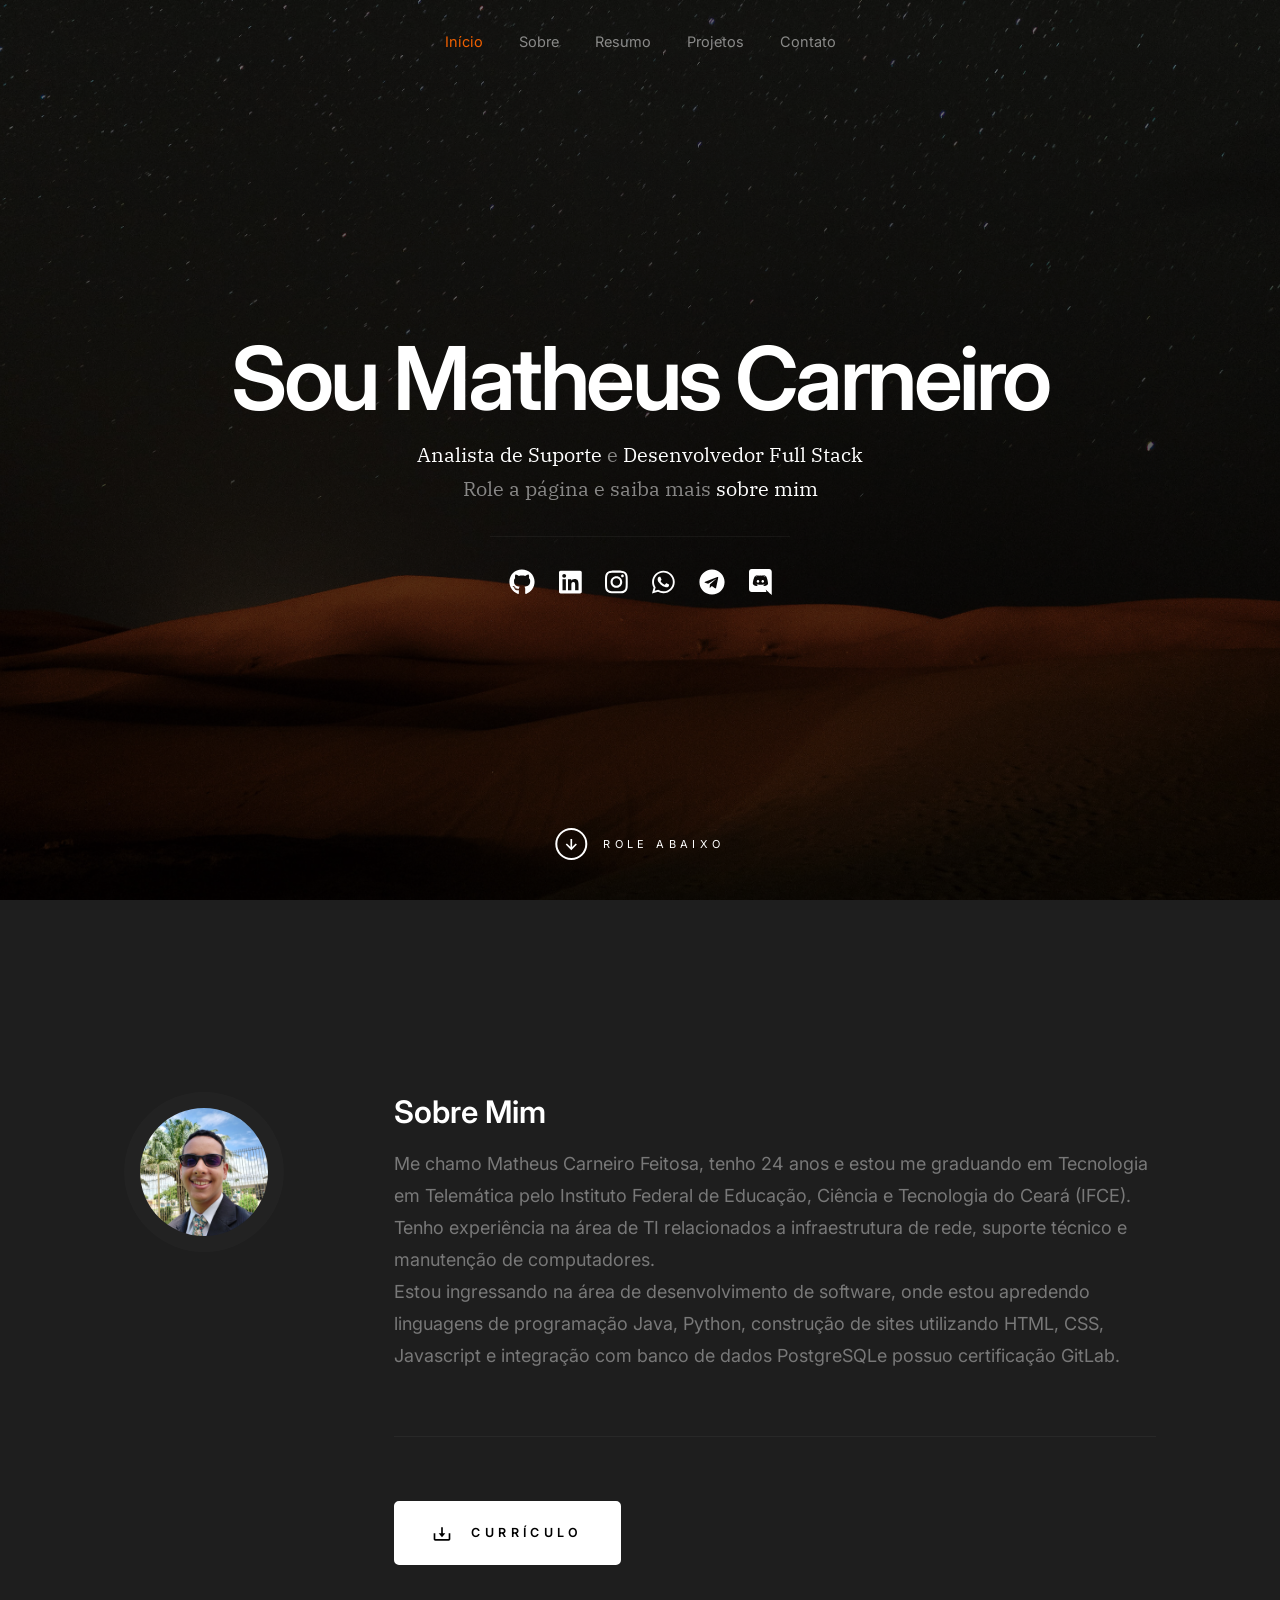
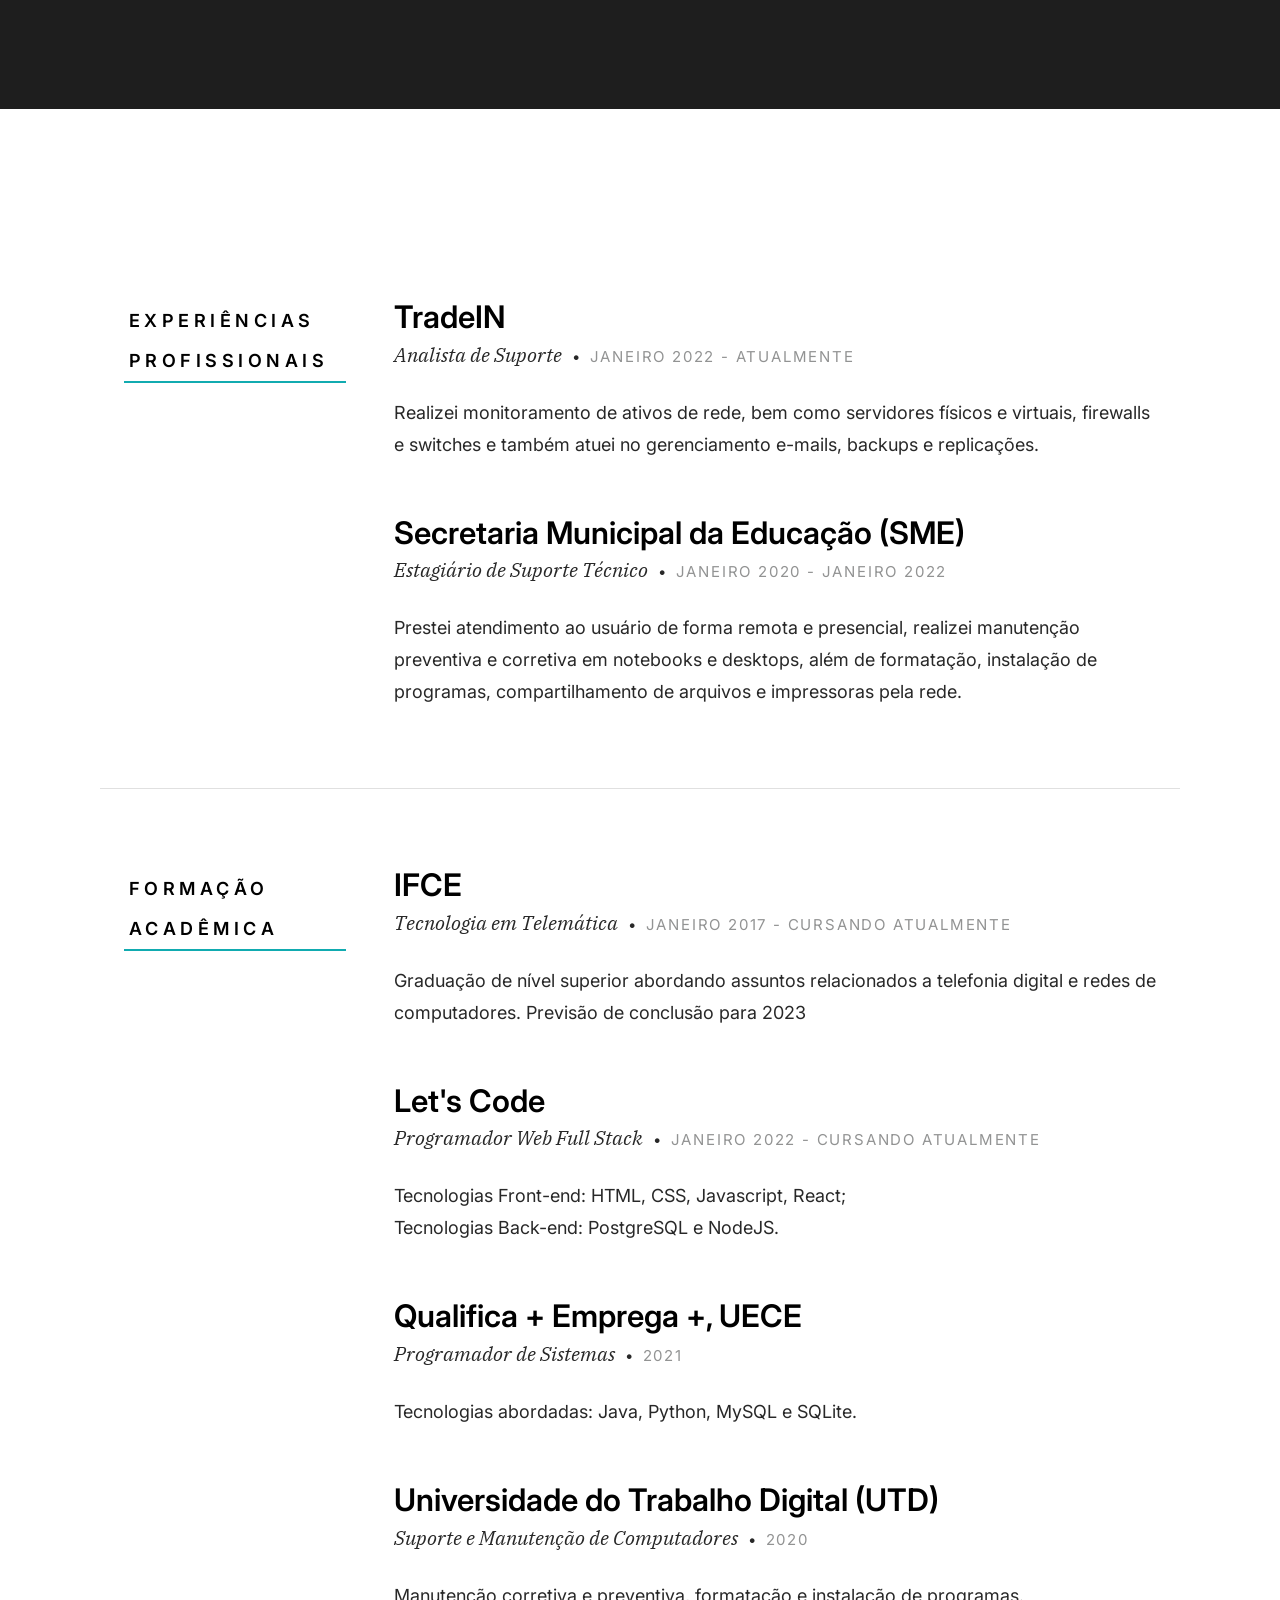
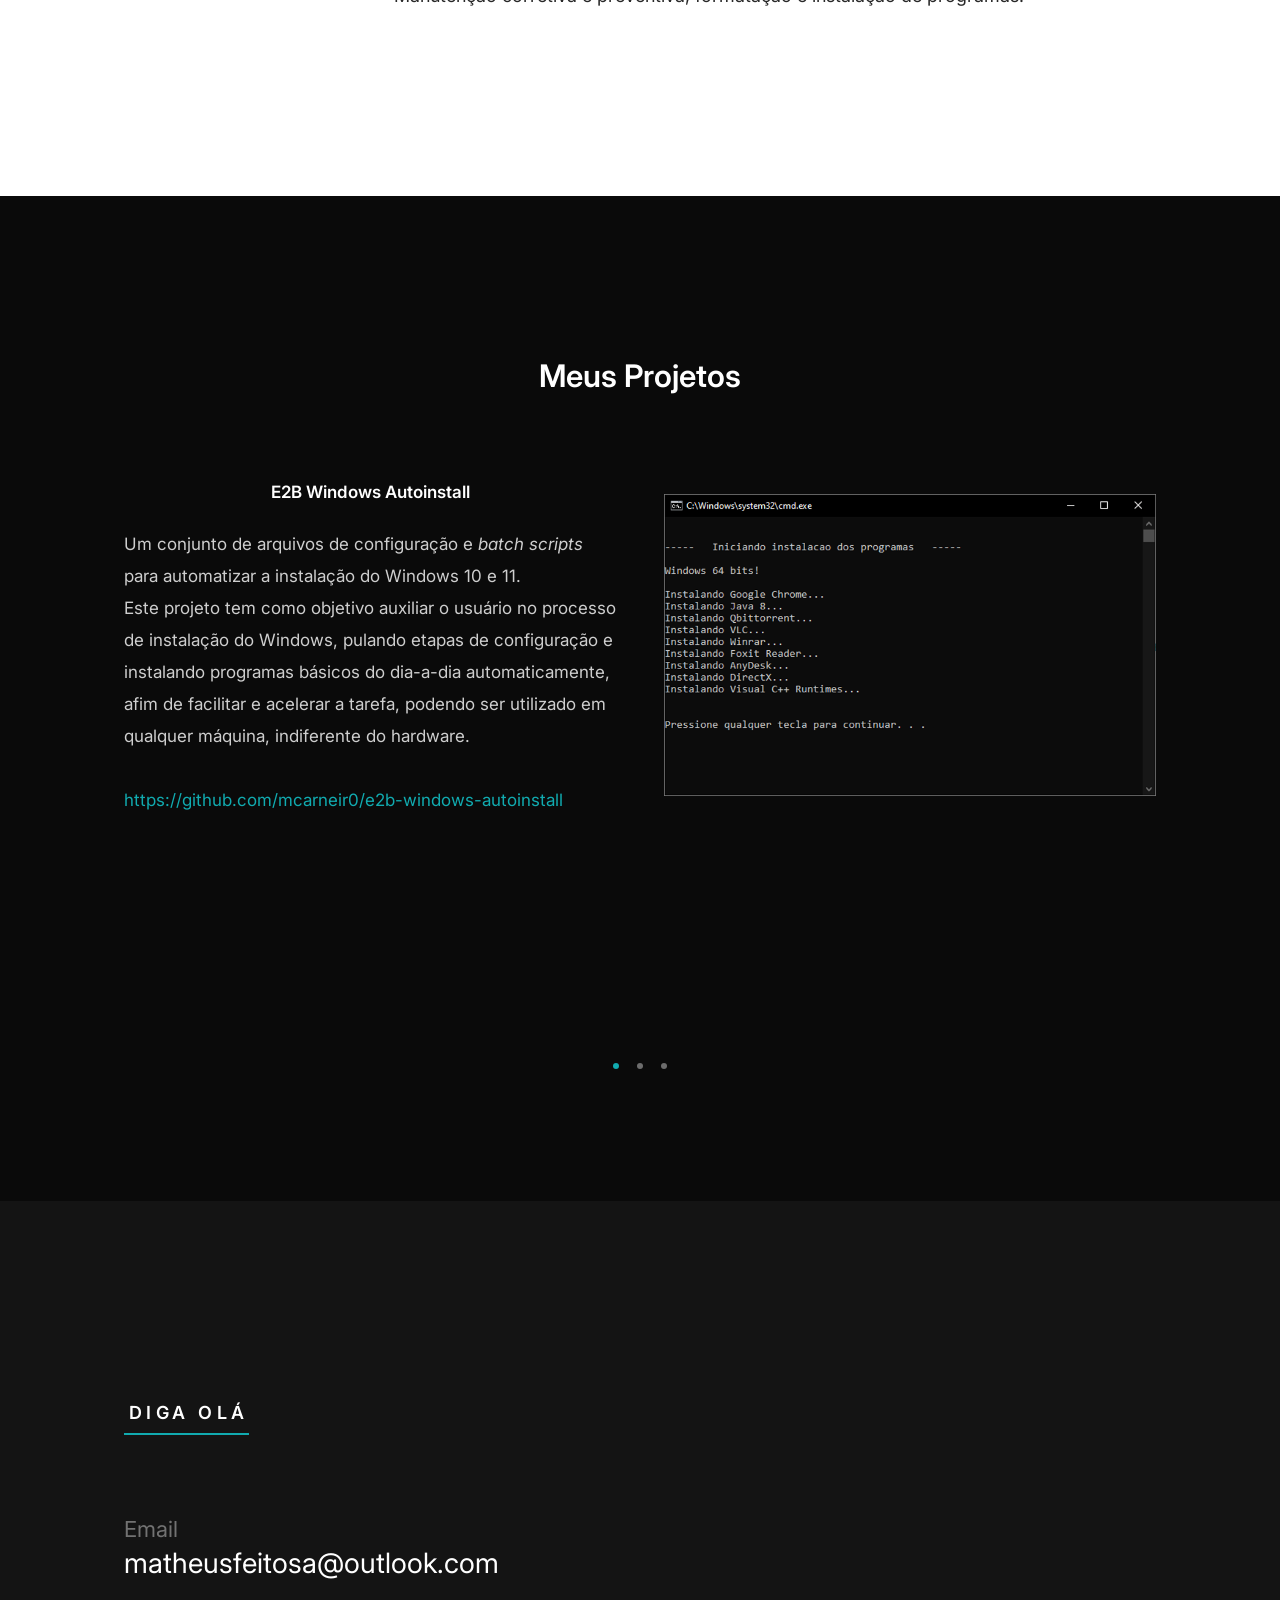
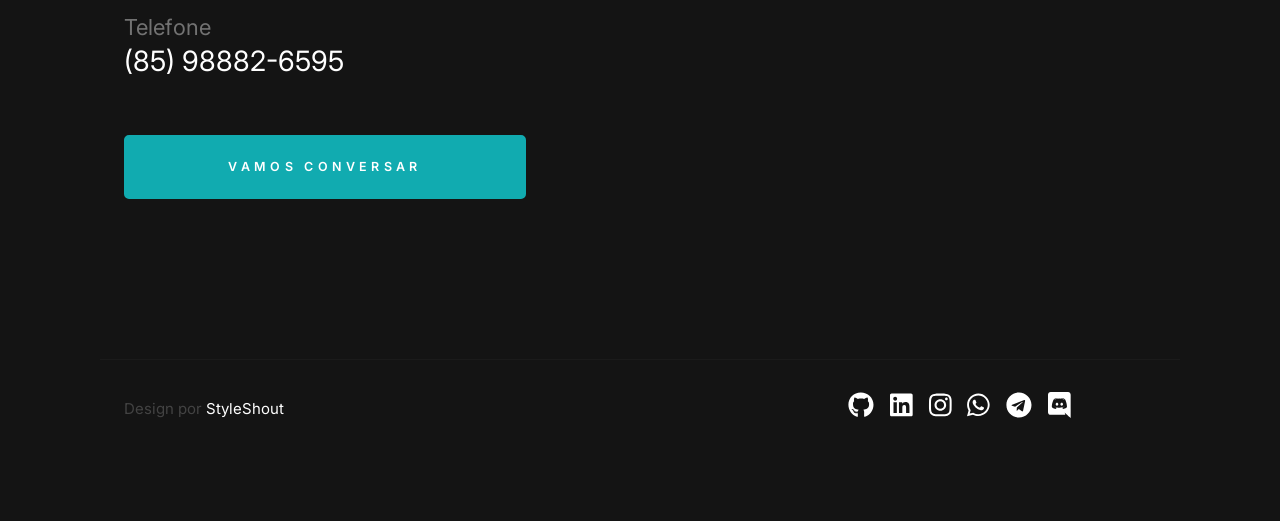
==== index.html @ 8823e980 "Adicionado Seção Projetos" ====
<!DOCTYPE html>
<html class="no-js" lang="pt-BR">
<head>

    <!--- basic page needs
    ================================================== -->
    <meta charset="utf-8">
    <title>Matheus Carneiro</title>
    <meta name="description" content="Um breve resumo sobre mim">
    <meta name="author" content="Matheus Carneiro">

    <!-- mobile specific metas
    ================================================== -->
    <meta name="viewport" content="width=device-width, initial-scale=1">

    <!-- CSS
    ================================================== -->
    <link rel="stylesheet" href="css/styles.css">
    <link rel="stylesheet" href="css/vendor.css">

    <!-- script
    ================================================== -->
    <script defer src="js/vendor/fontawesome/all.min.js"></script>

    <!-- favicons
    ================================================== -->
    <link rel="apple-touch-icon" sizes="180x180" href="apple-touch-icon.png">
    <link rel="icon" type="image/png" sizes="32x32" href="favicon-32x32.png">
    <link rel="icon" type="image/png" sizes="16x16" href="favicon-16x16.png">
    <link rel="manifest" href="site.webmanifest">

</head>

<body id="top" class="ss-preload">


    <!-- preloader
    ================================================== -->
    <div id="preloader">
        <div id="loader"></div>
    </div>


    <!-- header
    ================================================== -->
    <header class="s-header">
        <div class="row s-header__nav-wrap">
            <nav class="s-header__nav">
                <ul>
                    <li class="current"><a class="smoothscroll" href="#hero">Início</a></li>
                    <li><a class="smoothscroll" href="#about">Sobre</a></li>
                    <li><a class="smoothscroll" href="#resume">Resumo</a></li>
                    <li><a class="smoothscroll" href="#testimonials">Projetos</a></li>
                    <li><a class="smoothscroll" href="#contact">Contato</a></li>
                </ul>
            </nav>
        </div> <!-- end row -->
        
        <a class="s-header__menu-toggle" href="#0" title="Menu">
            <span class="s-header__menu-icon"></span>
        </a>
    </header> <!-- end s-header -->


    <!-- hero
    ================================================== -->
    <section id="hero" class="s-hero target-section">

        <div class="s-hero__bg rellax" data-rellax-speed="-7"></div>

        <div class="row s-hero__content">
            <div class="column">

                <div class="s-hero__content-about">

                    <h1>Sou Matheus Carneiro</h1>

                    <h3>
                    <span>Analista de Suporte</span> e <span>Desenvolvedor Full Stack</span><br>
                    Role a página e saiba mais <a class="smoothscroll" href="#about">sobre mim</a>
                    </h3>

                    <div class="s-hero__content-social">
                        <a href="https://github.com/mcarneir0" target="_blank"><i class="fab fa-github" aria-hidden="true"></i></a>
                        <a href="https://www.linkedin.com/in/m-carneir0/" target="_blank"><i class="fab fa-linkedin" aria-hidden="true"></i></a>
                        <a href="https://www.instagram.com/m.carneir0/" target="_blank"><i class="fab fa-instagram" aria-hidden="true"></i></a>
                        <a href="https://wa.me/5585988826595" target="_blank"><i class="fab fa-whatsapp" aria-hidden="true"></i></a>
                        <a href="https://t.me/mCarneiro" target="_blank"><i class="fab fa-telegram" aria-hidden="true"></i></a>
                        <a href="https://discord.com/users/710183324106358814" target="_blank"><i class="fab fa-discord" aria-hidden="true"></i></a>
                    </div>

                </div> <!-- end s-hero__content-about -->

            </div>
        </div> <!-- s-hero__content -->

        <div class="s-hero__scroll">
            <a href="#about" class="s-hero__scroll-link smoothscroll">
                <span class="scroll-arrow">
                    <svg xmlns="http://www.w3.org/2000/svg" width="24" height="24" viewBox="0 0 24 24" style="fill:rgba(0, 0, 0, 1);"><path d="M18.707 12.707L17.293 11.293 13 15.586 13 6 11 6 11 15.586 6.707 11.293 5.293 12.707 12 19.414z"></path></svg>
                </span>
                <span class="scroll-text">Role abaixo</span>
            </a>
        </div> <!-- s-hero__scroll -->

    </section> <!-- end s-hero -->


    <!-- about
    ================================================== -->
    <section id="about" class="s-about target-section">

        <div class="row">
            <div class="column large-3 tab-12">
                <img class="s-about__pic" src="images/minha_foto.jpg" alt="">
            </div>
            <div class="column large-9 tab-12 s-about__content">
                <h3>Sobre Mim</h3>
                <p>
                    Me chamo Matheus Carneiro Feitosa, tenho 24 anos e estou me
                    graduando em Tecnologia em Telemática pelo Instituto Federal
                    de Educação, Ciência e Tecnologia do Ceará (IFCE).<br>
                    Tenho experiência na área de TI relacionados a infraestrutura
                    de rede, suporte técnico e manutenção de computadores.<br>
                    Estou ingressando na área de desenvolvimento de software, onde
                    estou apredendo linguagens de programação Java, Python, construção
                    de sites utilizando HTML, CSS, Javascript e integração com banco
                    de dados PostgreSQLe possuo certificação GitLab.
                </p>

                <hr>

                <div class="row s-about__content-bottom">
                    <div class="column w-1000-stack">
                        <a href="#0" class="btn btn--download">
                            <svg xmlns="http://www.w3.org/2000/svg" width="24" height="24" viewBox="0 0 24 24" style="fill:rgba(0, 0, 0, 1);"><path d="M12 16L16 11 13 11 13 4 11 4 11 11 8 11z"></path><path d="M20,18H4v-7H2v7c0,1.103,0.897,2,2,2h16c1.103,0,2-0.897,2-2v-7h-2V18z"></path></svg>
                            Currículo
                        </a>
                    </div>
                </div>
            </div>
        </div> <!-- end row -->

    </section> <!-- end s-about -->


    <!-- resume
    ================================================== -->
    <section id="resume" class="s-resume target-section">
        
        <div class="row s-resume__section">
            <div class="column large-3 tab-12">
                <h3 class="section-header-allcaps">Experiências Profissionais</h3>
            </div>
            <div class="column large-9 tab-12">
                <div class="resume-block">

                    <div class="resume-block__header">
                        <h4 class="h3">TradeIN</h4>
                        <p class="resume-block__header-meta">
                            <span>Analista de Suporte</span> 
                            <span class="resume-block__header-date">
                                Janeiro 2022 - Atualmente
                            </span>
                        </p>
                    </div>

                    <p>
                        Realizei monitoramento de ativos de rede, bem como servidores
                        físicos e virtuais, firewalls e switches e também atuei no
                        gerenciamento e-mails, backups e replicações.
                        
                    </p>

                </div> <!-- end resume-block -->

                <div class="resume-block">

                    <div class="resume-block__header">
                        <h4 class="h3">Secretaria Municipal da Educação (SME)</h4>
                        <p class="resume-block__header-meta">
                            <span>Estagiário de Suporte Técnico</span> 
                            <span class="resume-block__header-date">
                                Janeiro 2020 - Janeiro 2022
                            </span>
                        </p>
                    </div>

                    <p>
                        Prestei atendimento ao usuário de forma remota e presencial,
                        realizei manutenção preventiva e corretiva em notebooks e
                        desktops, além de formatação, instalação de programas,
                        compartilhamento de arquivos e impressoras pela rede.
                    </p>

                </div> <!-- end resume-block -->
            </div>
        </div> <!-- s-resume__section -->


        <div class="row s-resume__section">
            <div class="column large-3 tab-12">
                <h3 class="section-header-allcaps">Formação Acadêmica</h3>
            </div>
            <div class="column large-9 tab-12">
                <div class="resume-block">

                    <div class="resume-block__header">
                        <h4 class="h3">IFCE</h4>
                        <p class="resume-block__header-meta">
                            <span>Tecnologia em Telemática</span> 
                            <span class="resume-block__header-date">
                                Janeiro 2017 - Cursando atualmente
                            </span>
                        </p>
                    </div>

                    <p>
                        Graduação de nível superior abordando assuntos relacionados
                        a telefonia digital e redes de computadores. Previsão de
                        conclusão para 2023
                    </p>

                </div> <!-- end resume-block -->

                <div class="resume-block">

                    <div class="resume-block__header">
                        <h4 class="h3">Let's Code</h4>
                        <p class="resume-block__header-meta">
                            <span>Programador Web Full Stack</span> 
                            <span class="resume-block__header-date">
                                Janeiro 2022 - Cursando atualmente
                            </span>
                        </p>
                    </div>

                    <p>
                        Tecnologias Front-end: HTML, CSS, Javascript, React;<br>
                        Tecnologias Back-end: PostgreSQL e NodeJS.
                    </p>

                </div> <!-- end resume-block -->

                <div class="resume-block">

                    <div class="resume-block__header">
                        <h4 class="h3">Qualifica + Emprega +, UECE</h4>
                        <p class="resume-block__header-meta">
                            <span>Programador de Sistemas</span> 
                            <span class="resume-block__header-date">
                                2021
                            </span>
                        </p>
                    </div>

                    <p>
                        Tecnologias abordadas: Java, Python, MySQL e SQLite.
                    </p>

                </div> <!-- end resume-block -->

                <div class="resume-block">

                    <div class="resume-block__header">
                        <h4 class="h3">Universidade do Trabalho Digital (UTD)</h4>
                        <p class="resume-block__header-meta">
                            <span>Suporte e Manutenção de Computadores</span> 
                            <span class="resume-block__header-date">
                                2020
                            </span>
                        </p>
                    </div>

                    <p>
                        Manutenção corretiva e preventiva, formatação e instalação de programas.
                    </p>

                </div> <!-- end resume-block -->
            </div>
        </div> <!-- s-resume__section -->
    </section> <!-- end s-resume -->


     <!-- testimonials
    ================================================== -->
    <section id="testimonials" class="s-testimonials target-section">

        <div class="s-testimonials__bg"></div>

        <div class="row s-testimonials__header">
            <div class="column large-12">
                <h3>Meus Projetos</h3>
            </div>
        </div>

        <div class="row s-testimonials__content">

            <div class="column">

                <div class="swiper-container testimonial-slider">

                    <div class="swiper-wrapper">

                        <div class="testimonial-slider__slide swiper-slide">
                            <div class="testimonial-slider__cite">
                                <strong>E2B Windows Autoinstall</strong>
                            </div>
                            
                            <p>
                                Um conjunto de arquivos de configuração e <i>batch scripts</i> para automatizar a instalação do Windows 10 e 11.<br>
                                Este projeto tem como objetivo auxiliar o usuário no processo de instalação do Windows,
                                pulando etapas de configuração e instalando programas básicos do dia-a-dia automaticamente, afim de facilitar e acelerar a tarefa,
                                podendo ser utilizado em qualquer máquina, indiferente do hardware.<br><br>
                                <a href="https://github.com/mcarneir0/e2b-windows-autoinstall" target="_blank">https://github.com/mcarneir0/e2b-windows-autoinstall</a>
                            </p>
                        </div> <!-- end testimonial-slider__slide -->
        
                        <div class="testimonial-slider__slide swiper-slide">
                            <figure>
                                <img src="images/projects/E2B.png" 
                                    sizes="(max-width: 1000px) 100vw, 1000px" alt="Imagem do E2B"
                                >
                            </figure>
                        </div> <!-- end testimonial-slider__slide -->
        
                        <div class="testimonial-slider__slide swiper-slide">
                            <div class="testimonial-slider__cite">
                                <strong>Clonezilla Live SME</strong>
                            </div>

                            <p>
                                Clonezilla personalizado para os servidores da SME.<br>
                                Baseado no <a href="https://clonezilla.org" target="_blank">Clonezilla</a>, programa para criação de imagens e clonagem de discos rígidos (HD/SSD).<br>
                                Contém modificações feitas para automatizar a conexão com o servidor de imagens da Secretaria Municipal da Educação de Fortaleza.<br><br>
                                <a href="https://github.com/mcarneir0/clonezilla-live-amd64-SME" target="_blank">https://github.com/mcarneir0/clonezilla-live-amd64-SME</a>
                            </p>
                        </div> <!-- end testimonial-slider__slide -->

                        <div class="testimonial-slider__slide swiper-slide">
                            <figure>
                                <img src="images/projects/clonezilla.jpg" 
                                    sizes="(max-width: 1000px) 100vw, 1000px" alt="Imagem do Clonezilla"
                                >
                            </figure>
                        </div> <!-- end testimonial-slider__slide -->

                        <div class="testimonial-slider__slide swiper-slide">
                            <div class="testimonial-slider__cite">
                                <strong>Eobot Robot (Descontinuado)</strong>
                            </div>

                            <p>
                                Um aplicativo que monitora a cotação do site <a href="https://www.eobot.com/" target="_blank">Eobot</a> e decide qual a melhor criptomoeda para minerar no próprio site,
                                enviando alertas através de um bot no Telegram.<br>
                                Foi escrito em Java e seu funcionamento consistia no consumo de APIs REST do Eobot e Telegram.<br>
                                Este aplicativo foi descontinuado devido ao encerramento das atividades do Eobot, confira mais informações no repositório.<br><br>
                                <a href="https://github.com/mcarneir0/eobot-robot-repo" target="_blank">https://github.com/mcarneir0/eobot-robot-repo</a>
                            </p>
                        </div> <!-- end testimonial-slider__slide -->

                        <div class="testimonial-slider__slide swiper-slide">
                            <figure>
                                <img src="images/projects/eobot.png" 
                                sizes="(max-width: 1000px) 100vw, 1000px" alt="Imagem do Eobot"
                                width="300vw"
                                >
                            </figure>
                        </div> <!-- end testimonial-slider__slide -->
    
                    </div> <!-- end testimonial slider swiper-wrapper -->

                    <div class="swiper-pagination"></div>

                </div> <!-- end swiper-container -->

            </div> <!-- end column -->

        </div> <!-- end row -->

    </section> <!-- end s-testimonials -->


    <!-- contact
    ================================================== -->
    <section id="contact" class="s-contact target-section">

        <div class="row s-contact__header">
            <div class="column large-12">
                <h3 class="section-header-allcaps">Diga Olá</h3>
            </div>

            <div class="column large-5 medium-12">

                <div class="row contact-infos">
                    <div class="column large-12 medium-6 tab-12">
                        <div class="contact-block">
                            <h5 class="contact-block__header">
                                Email
                            </h5>
                            <p class="contact-block__content">
                                <a class="mailtoui" href="mailto:matheusfeitosa@outlook.com">matheusfeitosa@outlook.com</a>
                            </p>
                        </div> <!-- end contact-block -->
                    </div>
                    <div class="column large-12 medium-6 tab-12">
                        <div class="contact-block">
                            <h5 class="contact-block__header">
                                Telefone
                            </h5>
                            <p class="contact-block__content">
                                <a href="tel:085988826595">(85) 98882-6595</a>
                            </p>
                        </div> <!-- end contact-block -->
                    </div>
    
                    <div class="column large-12">
                        <a href="mailto:matheusfeitosa@outlook.com" class="mailtoui btn btn--primary h-full-width">Vamos conversar</a>
                    </div>
                </div> <!-- end contact-infos -->
            </div>
        </div>
    </section> <!-- end s-contact -->
    

    <!-- footer
    ================================================== -->
    <footer class="s-footer">
        <div class="row">
            <div class="column large-4 medium-6 w-1000-stack s-footer__social-block">
                <ul class="s-footer__social">
                    <li><a href="https://github.com/mcarneir0" target="_blank"><i class="fab fa-github" aria-hidden="true"></i></a></li>
                    <li><a href="https://www.linkedin.com/in/m-carneir0/" target="_blank"><i class="fab fa-linkedin" aria-hidden="true"></i></a></li>
                    <li><a href="https://www.instagram.com/m.carneir0/" target="_blank"><i class="fab fa-instagram" aria-hidden="true"></i></a></li>
                    <li><a href="https://wa.me/5585988826595" target="_blank"><i class="fab fa-whatsapp" aria-hidden="true"></i></a></li>
                    <li><a href="https://t.me/mCarneiro" target="_blank"><i class="fab fa-telegram" aria-hidden="true"></i></a></li>
                    <li><a href="https://discord.com/users/710183324106358814" target="_blank"><i class="fab fa-discord" aria-hidden="true"></i></a></li>
                </ul>
            </div>

            <div class="column large-7 medium-6 w-1000-stack ss-copyright">
                <span>Design por <a href="https://www.styleshout.com/" target="_blank">StyleShout</a></span>
            </div>
        </div>

        <div class="ss-go-top">
            <a class="smoothscroll" title="Back to Top" href="#top">
                <svg xmlns="http://www.w3.org/2000/svg" viewBox="0 0 24 24"><path d="M6 4h12v2H6zm5 10v6h2v-6h5l-6-6-6 6z"/></svg>
             </a>
        </div> <!-- end ss-go-top -->
    </footer>


    <!-- Java Script
    ================================================== -->
    <script src="js/plugins.js"></script>
    <script src="js/main.js"></script>

</body>

</html>
---- css/styles.css ----
/* =================================================================== 
 * Ceevee Main Stylesheet
 * Template Ver. 2.0.0
 * 01-03-2021
 * ------------------------------------------------------------------
 *
 * TOC:
 * # settings and variables
 *      ## fonts
 *      ## colors
 *      ## vertical spacing and typescale
 *      ## grid variables
 * # normalize
 * # basic/base setup styles
 *      ## media
 *      ## typography resets
 *      ## links
 *      ## inputs
 * # Grid v3.0.0
 *      ## medium screen devices
 *      ## tablets
 *      ## mobile devices
 *      ## small mobile devices <= 400px
 * # block grids
 *      ## block grids - medium screen devices
 *      ## block grids - tablets
 *      ## block grids - mobile devices
 *      ## block grids - small mobile devices <= 400px
 * # MISC 
 * # custom grid, block grid STACK breakpoints
 * # base style overrides 
 *      ## links
 * # typography & general theme styles
 *      ## Lists
 *      ## responsive video container
 *      ## floated image
 *      ## tables
 *      ## spacing
 * # preloader
 *      ## page loaded
 * # forms 
 *      ## Style Placeholder Text
 * # buttons 
 * # additional components
 *      ## skillbars
 *      ## alert box
 *      ## pagination 
 * # common and reusable styles
 *      ## animation stuff 
 *      ## MailtoUI style overrides
 * # site header
 *      ## header nav
 *      ## mobile menu toggle 
 * # hero
 *      ## hero content
 *      ## hero social
 *      ## hero scrolldown
 *      ## animate intro content
 * # resume 
 *      ## resume block
 * # portfolio
 *      ## portfolio list
 *      ## modal popup
 * # CTA
 * # testimonials
 *      ## swiper style overrides
 *      ## testimonial slider 
 * # contact
 *      ## contact block
 * # footer
 *      ## footer social
 *      ## copyright
 *      ## go top
 *
 * ------------------------------------------------------------------ */


/* ===================================================================
 * # settings and variables
 *
 * ------------------------------------------------------------------- */

/* ------------------------------------------------------------------- 
 * ## fonts
 * ------------------------------------------------------------------- */
@import url("https://fonts.googleapis.com/css2?family=IBM+Plex+Serif:ital,wght@0,300;0,400;0,500;0,600;0,700;1,200;1,300;1,400;1,500;1,600&family=Inter:wght@300;400;500;600;700&display=swap");
:root {
    --font-1: "Inter", sans-serif;
    --font-2: "IBM Plex Serif", serif;
    /* monospace
     */
    --font-mono: Consolas, "Andale Mono", Courier, "Courier New", monospace;
}

/* ------------------------------------------------------------------- 
 * ## colors
 * ------------------------------------------------------------------- */
:root {
    /* color-1(#11ABB0)
     * color-2(#F06000)
     */
    --color-1: hsla(182, 82%, 38%, 1);
    --color-2: hsla(24, 100%, 47%, 1);

    /* theme color variations
     */
    --color-1-lighter: hsla(182, 82%, 58%, 1);
    --color-1-light  : hsla(182, 82%, 48%, 1);
    --color-1-dark   : hsla(182, 82%, 28%, 1);
    --color-1-darker : hsla(182, 82%, 18%, 1);
    --color-2-lighter: hsla(24, 100%, 67%, 1);
    --color-2-light  : hsla(24, 100%, 57%, 1);
    --color-2-dark   : hsla(24, 100%, 37%, 1);
    --color-2-darker : hsla(24, 100%, 27%, 1);

    /* feedback colors
     * color-error(#ffd1d2), color-success(#c8e675), 
     * color-info(#d7ecfb), color-notice(#fff099)
     */
    --color-error          : hsla(359, 100%, 91%, 1);
    --color-success        : hsla(76, 69%, 68%, 1);
    --color-info           : hsla(205, 82%, 91%, 1);
    --color-notice         : hsla(51, 100%, 80%, 1);
    --color-error-content  : hsla(359, 50%, 50%, 1);
    --color-success-content: hsla(76, 29%, 28%, 1);
    --color-info-content   : hsla(205, 32%, 31%, 1);
    --color-notice-content : hsla(51, 30%, 30%, 1);

    /* shades 
     * generated using 
     * Tint & Shade Generator 
     * (https://maketintsandshades.com/)
     */
    --color-black  : #000000;
    --color-gray-19: #0a0a0a;
    --color-gray-18: #141414;
    --color-gray-17: #1e1e1e;
    --color-gray-16: #282828;
    --color-gray-15: #323333;
    --color-gray-14: #3b3d3d;
    --color-gray-13: #454747;
    --color-gray-12: #4f5151;
    --color-gray-11: #595b5b;
    --color-gray-10: #636565;
    --color-gray-9 : #737474;
    --color-gray-8 : #828484;
    --color-gray-7 : #929393;
    --color-gray-6 : #a1a3a3;
    --color-gray-5 : #b1b2b2;
    --color-gray-4 : #c1c1c1;
    --color-gray-3 : #d0d1d1;
    --color-gray-2 : #e0e0e0;
    --color-gray-1 : #eff0f0;
    --color-white  : #ffffff;

    /* text
     */
    --color-text       : var(--color-gray-16);
    --color-text-dark  : var(--color-black);
    --color-text-light : var(--color-gray-7);
    --color-placeholder: var(--color-gray-7);

    /* buttons
     */
    --color-btn                   : var(--color-gray-3);
    --color-btn-text              : var(--color-black);
    --color-btn-hover             : var(--color-black);
    --color-btn-hover-text        : var(--color-white);
    --color-btn-primary           : var(--color-1);
    --color-btn-primary-text      : var(--color-white);
    --color-btn-primary-hover     : var(--color-2);
    --color-btn-primary-hover-text: var(--color-white);
    --color-btn-stroke            : var(--color-black);
    --color-btn-stroke-text       : var(--color-black);
    --color-btn-stroke-hover      : var(--color-black);
    --color-btn-stroke-hover-text : var(--color-white);

    /* others
     */
    --color-bg     : var(--color-gray-18);
    --color-border : var(--color-gray-2);
    --border-radius: 5px;
}

/* ------------------------------------------------------------------- 
 * ## vertical spacing and typescale
 * ------------------------------------------------------------------- */
:root {

    /* spacing
     * base font size: 18px 
     * vertical space unit : 32px
     */
    --base-size: 62.5%;
    --base-font-size: 1.8rem;
    --space: 3.2rem;

    /* vertical spacing 
     */
    --vspace-0_125: calc(0.125 * var(--space));
    --vspace-0_25 : calc(0.25 * var(--space));
    --vspace-0_5  : calc(0.5 * var(--space));
    --vspace-0_75 : calc(0.75 * var(--space));
    --vspace-0_875: calc(0.875 * var(--space));
    --vspace-1    : calc(var(--space));
    --vspace-1_25 : calc(1.25 * var(--space));
    --vspace-1_5  : calc(1.5 * var(--space));
    --vspace-1_75 : calc(1.75 * var(--space));
    --vspace-2    : calc(2 * var(--space));
    --vspace-2_5  : calc(2.5 * var(--space));
    --vspace-3    : calc(3 * var(--space));
    --vspace-3_5  : calc(3.5 * var(--space));
    --vspace-4    : calc(4 * var(--space));
    --vspace-4_5  : calc(4.5 * var(--space));
    --vspace-5    : calc(5 * var(--space));

    /* type scale
     * ratio 1:2 | base: 18px
     * -------------------------------------------------------
     *
     * --text-display-3 = (77.40px)
     * --text-display-2 = (64.50px)
     * --text-display-1 = (53.75px)
     * --text-xxxl      = (44.79px)
     * --text-xxl       = (37.32px)
     * --text-xl        = (31.10px)
     * --text-lg        = (25.92px)
     * --text-md        = (21.60px)
     * --text-size      = (18.00px) BASE
     * --text-sm        = (15.00px)
     * --text-xs        = (12.50px)
     *
     * -------------------------------------------------------
     */
    --text-scale-ratio: 1.2;
    --text-size       : var(--base-font-size);
    --text-xs         : calc((var(--text-size) / var(--text-scale-ratio)) / var(--text-scale-ratio));
    --text-sm         : calc(var(--text-xs) * var(--text-scale-ratio));
    --text-md         : calc(var(--text-sm) * var(--text-scale-ratio) * var(--text-scale-ratio));
    --text-lg         : calc(var(--text-md) * var(--text-scale-ratio));
    --text-xl         : calc(var(--text-lg) * var(--text-scale-ratio));
    --text-xxl        : calc(var(--text-xl) * var(--text-scale-ratio));
    --text-xxxl       : calc(var(--text-xxl) * var(--text-scale-ratio));
    --text-display-1  : calc(var(--text-xxxl) * var(--text-scale-ratio));
    --text-display-2  : calc(var(--text-display-1) * var(--text-scale-ratio));
    --text-display-3  : calc(var(--text-display-2) * var(--text-scale-ratio));

    /* default button height
     */
    --vspace-btn: var(--vspace-2);
}

/* on mobile devices below 600px
 */
@media screen and (max-width: 600px) {
    :root {
        --base-font-size: 1.6rem;
        --space: 2.8rem;
    }
}

/* ------------------------------------------------------------------- 
 * ## grid variables
 * ------------------------------------------------------------------- */
:root {

    /* widths for rows and containers
     */
    --width-full    : 100%;
    --width-max     : 1080px;
    --width-wide    : 1400px;
    --width-wider   : 1600px;
    --width-widest  : 1800px;
    --width-narrow  : 800px;
    --width-narrower: 600px;
    --width-grid-max: var(--width-max);

    /* gutters
     */
    --gutter-lg : 2.4rem;
    --gutter-md : 2rem;
    --gutter-mob: 1rem;
}


/* ==========================================================================
 * # normalize
 * normalize.css v8.0.1 | MIT License |
 * github.com/necolas/normalize.css
 *
 * -------------------------------------------------------------------------- */

/* ------------------------------------------------------------------- 
 * ## document
 * ------------------------------------------------------------------- */

/* 1. Correct the line height in all browsers.
 * 2. Prevent adjustments of font size after orientation changes in iOS.*/

html {
    line-height: 1.15;
    /* 1 */
    -webkit-text-size-adjust: 100%;
    /* 2 */
}

/* ------------------------------------------------------------------- 
 * ## sections
 * ------------------------------------------------------------------- */

/* Remove the margin in all browsers. */

body {
    margin: 0;
}

/* Render the `main` element consistently in IE. */

main {
    display: block;
}

/* Correct the font size and margin on `h1` elements within `section` and
 * `article` contexts in Chrome, Firefox, and Safari. */

h1 {
    font-size: 2em;
    margin: 0.67em 0;
}

/* ------------------------------------------------------------------- 
 * ## grouping
 * ------------------------------------------------------------------- */

/* 1. Add the correct box sizing in Firefox.
 * 2. Show the overflow in Edge and IE. */

hr {
    -webkit-box-sizing: content-box;
    box-sizing: content-box;
    /* 1 */
    height: 0;
    /* 1 */
    overflow: visible;
    /* 2 */
}

/* 1. Correct the inheritance and scaling of font size in all browsers.
 * 2. Correct the odd `em` font sizing in all browsers. */

pre {
    font-family: monospace, monospace;
    /* 1 */
    font-size: 1em;
    /* 2 */
}

/* ------------------------------------------------------------------- 
 * ## text-level semantics
 * ------------------------------------------------------------------- */

/* Remove the gray background on active links in IE 10. */

a {
    background-color: transparent;
}

/* 1. Remove the bottom border in Chrome 57-
 * 2. Add the correct text decoration in Chrome, Edge, IE, Opera, and Safari. */

abbr[title] {
    border-bottom: none;
    /* 1 */
    text-decoration: underline;
    /* 2 */
    -webkit-text-decoration: underline dotted;
    text-decoration: underline dotted;
    /* 2 */
}

/* Add the correct font weight in Chrome, Edge, and Safari. */

b, strong {
    font-weight: bolder;
}

/* 1. Correct the inheritance and scaling of font size in all browsers.
 * 2. Correct the odd `em` font sizing in all browsers. */

code, kbd, samp {
    font-family: monospace, monospace;
    /* 1 */
    font-size: 1em;
    /* 2 */
}

/* Add the correct font size in all browsers. */

small {
    font-size: 80%;
}

/* Prevent `sub` and `sup` elements from affecting the line height in
 * all browsers. */

sub, sup {
    font-size: 75%;
    line-height: 0;
    position: relative;
    vertical-align: baseline;
}

sub {
    bottom: -0.25em;
}

sup {
    top: -0.5em;
}

/* ------------------------------------------------------------------- 
 * ## embedded content
 * ------------------------------------------------------------------- */

/* Remove the border on images inside links in IE 10. */

img {
    border-style: none;
}

/* ------------------------------------------------------------------- 
 * ## forms
 * ------------------------------------------------------------------- */

/* 1. Change the font styles in all browsers.
 * 2. Remove the margin in Firefox and Safari. */

button, input, optgroup, select, textarea {
    font-family: inherit;
    /* 1 */
    font-size: 100%;
    /* 1 */
    line-height: 1.15;
    /* 1 */
    margin: 0;
    /* 2 */
}

/* Show the overflow in IE.
 * 1. Show the overflow in Edge. */

button, input {
    /* 1 */
    overflow: visible;
}

/* Remove the inheritance of text transform in Edge, Firefox, and IE.
 * 1. Remove the inheritance of text transform in Firefox. */

button, select {
    /* 1 */
    text-transform: none;
}

/* Correct the inability to style clickable types in iOS and Safari. */

button, [type="button"], [type="reset"], [type="submit"] {
    -webkit-appearance: button;
}

/* Remove the inner border and padding in Firefox. */

button::-moz-focus-inner, [type="button"]::-moz-focus-inner, [type="reset"]::-moz-focus-inner, [type="submit"]::-moz-focus-inner {
    border-style: none;
    padding: 0;
}

/* Restore the focus styles unset by the previous rule. */

button:-moz-focusring, [type="button"]:-moz-focusring, [type="reset"]:-moz-focusring, [type="submit"]:-moz-focusring {
    outline: 1px dotted ButtonText;
}

/* Correct the padding in Firefox. */

fieldset {
    padding: 0.35em 0.75em 0.625em;
}

/* 1. Correct the text wrapping in Edge and IE.
 * 2. Correct the color inheritance from `fieldset` elements in IE.
 * 3. Remove the padding so developers are not caught out when they zero out
 *    `fieldset` elements in all browsers. */

legend {
    -webkit-box-sizing: border-box;
    box-sizing: border-box;
    /* 1 */
    color: inherit;
    /* 2 */
    display: table;
    /* 1 */
    max-width: 100%;
    /* 1 */
    padding: 0;
    /* 3 */
    white-space: normal;
    /* 1 */
}

/* Add the correct vertical alignment in Chrome, Firefox, and Opera. */

progress {
    vertical-align: baseline;
}

/* Remove the default vertical scrollbar in IE 10+. */

textarea {
    overflow: auto;
}

/* 1. Add the correct box sizing in IE 10.
 * 2. Remove the padding in IE 10. */

[type="checkbox"], [type="radio"] {
    -webkit-box-sizing: border-box;
    box-sizing: border-box;
    /* 1 */
    padding: 0;
    /* 2 */
}

/* Correct the cursor style of increment and decrement buttons in Chrome. */

[type="number"]::-webkit-inner-spin-button, [type="number"]::-webkit-outer-spin-button {
    height: auto;
}

/* 1. Correct the odd appearance in Chrome and Safari.
 * 2. Correct the outline style in Safari. */

[type="search"] {
    -webkit-appearance: textfield;
    /* 1 */
    outline-offset: -2px;
    /* 2 */
}

/* Remove the inner padding in Chrome and Safari on macOS. */

[type="search"]::-webkit-search-decoration {
    -webkit-appearance: none;
}

/* 1. Correct the inability to style clickable types in iOS and Safari.
 * 2. Change font properties to `inherit` in Safari. */

::-webkit-file-upload-button {
    -webkit-appearance: button;
    /* 1 */
    font: inherit;
    /* 2 */
}

/* ------------------------------------------------------------------- 
 * ## interactive
 * ------------------------------------------------------------------- */

/* Add the correct display in Edge, IE 10+, and Firefox. */

details {
    display: block;
}

/* Add the correct display in all browsers. */

summary {
    display: list-item;
}

/* ------------------------------------------------------------------- 
 * ## misc
 * ------------------------------------------------------------------- */

/* Add the correct display in IE 10+. */

template {
    display: none;
}

/* Add the correct display in IE 10. */

[hidden] {
    display: none;
}


/* ===================================================================
 * # basic/base setup styles
 *
 * ------------------------------------------------------------------- */
html {
    font-size: 62.5%;
    -webkit-box-sizing: border-box;
    box-sizing: border-box;
}

*, *::before, *::after {
    -webkit-box-sizing: inherit;
    box-sizing: inherit;
}

body {
    font-weight: normal;
    line-height: 1;
    word-wrap: break-word;
    -moz-font-smoothing: grayscale;
    -moz-osx-font-smoothing: grayscale;
    -webkit-font-smoothing: antialiased;
    -webkit-overflow-scrolling: touch;
    -webkit-text-size-adjust: none;
}

/* ------------------------------------------------------------------- 
 * ## media
 * ------------------------------------------------------------------- */
svg, img, video embed, iframe, object {
    max-width: 100%;
    height: auto;
}

/* ------------------------------------------------------------------- 
 * ## typography resets
 * ------------------------------------------------------------------- */
div, dl, dt, dd, ul, ol, li, h1, h2, h3, h4, h5, h6, pre, form, p, blockquote, th, td {
    margin: 0;
    padding: 0;
}

p {
    font-size: inherit;
    text-rendering: optimizeLegibility;
}

em, i {
    font-style: italic;
    line-height: inherit;
}

strong, b {
    font-weight: bold;
    line-height: inherit;
}

small {
    font-size: 60%;
    line-height: inherit;
}

ol, ul {
    list-style: none;
}

li {
    display: block;
}

/* ------------------------------------------------------------------- 
 * ## links
 * ------------------------------------------------------------------- */
a {
    text-decoration: none;
    line-height: inherit;
}

a img {
    border: none;
}

/* ------------------------------------------------------------------- 
 * ## inputs
 * ------------------------------------------------------------------- */
fieldset {
    margin: 0;
    padding: 0;
}

input[type="email"], 
input[type="number"], 
input[type="search"], 
input[type="text"], 
input[type="tel"], 
input[type="url"], 
input[type="password"], textarea {
    -webkit-appearance: none;
    -moz-appearance: none;
    appearance: none;
}


/* ===================================================================
 * # Grid v3.0.0
 *
 *   -----------------------------------------------------------------
 * - Grid breakpoints are based on MAXIMUM WIDTH media queries, 
 *   meaning they apply to that one breakpoint and ALL THOSE BELOW IT.
 * - Grid columns without a specified width will automatically layout 
 *   as equal width columns.
 * ------------------------------------------------------------------- */

/* rows
 * ------------------------------------- */
.row {
    width: 92%;
    max-width: var(--width-grid-max);
    margin: 0 auto;
    display: -ms-flexbox;
    display: -webkit-box;
    display: flex;
    -ms-flex-flow: row wrap;
    -webkit-box-orient: horizontal;
    -webkit-box-direction: normal;
    flex-flow: row wrap;
}

.row .row {
    width: auto;
    max-width: none;
    margin-left: calc(var(--gutter-lg) * -1);
    margin-right: calc(var(--gutter-lg) * -1);
}

/* columns
 * -------------------------------------- */
.column {
    -ms-flex: 1 1 0%;
    -webkit-box-flex: 1;
    flex: 1 1 0%;
    padding: 0 var(--gutter-lg);
}

.collapse>.column, .column.collapse {
    padding: 0;
}

/* flex row containers utility classes
 */
.row.row-wrap {
    -ms-flex-wrap: wrap;
    flex-wrap: wrap;
}

.row.row-nowrap {
    -ms-flex-wrap: none;
    flex-wrap: nowrap;
}

.row.row-y-top {
    -ms-flex-align: start;
    -webkit-box-align: start;
    align-items: flex-start;
}

.row.row-y-bottom {
    -ms-flex-align: end;
    -webkit-box-align: end;
    align-items: flex-end;
}

.row.row-y-center {
    -ms-flex-align: center;
    -webkit-box-align: center;
    align-items: center;
}

.row.row-stretch {
    -ms-flex-align: stretch;
    -webkit-box-align: stretch;
    align-items: stretch;
}

.row.row-baseline {
    -ms-flex-align: baseline;
    -webkit-box-align: baseline;
    align-items: baseline;
}

.row.row-x-left {
    -ms-flex-pack: start;
    -webkit-box-pack: start;
    justify-content: flex-start;
}

.row.row-x-right {
    -ms-flex-pack: end;
    -webkit-box-pack: end;
    justify-content: flex-end;
}

.row.row-x-center {
    -ms-flex-pack: center;
    -webkit-box-pack: center;
    justify-content: center;
}

/* flex item utility alignment classes
 */
.align-center {
    margin: auto;
    -webkit-align-self: center;
    -ms-flex-item-align: center;
    -ms-grid-row-align: center;
    align-self: center;
}

.align-left {
    margin-right: auto;
    -webkit-align-self: center;
    -ms-flex-item-align: center;
    -ms-grid-row-align: center;
    align-self: center;
}

.align-right {
    margin-left: auto;
    -webkit-align-self: center;
    -ms-flex-item-align: center;
    -ms-grid-row-align: center;
    align-self: center;
}

.align-x-center {
    margin-right: auto;
    margin-left: auto;
}

.align-x-left {
    margin-right: auto;
}

.align-x-right {
    margin-left: auto;
}

.align-y-center {
    -webkit-align-self: center;
    -ms-flex-item-align: center;
    -ms-grid-row-align: center;
    align-self: center;
}

.align-y-top {
    -webkit-align-self: flex-start;
    -ms-flex-item-align: start;
    align-self: flex-start;
}

.align-y-bottom {
    -webkit-align-self: flex-end;
    -ms-flex-item-align: end;
    align-self: flex-end;
}

/* large screen column widths 
 */
.large-1 {
    -ms-flex: 0 0 8.33333%;
    -webkit-box-flex: 0;
    flex: 0 0 8.33333%;
    max-width: 8.33333%;
}

.large-2 {
    -ms-flex: 0 0 16.66667%;
    -webkit-box-flex: 0;
    flex: 0 0 16.66667%;
    max-width: 16.66667%;
}

.large-3 {
    -ms-flex: 0 0 25%;
    -webkit-box-flex: 0;
    flex: 0 0 25%;
    max-width: 25%;
}

.large-4 {
    -ms-flex: 0 0 33.33333%;
    -webkit-box-flex: 0;
    flex: 0 0 33.33333%;
    max-width: 33.33333%;
}

.large-5 {
    -ms-flex: 0 0 41.66667%;
    -webkit-box-flex: 0;
    flex: 0 0 41.66667%;
    max-width: 41.66667%;
}

.large-6 {
    -ms-flex: 0 0 50%;
    -webkit-box-flex: 0;
    flex: 0 0 50%;
    max-width: 50%;
}

.large-7 {
    -ms-flex: 0 0 58.33333%;
    -webkit-box-flex: 0;
    flex: 0 0 58.33333%;
    max-width: 58.33333%;
}

.large-8 {
    -ms-flex: 0 0 66.66667%;
    -webkit-box-flex: 0;
    flex: 0 0 66.66667%;
    max-width: 66.66667%;
}

.large-9 {
    -ms-flex: 0 0 75%;
    -webkit-box-flex: 0;
    flex: 0 0 75%;
    max-width: 75%;
}

.large-10 {
    -ms-flex: 0 0 83.33333%;
    -webkit-box-flex: 0;
    flex: 0 0 83.33333%;
    max-width: 83.33333%;
}

.large-11 {
    -ms-flex: 0 0 91.66667%;
    -webkit-box-flex: 0;
    flex: 0 0 91.66667%;
    max-width: 91.66667%;
}

.large-12 {
    -ms-flex: 0 0 100%;
    -webkit-box-flex: 0;
    flex: 0 0 100%;
    max-width: 100%;
}

/* ------------------------------------------------------------------- 
 * ## medium screen devices
 * ------------------------------------------------------------------- */
@media screen and (max-width: 1200px) {
    .row .row {
        margin-left: calc(var(--gutter-md) * -1);
        margin-right: calc(var(--gutter-md) * -1);
    }
    .column {
        padding: 0 var(--gutter-md);
    }
    .medium-1 {
        -ms-flex: 0 0 8.33333%;
        -webkit-box-flex: 0;
        flex: 0 0 8.33333%;
        max-width: 8.33333%;
    }
    .medium-2 {
        -ms-flex: 0 0 16.66667%;
        -webkit-box-flex: 0;
        flex: 0 0 16.66667%;
        max-width: 16.66667%;
    }
    .medium-3 {
        -ms-flex: 0 0 25%;
        -webkit-box-flex: 0;
        flex: 0 0 25%;
        max-width: 25%;
    }
    .medium-4 {
        -ms-flex: 0 0 33.33333%;
        -webkit-box-flex: 0;
        flex: 0 0 33.33333%;
        max-width: 33.33333%;
    }
    .medium-5 {
        -ms-flex: 0 0 41.66667%;
        -webkit-box-flex: 0;
        flex: 0 0 41.66667%;
        max-width: 41.66667%;
    }
    .medium-6 {
        -ms-flex: 0 0 50%;
        -webkit-box-flex: 0;
        flex: 0 0 50%;
        max-width: 50%;
    }
    .medium-7 {
        -ms-flex: 0 0 58.33333%;
        -webkit-box-flex: 0;
        flex: 0 0 58.33333%;
        max-width: 58.33333%;
    }
    .medium-8 {
        -ms-flex: 0 0 66.66667%;
        -webkit-box-flex: 0;
        flex: 0 0 66.66667%;
        max-width: 66.66667%;
    }
    .medium-9 {
        -ms-flex: 0 0 75%;
        -webkit-box-flex: 0;
        flex: 0 0 75%;
        max-width: 75%;
    }
    .medium-10 {
        -ms-flex: 0 0 83.33333%;
        -webkit-box-flex: 0;
        flex: 0 0 83.33333%;
        max-width: 83.33333%;
    }
    .medium-11 {
        -ms-flex: 0 0 91.66667%;
        -webkit-box-flex: 0;
        flex: 0 0 91.66667%;
        max-width: 91.66667%;
    }
    .medium-12 {
        -ms-flex: 0 0 100%;
        -webkit-box-flex: 0;
        flex: 0 0 100%;
        max-width: 100%;
    }
}

/* ------------------------------------------------------------------- 
 * ## tablets
 * ------------------------------------------------------------------- */
@media screen and (max-width: 800px) {
    .row {
        width: 90%;
    }
    .tab-1 {
        -ms-flex: 0 0 8.33333%;
        -webkit-box-flex: 0;
        flex: 0 0 8.33333%;
        max-width: 8.33333%;
    }
    .tab-2 {
        -ms-flex: 0 0 16.66667%;
        -webkit-box-flex: 0;
        flex: 0 0 16.66667%;
        max-width: 16.66667%;
    }
    .tab-3 {
        -ms-flex: 0 0 25%;
        -webkit-box-flex: 0;
        flex: 0 0 25%;
        max-width: 25%;
    }
    .tab-4 {
        -ms-flex: 0 0 33.33333%;
        -webkit-box-flex: 0;
        flex: 0 0 33.33333%;
        max-width: 33.33333%;
    }
    .tab-5 {
        -ms-flex: 0 0 41.66667%;
        -webkit-box-flex: 0;
        flex: 0 0 41.66667%;
        max-width: 41.66667%;
    }
    .tab-6 {
        -ms-flex: 0 0 50%;
        -webkit-box-flex: 0;
        flex: 0 0 50%;
        max-width: 50%;
    }
    .tab-7 {
        -ms-flex: 0 0 58.33333%;
        -webkit-box-flex: 0;
        flex: 0 0 58.33333%;
        max-width: 58.33333%;
    }
    .tab-8 {
        -ms-flex: 0 0 66.66667%;
        -webkit-box-flex: 0;
        flex: 0 0 66.66667%;
        max-width: 66.66667%;
    }
    .tab-9 {
        -ms-flex: 0 0 75%;
        -webkit-box-flex: 0;
        flex: 0 0 75%;
        max-width: 75%;
    }
    .tab-10 {
        -ms-flex: 0 0 83.33333%;
        -webkit-box-flex: 0;
        flex: 0 0 83.33333%;
        max-width: 83.33333%;
    }
    .tab-11 {
        -ms-flex: 0 0 91.66667%;
        -webkit-box-flex: 0;
        flex: 0 0 91.66667%;
        max-width: 91.66667%;
    }
    .tab-12 {
        -ms-flex: 0 0 100%;
        -webkit-box-flex: 0;
        flex: 0 0 100%;
        max-width: 100%;
    }
    .hide-on-tablet {
        display: none;
    }
}

/* ------------------------------------------------------------------- 
 * ## mobile devices
 * ------------------------------------------------------------------- */
@media screen and (max-width: 600px) {
    .row {
        width: 100%;
        padding-left: 6vw;
        padding-right: 6vw;
    }
    .row .row {
        margin-left: calc(var(--gutter-mob) * -1);
        margin-right: calc(var(--gutter-mob) * -1);
        padding-left: 0;
        padding-right: 0;
    }
    .column {
        padding: 0 var(--gutter-mob);
    }
    .mob-1 {
        -ms-flex: 0 0 8.33333%;
        -webkit-box-flex: 0;
        flex: 0 0 8.33333%;
        max-width: 8.33333%;
    }
    .mob-2 {
        -ms-flex: 0 0 16.66667%;
        -webkit-box-flex: 0;
        flex: 0 0 16.66667%;
        max-width: 16.66667%;
    }
    .mob-3 {
        -ms-flex: 0 0 25%;
        -webkit-box-flex: 0;
        flex: 0 0 25%;
        max-width: 25%;
    }
    .mob-4 {
        -ms-flex: 0 0 33.33333%;
        -webkit-box-flex: 0;
        flex: 0 0 33.33333%;
        max-width: 33.33333%;
    }
    .mob-5 {
        -ms-flex: 0 0 41.66667%;
        -webkit-box-flex: 0;
        flex: 0 0 41.66667%;
        max-width: 41.66667%;
    }
    .mob-6 {
        -ms-flex: 0 0 50%;
        -webkit-box-flex: 0;
        flex: 0 0 50%;
        max-width: 50%;
    }
    .mob-7 {
        -ms-flex: 0 0 58.33333%;
        -webkit-box-flex: 0;
        flex: 0 0 58.33333%;
        max-width: 58.33333%;
    }
    .mob-8 {
        -ms-flex: 0 0 66.66667%;
        -webkit-box-flex: 0;
        flex: 0 0 66.66667%;
        max-width: 66.66667%;
    }
    .mob-9 {
        -ms-flex: 0 0 75%;
        -webkit-box-flex: 0;
        flex: 0 0 75%;
        max-width: 75%;
    }
    .mob-10 {
        -ms-flex: 0 0 83.33333%;
        -webkit-box-flex: 0;
        flex: 0 0 83.33333%;
        max-width: 83.33333%;
    }
    .mob-11 {
        -ms-flex: 0 0 91.66667%;
        -webkit-box-flex: 0;
        flex: 0 0 91.66667%;
        max-width: 91.66667%;
    }
    .mob-12 {
        -ms-flex: 0 0 100%;
        -webkit-box-flex: 0;
        flex: 0 0 100%;
        max-width: 100%;
    }
    .hide-on-mobile {
        display: none;
    }
}

/* ------------------------------------------------------------------- 
 * ## small mobile devices <= 400px
 * ------------------------------------------------------------------- */
@media screen and (max-width: 400px) {
    .row .row {
        margin-left: 0;
        margin-right: 0;
    }
    .column {
        -ms-flex: 0 0 100%;
        -webkit-box-flex: 0;
        flex: 0 0 100%;
        max-width: 100%;
        margin-left: 0;
        margin-right: 0;
        padding: 0;
    }
    .hide-on-mobile-small {
        display: none;
    }
}


/* ===================================================================
 * # block grids
 *
 * -------------------------------------------------------------------
 * Equally-sized columns define at parent/row level.
 * ------------------------------------------------------------------- */
.block-large-1-8>.column {
    -ms-flex: 0 0 12.5%;
    -webkit-box-flex: 0;
    flex: 0 0 12.5%;
    max-width: 12.5%;
}

.block-large-1-6>.column {
    -ms-flex: 0 0 16.66667%;
    -webkit-box-flex: 0;
    flex: 0 0 16.66667%;
    max-width: 16.66667%;
}

.block-large-1-5>.column {
    -ms-flex: 0 0 20%;
    -webkit-box-flex: 0;
    flex: 0 0 20%;
    max-width: 20%;
}

.block-large-1-4>.column {
    -ms-flex: 0 0 25%;
    -webkit-box-flex: 0;
    flex: 0 0 25%;
    max-width: 25%;
}

.block-large-1-3>.column {
    -ms-flex: 0 0 33.33333%;
    -webkit-box-flex: 0;
    flex: 0 0 33.33333%;
    max-width: 33.33333%;
}

.block-large-1-2>.column {
    -ms-flex: 0 0 50%;
    -webkit-box-flex: 0;
    flex: 0 0 50%;
    max-width: 50%;
}

.block-large-full>.column {
    -ms-flex: 0 0 100%;
    -webkit-box-flex: 0;
    flex: 0 0 100%;
    max-width: 100%;
}

/* ------------------------------------------------------------------- 
 * ## block grids - medium screen devices
 * ------------------------------------------------------------------- */
@media screen and (max-width: 1200px) {
    .block-medium-1-8>.column {
        -ms-flex: 0 0 12.5%;
        -webkit-box-flex: 0;
        flex: 0 0 12.5%;
        max-width: 12.5%;
    }
    .block-medium-1-6>.column {
        -ms-flex: 0 0 16.66667%;
        -webkit-box-flex: 0;
        flex: 0 0 16.66667%;
        max-width: 16.66667%;
    }
    .block-medium-1-5>.column {
        -ms-flex: 0 0 20%;
        -webkit-box-flex: 0;
        flex: 0 0 20%;
        max-width: 20%;
    }
    .block-medium-1-4>.column {
        -ms-flex: 0 0 25%;
        -webkit-box-flex: 0;
        flex: 0 0 25%;
        max-width: 25%;
    }
    .block-medium-1-3>.column {
        -ms-flex: 0 0 33.33333%;
        -webkit-box-flex: 0;
        flex: 0 0 33.33333%;
        max-width: 33.33333%;
    }
    .block-medium-1-2>.column {
        -ms-flex: 0 0 50%;
        -webkit-box-flex: 0;
        flex: 0 0 50%;
        max-width: 50%;
    }
    .block-medium-full>.column {
        -ms-flex: 0 0 100%;
        -webkit-box-flex: 0;
        flex: 0 0 100%;
        max-width: 100%;
    }
}

/* ------------------------------------------------------------------- 
 * ## block grids - tablets
 * ------------------------------------------------------------------- */
@media screen and (max-width: 800px) {
    .block-tab-1-8>.column {
        -ms-flex: 0 0 12.5%;
        -webkit-box-flex: 0;
        flex: 0 0 12.5%;
        max-width: 12.5%;
    }
    .block-tab-1-6>.column {
        -ms-flex: 0 0 16.66667%;
        -webkit-box-flex: 0;
        flex: 0 0 16.66667%;
        max-width: 16.66667%;
    }
    .block-tab-1-5>.column {
        -ms-flex: 0 0 20%;
        -webkit-box-flex: 0;
        flex: 0 0 20%;
        max-width: 20%;
    }
    .block-tab-1-4>.column {
        -ms-flex: 0 0 25%;
        -webkit-box-flex: 0;
        flex: 0 0 25%;
        max-width: 25%;
    }
    .block-tab-1-3>.column {
        -ms-flex: 0 0 33.33333%;
        -webkit-box-flex: 0;
        flex: 0 0 33.33333%;
        max-width: 33.33333%;
    }
    .block-tab-1-2>.column {
        -ms-flex: 0 0 50%;
        -webkit-box-flex: 0;
        flex: 0 0 50%;
        max-width: 50%;
    }
    .block-tab-full>.column {
        -ms-flex: 0 0 100%;
        -webkit-box-flex: 0;
        flex: 0 0 100%;
        max-width: 100%;
    }
}

/* ------------------------------------------------------------------- 
 * ## block grids - mobile devices
 * ------------------------------------------------------------------- */
@media screen and (max-width: 600px) {
    .block-mob-1-8>.column {
        -ms-flex: 0 0 12.5%;
        -webkit-box-flex: 0;
        flex: 0 0 12.5%;
        max-width: 12.5%;
    }
    .block-mob-1-6>.column {
        -ms-flex: 0 0 16.66667%;
        -webkit-box-flex: 0;
        flex: 0 0 16.66667%;
        max-width: 16.66667%;
    }
    .block-mob-1-5>.column {
        -ms-flex: 0 0 20%;
        -webkit-box-flex: 0;
        flex: 0 0 20%;
        max-width: 20%;
    }
    .block-mob-1-4>.column {
        -ms-flex: 0 0 25%;
        -webkit-box-flex: 0;
        flex: 0 0 25%;
        max-width: 25%;
    }
    .block-mob-1-3>.column {
        -ms-flex: 0 0 33.33333%;
        -webkit-box-flex: 0;
        flex: 0 0 33.33333%;
        max-width: 33.33333%;
    }
    .block-mob-1-2>.column {
        -ms-flex: 0 0 50%;
        -webkit-box-flex: 0;
        flex: 0 0 50%;
        max-width: 50%;
    }
    .block-mob-full>.column {
        -ms-flex: 0 0 100%;
        -webkit-box-flex: 0;
        flex: 0 0 100%;
        max-width: 100%;
    }
}

/* ------------------------------------------------------------------- 
 * ## block grids - small mobile devices <= 400px
 * ------------------------------------------------------------------- */
@media screen and (max-width: 400px) {
    .stack>.column {
        -ms-flex: 0 0 100%;
        -webkit-box-flex: 0;
        flex: 0 0 100%;
        max-width: 100%;
        margin-left: 0;
        margin-right: 0;
        padding: 0;
    }
}


/* ===================================================================
 * # MISC 
 *
 * ------------------------------------------------------------------- */
.h-group:after {
    content: "";
    display: table;
    clear: both;
}

/* misc helper classes
 */
.is-hidden {
    display: none;
}

.is-invisible {
    visibility: hidden;
}

.h-screen-reader-text {
    clip: rect(1px, 1px, 1px, 1px);
    -webkit-clip-path: inset(50%);
    clip-path: inset(50%);
    height: 1px;
    width: 1px;
    margin: -1px;
    overflow: hidden;
    padding: 0;
    border: 0;
    position: absolute;
}

.h-antialiased {
    -webkit-font-smoothing: antialiased;
    -moz-osx-font-smoothing: grayscale;
}

.h-overflow-hidden {
    overflow: hidden;
}

.h-remove-top {
    margin-top: 0;
}

.h-remove-bottom {
    margin-bottom: 0;
}

.h-add-half-bottom {
    margin-bottom: var(--vspace-0_5) !important;
}

.h-add-bottom {
    margin-bottom: var(--vspace-1) !important;
}

.h-no-border {
    border: none;
}

.h-full-width {
    width: 100%;
}

.h-text-center {
    text-align: center;
}

.h-text-left {
    text-align: left;
}

.h-text-right {
    text-align: right;
}

.h-pull-left {
    float: left;
}

.h-pull-right {
    float: right;
}


/* ===================================================================
 * # custom grid, block grid STACK breakpoints
 *
 * ------------------------------------------------------------------- */
@media screen and (max-width: 1000px) {
    .w-1000-stack, .block-1000-stack>.column {
        -ms-flex: 0 0 100%;
        -webkit-box-flex: 0;
        flex: 0 0 100%;
        max-width: 100%;
    }
}

@media screen and (max-width: 700px) {
    .w-700-stack, .block-700-stack>.column {
        -ms-flex: 0 0 100%;
        -webkit-box-flex: 0;
        flex: 0 0 100%;
        max-width: 100%;
    }
}

@media screen and (max-width: 500px) {
    .w-500-stack, .block-500-stack>.column {
        -ms-flex: 0 0 100%;
        -webkit-box-flex: 0;
        flex: 0 0 100%;
        max-width: 100%;
    }
}

/* ===================================================================
 * # base style overrides 
 *
 * ------------------------------------------------------------------- */
html {
    font-size: var(--base-size);
}

html, body {
    height: 100%;
}

body {
    background: var(--color-bg);
    font-family: var(--font-1);
    font-size: var(--text-size);
    font-style: normal;
    font-weight: normal;
    line-height: var(--vspace-1);
    color: var(--color-text);
    margin: 0;
    padding: 0;
}

/* ------------------------------------------------------------------- 
 * ## links
 * ------------------------------------------------------------------- */
a {
    color: var(--color-1);
    -webkit-transition: all 0.3s ease-in-out;
    transition: all 0.3s ease-in-out;
}

a:hover, a:focus, a:active {
    color: var(--color-2);
}

a:hover, a:active {
    outline: 0;
}


/* ===================================================================
 * # typography & general theme styles
 * 
 * ------------------------------------------------------------------- */

/* type scale - ratio 1:2 | base: 18px
 * -------------------------------------------------------------------
 * --text-display-3 = (77.40px)
 * --text-display-2 = (64.50px)
 * --text-display-1 = (53.75px)
 * --text-xxxl      = (44.79px)
 * --text-xxl       = (37.32px)
 * --text-xl        = (31.10px)
 * --text-lg        = (25.92px)
 * --text-md        = (21.60px)
 * --text-size      = (18.00px) BASE
 * --text-sm        = (15.00px)
 * --text-xs        = (12.50px)
 * -------------------------------------------------------------------- */
h1, h2, h3, h4, h5, h6, 
.h1, .h2, .h3, .h4, .h5, .h6 {
    font-family: var(--font-1);
    font-weight: 600;
    font-style: normal;
    color: var(--color-text-dark);
    -webkit-font-variant-ligatures: common-ligatures;
    font-variant-ligatures: common-ligatures;
    text-rendering: optimizeLegibility;
}

h1, .h1 {
    margin-top: var(--vspace-3);
    margin-bottom: var(--vspace-0_75);
}

h2, .h2, h3, .h3, h4, .h4 {
    margin-top: var(--vspace-2_5);
    margin-bottom: var(--vspace-0_5);
}

h5, .h5, h6, .h6 {
    margin-top: var(--vspace-1_5);
    margin-bottom: var(--vspace-0_5);
}

h1, .h1 {
    font-size: var(--text-display-1);
    line-height: calc(var(--vspace-1_75) + var(--vspace-0_125));
    letter-spacing: -.015em;
}

@media screen and (max-width: 600px) {
    h1, .h1 {
        font-size: var(--text-xxxl);
        line-height: var(--vspace-1_75);
    }
}

h2, .h2 {
    font-size: var(--text-xxl);
    line-height: calc(var(--vspace-1_25) + var(--vspace-0_125));
    letter-spacing: -.01em;
}

h3, .h3 {
    font-size: var(--text-xl);
    line-height: var(--vspace-1_25);
}

h4, .h4 {
    font-size: var(--text-lg);
    line-height: var(--vspace-1);
}

h5, .h5 {
    font-size: var(--text-md);
    line-height: calc(0.875 * var(--space));
}

h6, .h6 {
    font-size: var(--text-sm);
    font-weight: 700;
    line-height: var(--vspace-0_75);
    text-transform: uppercase;
    letter-spacing: .2em;
}

.lead, .attention-getter {
    font-weight: 300;
    font-size: var(--text-md);
    line-height: calc(1.125 * var(--space));
    color: var(--color-text-dark);
}

@media screen and (max-width: 400px) {
    .lead, .attention-getter {
        font-size: calc(var(--text-size) * 1.0556);
    }
}

figure img, p img {
    margin: 0;
    vertical-align: bottom;
}

em, i, strong, b {
    font-size: inherit;
    line-height: inherit;
}

em, i {
    font-family: var(--font-1);
    font-style: italic;
}

strong, b {
    font-family: var(--font-1);
    font-weight: 600;
    color: var(--color-text-dark);
}

small {
    font-size: var(--text-sm);
    font-weight: 500;
    line-height: var(--vspace-0_5);
}

blockquote {
    margin: 0 0 var(--vspace-1) 0;
    padding: var(--vspace-1) var(--vspace-1_5);
    border-left: 4px solid black;
    position: relative;
}

@media screen and (max-width: 400px) {
    blockquote {
        padding: var(--vspace-0_75) var(--vspace-0_75);
    }
}

blockquote p {
    font-family: var(--font-2);
    font-size: var(--text-lg);
    font-weight: 400;
    font-style: normal;
    line-height: var(--vspace-1_25);
    color: var(--color-text-dark);
    padding: 0;
}

blockquote cite {
    display: block;
    font-family: var(--font-1);
    font-weight: 400;
    font-size: var(--text-sm);
    line-height: var(--vspace-0_75);
    font-style: normal;
}

blockquote cite:before {
    content: "\2014 \0020";
}

blockquote cite, blockquote cite a, blockquote cite a:visited {
    color: var(--color-text-light);
    border: none;
}

figure {
    display: block;
    margin-left: 0;
    margin-right: 0;
}

figure img+figcaption {
    margin-top: var(--vspace-1);
}

figcaption {
    font-size: var(--text-sm);
    text-align: center;
    margin-bottom: 0;
}

var, kbd, samp, code, pre {
    font-family: var(--font-mono);
}

pre {
    padding: var(--vspace-0_75) var(--vspace-1) var(--vspace-1);
    background: var(--color-gray-1);
    overflow-x: auto;
}

code {
    font-size: var(--text-sm);
    line-height: 1.6rem;
    margin: 0 .2rem;
    padding: calc(((var(--vspace-1) - 1.6rem) / 2) - .1rem) calc(.8rem - .1rem);
    white-space: nowrap;
    background: var(--color-gray-1);
    border: 1px solid var(--color-gray-3);
    color: var(--color-text);
    border-radius: 3px;
}

pre>code {
    display: block;
    white-space: pre;
    line-height: var(--vspace-1);
    padding: 0;
    margin: 0;
    border: none;
}

del {
    text-decoration: line-through;
}

abbr {
    font-family: var(--font-1);
    font-weight: 400;
    font-variant: small-caps;
    text-transform: lowercase;
    letter-spacing: .1em;
}

abbr[title], dfn[title] {
    border-bottom: 1px dotted;
    cursor: help;
    text-decoration: none;
}

mark {
    background: var(--color-notice);
    color: var(--color-black);
}

hr {
    border: solid var(--color-border);
    border-width: .1rem 0 0;
    clear: both;
    margin: var(--vspace-2) 0 calc(var(--vspace-2) - .1rem);
    height: 0;
}

hr.fancy {
    border: none;
    margin: var(--vspace-2) 0;
    height: var(--vspace-1);
    text-align: center;
}

hr.fancy::before {
    content: "*****";
    letter-spacing: .3em;
}

/* ------------------------------------------------------------------- 
 * ## Lists
 * ------------------------------------------------------------------- */
ol {
    list-style: decimal;
}

ul {
    list-style: disc;
}

li {
    display: list-item;
}

ol, ul {
    margin-left: 1.6rem;
}

ul li {
    padding-left: .4rem;
}

ul ul, ul ol, ol ol, ol ul {
    margin: 1.6rem 0 1.6rem 1.6rem;
}

ul.disc li {
    display: list-item;
    list-style: none;
    padding: 0 0 0 .8rem;
    position: relative;
}

ul.disc li::before {
    content: "";
    display: inline-block;
    width: var(--vspace-0_25);
    height: var(--vspace-0_25);
    border-radius: 50%;
    background: var(--color-1-dark);
    position: absolute;
    left: -.9em;
    top: .65em;
    vertical-align: middle;
}

dt {
    margin: 0;
    color: var(--color-1);
}

dd {
    margin: 0 0 0 2rem;
}

/* ------------------------------------------------------------------- 
 * ## responsive video container
 * ------------------------------------------------------------------- */
.video-container {
    position: relative;
    padding-bottom: 56.25%;
    height: 0;
    overflow: hidden;
}

.video-container iframe, 
.video-container object, 
.video-container embed, 
.video-container video {
    position: absolute;
    top: 0;
    left: 0;
    width: 100%;
    height: 100%;
}

/* ------------------------------------------------------------------- 
 * ## floated image 
 * ------------------------------------------------------------------- */
img.h-pull-right {
    margin: var(--vspace-0_5) 0 var(--vspace-0_5) 2.8rem;
}

img.h-pull-left {
    margin: var(--vspace-0_5) 2.8rem var(--vspace-0_5) 0;
}

/* ------------------------------------------------------------------- 
 * ## tables
 * ------------------------------------------------------------------- */
table {
    border-width: 0;
    width: 100%;
    max-width: 100%;
    font-family: var(--font-1);
    border-collapse: collapse;
}

th, td {
    padding: var(--vspace-0_5) 3.2rem calc(var(--vspace-0_5) - .1rem);
    text-align: left;
    border-bottom: 1px solid var(--color-border);
}

th {
    padding: var(--vspace-0_5) 3.2rem;
    color: var(--color-text-dark);
    font-family: var(--font-1);
    font-weight: 600;
}

th:first-child, td:first-child {
    padding-left: 0;
}

th:last-child, td:last-child {
    padding-right: 0;
}

.table-responsive {
    overflow-x: auto;
    -webkit-overflow-scrolling: touch;
}

/* ------------------------------------------------------------------- 
 * ## spacing
 * ------------------------------------------------------------------- */
fieldset, 
button, 
.btn {
    margin-bottom: var(--vspace-0_5);
}

input, 
textarea, 
select, 
pre, 
blockquote, 
figure, 
figcaption, 
table, 
p, 
ul, 
ol, 
dl, 
form, 
img, 
.video-container, 
.ss-custom-select {
    margin-bottom: var(--vspace-1);
}


/* =================================================================== 
 * # preloader
 *
 * ------------------------------------------------------------------- */
#preloader {
    position: fixed;
    top: 0;
    left: 0;
    right: 0;
    bottom: 0;
    display: -ms-flexbox;
    display: -webkit-box;
    display: flex;
    -ms-flex-flow: row wrap;
    -webkit-box-orient: horizontal;
    -webkit-box-direction: normal;
    flex-flow: row wrap;
    -ms-flex-pack: center;
    -webkit-box-pack: center;
    justify-content: center;
    -ms-flex-line-pack: center;
    align-content: center;
    background: #050505;
    z-index: 500;
    height: 100vh;
    width: 100%;
    opacity: 1;
}

.no-js #preloader, .oldie #preloader {
    display: none;
}

#loader {
    width: var(--vspace-1_5);
    height: var(--vspace-1_5);
    padding: 0;
    opacity: 1;
}

#loader:before {
    content: "";
    border-top: 4px solid rgba(255, 255, 255, 0.1);
    border-right: 4px solid rgba(255, 255, 255, 0.1);
    border-bottom: 4px solid rgba(255, 255, 255, 0.1);
    border-left: 4px solid white;
    -webkit-animation: load 1.1s infinite linear;
    animation: load 1.1s infinite linear;
    display: block;
    border-radius: 50%;
    width: var(--vspace-1_5);
    height: var(--vspace-1_5);
}

@-webkit-keyframes load {
    0% {
        -webkit-transform: rotate(0deg);
        transform: rotate(0deg);
    }
    100% {
        -webkit-transform: rotate(360deg);
        transform: rotate(360deg);
    }
}

@keyframes load {
    0% {
        -webkit-transform: rotate(0deg);
        transform: rotate(0deg);
    }
    100% {
        -webkit-transform: rotate(360deg);
        transform: rotate(360deg);
    }
}

/* ------------------------------------------------------------------- 
 * ## page loaded
 * ------------------------------------------------------------------- */
.ss-loaded #preloader {
    opacity: 0;
    visibility: hidden;
    -webkit-transition: all .6s .9s ease-in-out;
    transition: all .6s .9s ease-in-out;
}

.ss-loaded #preloader #loader {
    opacity: 0;
    -webkit-transition: opacity .6s ease-in-out;
    transition: opacity .6s ease-in-out;
}


/* ===================================================================
 * # forms 
 *
 * ------------------------------------------------------------------- */
fieldset {
    border: none;
}

input[type="email"], 
input[type="number"], 
input[type="search"], 
input[type="text"], 
input[type="tel"], 
input[type="url"], 
input[type="password"], 
textarea, 
select {
    --input-height: var(--vspace-2);
    --input-line-height: var(--vspace-1);
    --input-vpadding: calc((var(--input-height) - var(--input-line-height)) / 2);
    display: block;
    height: var(--input-height);
    padding: var(--input-vpadding) 0 calc(var(--input-vpadding) - .1rem);
    border: 0;
    outline: none;
    color: var(--color-text);
    font-family: var(--font-1);
    font-size: calc(var(--text-size) * 0.7778);
    line-height: var(--input-line-height);
    max-width: 100%;
    background: transparent;
    border-bottom: 1px solid var(--color-gray-8);
    -webkit-transition: all .3s ease-in-out;
    transition: all .3s ease-in-out;
}

.ss-custom-select {
    position: relative;
    padding: 0;
}

.ss-custom-select select {
    -webkit-appearance: none;
    -moz-appearance: none;
    appearance: none;
    text-indent: 0.01px;
    text-overflow: '';
    margin: 0;
    line-height: 3rem;
    vertical-align: middle;
}

.ss-custom-select select option {
    padding-left: 2rem;
    padding-right: 2rem;
}

.ss-custom-select select::-ms-expand {
    display: none;
}

.ss-custom-select::after {
    border-bottom: 2px solid var(--color-black);
    border-right: 2px solid var(--color-black);
    content: '';
    display: block;
    height: 8px;
    width: 8px;
    margin-top: -7px;
    pointer-events: none;
    position: absolute;
    right: 2.4rem;
    top: 50%;
    -webkit-transition: all 0.15s ease-in-out;
    transition: all 0.15s ease-in-out;
    -webkit-transform-origin: 66% 66%;
    transform-origin: 66% 66%;
    -webkit-transform: rotate(45deg);
    transform: rotate(45deg);
}

textarea {
    min-height: 25.6rem;
}

input[type="email"]:focus, 
input[type="number"]:focus, 
input[type="search"]:focus, 
input[type="text"]:focus, 
input[type="tel"]:focus, 
input[type="url"]:focus, 
input[type="password"]:focus, 
textarea:focus, 
select:focus {
    color: var(--color-black);
    border-bottom: 1px solid var(--color-1);
}

label, legend {
    font-family: var(--font-1);
    font-weight: 700;
    font-size: var(--text-sm);
    line-height: var(--vspace-0_5);
    margin-bottom: var(--vspace-0_5);
    color: var(--color-text-dark);
    display: block;
}

input[type="checkbox"], 
input[type="radio"] {
    display: inline;
}

label>.label-text {
    display: inline-block;
    margin-left: 1rem;
    font-family: var(--font-1);
    line-height: inherit;
}

label>input[type="checkbox"], 
label>input[type="radio"] {
    margin: 0;
    position: relative;
    top: .2rem;
}

/* ------------------------------------------------------------------- 
 * ## Style Placeholder Text
 * ------------------------------------------------------------------- */
::-webkit-input-placeholder {
    /* WebKit, Blink, Edge */
    color: var(--color-placeholder);
}

:-ms-input-placeholder {
    /* Internet Explorer 10-11 */
    color: var(--color-placeholder);
}

::-ms-input-placeholder {
    /* Microsoft Edge */
    color: var(--color-placeholder);
}

::placeholder {
    /* Most modern browsers support this now. */
    color: var(--color-placeholder);
}


/* ===================================================================
 * # buttons 
 *
 * ------------------------------------------------------------------- */
.btn, 
button, 
input[type="submit"], 
input[type="reset"], 
input[type="button"] {
    --btn-height: var(--vspace-btn);
    display: inline-block;
    font-family: var(--font-1);
    font-weight: 600;
    font-size: var(--text-xs);
    text-transform: uppercase;
    letter-spacing: .35em;
    height: var(--btn-height);
    line-height: calc(var(--btn-height) - .4rem);
    padding: 0 3.6rem;
    margin: 0 .4rem 1.6rem 0;
    color: var(--color-btn-text);
    text-decoration: none;
    text-align: center;
    white-space: nowrap;
    cursor: pointer;
    -webkit-transition: all .3s;
    transition: all .3s;
    -webkit-font-smoothing: antialiased;
    -moz-osx-font-smoothing: grayscale;
    border-radius: var(--border-radius);
    background-color: var(--color-btn);
    border: 0.2rem solid var(--color-btn);
}

.btn:hover, 
button:hover, 
input[type="submit"]:hover, 
input[type="reset"]:hover, 
input[type="button"]:hover, 
.btn:focus, 
button:focus, 
input[type="submit"]:focus, 
input[type="reset"]:focus, 
input[type="button"]:focus {
    background-color: var(--color-btn-hover);
    border-color: var(--color-btn-hover);
    color: var(--color-btn-hover-text);
    outline: 0;
}

/* button primary
 * ------------------------------------------------- */
.btn.btn--primary, 
button.btn--primary, 
input[type="submit"].btn--primary, 
input[type="reset"].btn--primary, 
input[type="button"].btn--primary {
    background: var(--color-btn-primary);
    border-color: var(--color-btn-primary);
    color: var(--color-btn-primary-text);
}

.btn.btn--primary:hover, 
button.btn--primary:hover, 
input[type="submit"].btn--primary:hover, 
input[type="reset"].btn--primary:hover, 
input[type="button"].btn--primary:hover, 
.btn.btn--primary:focus, 
button.btn--primary:focus, 
input[type="submit"].btn--primary:focus, 
input[type="reset"].btn--primary:focus, 
input[type="button"].btn--primary:focus {
    background: var(--color-btn-primary-hover);
    border-color: var(--color-btn-primary-hover);
    color: var(--color-btn-primary-hover-text);
}

/* button modifiers
 * ------------------------------------------------- */
.btn.h-full-width, button.h-full-width {
    width: 100%;
    margin-right: 0;
}

.btn--small, button.btn--small {
    --btn-height: calc(var(--vspace-btn) - 1.6rem);
}

.btn--medium, button.btn--medium {
    --btn-height: calc(var(--vspace-btn) + .8rem);
}

.btn--large, button.btn--large {
    --btn-height: calc(var(--vspace-btn) + 1.6rem);
}

.btn--stroke, button.btn--stroke {
    background: transparent !important;
    border: 0.2rem solid var(--color-btn-stroke);
    color: var(--color-btn-stroke-text);
}

.btn--stroke:hover, button.btn--stroke:hover {
    background: var(--color-btn-stroke-hover) !important;
    border: 0.2rem solid var(--color-btn-stroke-hover);
    color: var(--color-btn-stroke-hover-text);
}

.btn--pill, button.btn--pill {
    padding-left: 3.2rem !important;
    padding-right: 3.2rem !important;
    border-radius: 1000px !important;
}


/* =================================================================== 
 * # additional components
 *
 * ------------------------------------------------------------------- */

/* ------------------------------------------------------------------- 
 * ## additional typo styles - (_additional-typo.scss)
 * ------------------------------------------------------------------- */
.drop-cap:first-letter {
    float: left;
    font-family: var(--font-1);
    font-weight: 700;
    font-size: calc(3 * var(--space));
    line-height: 1;
    padding: 0 0.125em 0 0;
    text-transform: uppercase;
    background: transparent;
    color: var(--color-text-dark);
}

/* line definition style 
 * ----------------------------------------------- */
.lining dt, .lining dd {
    display: inline;
    margin: 0;
}

.lining dt+dt:before, .lining dd+dt:before {
    content: "\A";
    white-space: pre;
}

.lining dd+dd:before {
    content: ", ";
}

.lining dd+dd:before {
    content: ", ";
}

.lining dd:before {
    content: ": ";
    margin-left: -0.2em;
}

/* dictionary definition style 
 * ----------------------------------------------- */
.dictionary-style dt {
    display: inline;
    counter-reset: definitions;
}

.dictionary-style dt+dt:before {
    content: ", ";
    margin-left: -0.2em;
}

.dictionary-style dd {
    display: block;
    counter-increment: definitions;
}

.dictionary-style dd:before {
    content: counter(definitions, decimal) ". ";
}

/** 
 * Pull Quotes
 * -----------
 * markup:
 *
 * <figure class="pull-quote">
 *		<blockquote>
 *			<p></p>
 *		</blockquote>
 * </figure>
 *
 * --------------------------------------------------------------------- */
.pull-quote {
    position: relative;
    padding: 0;
    margin-top: 0;
    text-align: center;
    background-color: var(--color-gray-1);
}

.pull-quote blockquote {
    border: none;
    margin: 0 auto;
    max-width: 62rem;
    padding-top: var(--vspace-4);
    padding-bottom: var(--vspace-2);
    position: relative;
}

.pull-quote blockquote p {
    font-weight: 400;
    color: var(--color-text-dark);
}

.pull-quote blockquote:before {
    content: "";
    display: block;
    height: var(--vspace-1_25);
    width: var(--vspace-1_25);
    background-repeat: no-repeat;
    background: center center;
    background-size: contain;
    background-image: url(../images/icons/icon-quote.svg);
    -webkit-transform: translate3d(-50%, 0, 0);
    transform: translate3d(-50%, 0, 0);
    position: absolute;
    top: var(--vspace-1_5);
    left: 50%;
}

/** 
 * Stats Tab
 * ---------
 * markup:
 *
 * <ul class="stats-tabs">
 *		<li><a href="#">[value]<em>[name]</em></a></li>
 *	</ul>
 *
 * Extend this object into your markup.
 *
 * --------------------------------------------------------------------- */
.stats-tabs {
    padding: 0;
    margin: var(--vspace-1) 0;
}

.stats-tabs li {
    display: inline-block;
    margin: 0 1.6rem var(--vspace-0_5) 0;
    padding: 0 1.5rem 0 0;
    border-right: 1px solid var(--color-border);
}

.stats-tabs li:last-child {
    margin: 0;
    padding: 0;
    border: none;
}

.stats-tabs li a {
    display: inline-block;
    font-size: var(--text-lg);
    font-family: var(--font-1);
    font-weight: 600;
    line-height: var(--vspace-1_5);
    border: none;
    color: var(--color-black);
}

.stats-tabs li a:hover {
    color: var(--color-1);
}

.stats-tabs li a em {
    display: block;
    margin: 0;
    font-family: var(--font-1);
    font-size: var(--text-sm);
    line-height: var(--vspace-0_5);
    font-weight: normal;
    font-style: normal;
    color: var(--color-text-light);
}

/* ------------------------------------------------------------------- 
 * ## skillbars
 * ------------------------------------------------------------------- */
.skill-bars-fat {
    list-style: none;
    margin: var(--vspace-2) 0 var(--vspace-1);
}

.skill-bars-fat li {
    height: 5.2rem;
    background: transparent;
    margin-bottom: 5.2rem;
    padding: 0;
    position: relative;
}

.skill-bars-fat li strong {
    font-family: var(--font-1);
    font-weight: 600;
    color: var(--color-text-dark);
    text-transform: uppercase;
    letter-spacing: .2em;
    font-size: calc(var(--text-size) * 0.7778);
    line-height: 2rem;
    position: absolute;
    top: -3.2rem;
    left: 0;
}

.skill-bars-fat li .progress {
    background: var(--color-gray-3);
    position: relative;
    height: 100%;
    border-radius: 3px;
    overflow: hidden;
    position: relative;
}

.skill-bars-fat li .progress::before {
    content: "";
    display: block;
    height: 100%;
    background-color: var(--color-gray-18);
}

.skill-bars-fat li .percent5::before {
    width: 5%;
}

.skill-bars-fat li .percent10::before {
    width: 10%;
}

.skill-bars-fat li .percent15::before {
    width: 15%;
}

.skill-bars-fat li .percent20::before {
    width: 20%;
}

.skill-bars-fat li .percent25::before {
    width: 25%;
}

.skill-bars-fat li .percent30::before {
    width: 30%;
}

.skill-bars-fat li .percent35::before {
    width: 35%;
}

.skill-bars-fat li .percent40::before {
    width: 40%;
}

.skill-bars-fat li .percent45::before {
    width: 45%;
}

.skill-bars-fat li .percent50::before {
    width: 50%;
}

.skill-bars-fat li .percent55::before {
    width: 55%;
}

.skill-bars-fat li .percent60::before {
    width: 60%;
}

.skill-bars-fat li .percent65::before {
    width: 65%;
}

.skill-bars-fat li .percent70::before {
    width: 70%;
}

.skill-bars-fat li .percent75::before {
    width: 75%;
}

.skill-bars-fat li .percent80::before {
    width: 80%;
}

.skill-bars-fat li .percent85::before {
    width: 85%;
}

.skill-bars-fat li .percent90::before {
    width: 90%;
}

.skill-bars-fat li .percent95::before {
    width: 95%;
}

.skill-bars-fat li .percent100::before {
    width: 100%;
}

/* ------------------------------------------------------------------- 
 * ## alert box
 * ------------------------------------------------------------------- */
.alert-box {
    padding: var(--vspace-0_75) 4rem var(--vspace-0_75) 3.2rem;
    margin-bottom: var(--vspace-1);
    border-radius: 4px;
    font-family: var(--font-1);
    font-weight: 500;
    font-size: var(--text-sm);
    line-height: var(--vspace-0_75);
    opacity: 1;
    visibility: visible;
    position: relative;
}

.alert-box__close {
    position: absolute;
    display: block;
    right: 1.6rem;
    top: 1.6rem;
    cursor: pointer;
    width: 12px;
    height: 12px;
}

.alert-box__close::before, 
.alert-box__close::after {
    content: '';
    position: absolute;
    display: inline-block;
    width: 2px;
    height: 12px;
    top: 0;
    left: 5px;
}

.alert-box__close::before {
    -webkit-transform: rotate(45deg);
    transform: rotate(45deg);
}

.alert-box__close::after {
    -webkit-transform: rotate(-45deg);
    transform: rotate(-45deg);
}

.alert-box--error {
    background-color: var(--color-error);
    color: var(--color-error-content);
}

.alert-box--error .alert-box__close::before, 
.alert-box--error .alert-box__close::after {
    background-color: var(--color-error-content);
}

.alert-box--success {
    background-color: var(--color-success);
    color: var(--color-success-content);
}

.alert-box--success .alert-box__close::before, 
.alert-box--success .alert-box__close::after {
    background-color: var(--color-success-content);
}

.alert-box--info {
    background-color: var(--color-info);
    color: var(--color-info-content);
}

.alert-box--info .alert-box__close::before, 
.alert-box--info .alert-box__close::after {
    background-color: var(--color-info-content);
}

.alert-box--notice {
    background-color: var(--color-notice);
    color: var(--color-notice-content);
}

.alert-box--notice .alert-box__close::before, 
.alert-box--notice .alert-box__close::after {
    background-color: var(--color-notice-content);
}

.alert-box.hideit {
    opacity: 0;
    visibility: hidden;
    -webkit-transition: all .5s;
    transition: all .5s;
}

/* -------------------------------------------------------------------
 * ## pagination 
 * ------------------------------------------------------------------- */
.pgn {
    --pgn-num-height: calc(var(--vspace-1) + .4rem);
    margin: var(--vspace-1) auto var(--vspace-1);
    text-align: center;
}

.pgn ul {
    display: inline-block;
    list-style: none;
    margin-left: 0;
    position: relative;
    padding: 0 6rem;
}

.pgn ul li {
    display: inline-block;
    margin: 0;
    padding: 0;
}

.pgn__num {
    font-family: var(--font-1);
    font-weight: 600;
    font-size: var(--text-size);
    line-height: var(--vspace-1);
    display: inline-block;
    padding: .2rem 1.2rem;
    height: var(--pgn-num-height);
    margin: .2rem .2rem;
    color: var(--color-text-dark);
    border-radius: 4px;
    -webkit-transition: all, .3s, ease-in-out;
    transition: all, .3s, ease-in-out;
}

.pgn__num:hover {
    background: var(--color-gray-18);
    color: var(--color-white);
}

.pgn .current, .pgn .current:hover {
    background-color: var(--color-gray-18);
    color: var(--color-white);
}

.pgn .inactive, .pgn .inactive:hover {
    opacity: 0.4;
    cursor: default;
}

.pgn__prev, .pgn__next {
    display: -ms-inline-flexbox;
    display: -webkit-inline-box;
    display: inline-flex;
    -ms-flex-flow: row wrap;
    -webkit-box-orient: horizontal;
    -webkit-box-direction: normal;
    flex-flow: row wrap;
    -ms-flex-pack: center;
    -webkit-box-pack: center;
    justify-content: center;
    -ms-flex-align: center;
    -webkit-box-align: center;
    align-items: center;
    height: var(--pgn-num-height);
    width: 4.8rem;
    line-height: var(--vspace-1);
    border-radius: 4px;
    padding: 0;
    margin: 0;
    opacity: 1;
    font: 0/0 a;
    text-shadow: none;
    color: transparent;
    -webkit-transition: all, .3s, ease-in-out;
    transition: all, .3s, ease-in-out;
    position: absolute;
    top: 50%;
    -webkit-transform: translate3d(0, -50%, 0);
    transform: translate3d(0, -50%, 0);
}

.pgn__prev:hover, .pgn__next:hover {
    background-color: var(--color-gray-18);
}

.pgn__prev svg, .pgn__next svg {
    height: 2.4rem;
    width: 2.4rem;
    -webkit-transition: all, .3s, ease-in-out;
    transition: all, .3s, ease-in-out;
}

.pgn__prev svg path, .pgn__next svg path {
    fill: var(--color-text-dark);
}

.pgn__prev:hover svg path, 
.pgn__prev:focus svg path, 
.pgn__next:hover svg path, 
.pgn__next:focus svg path {
    fill: white;
}

.pgn__prev {
    left: 0;
}

.pgn__next {
    right: 0;
}

.pgn__prev.inactive, 
.pgn__next.inactive {
    opacity: 0.4;
    cursor: default;
}

.pgn__prev.inactive:hover, 
.pgn__next.inactive:hover {
    background-color: transparent;
}

/* ------------------------------------------------------------------- 
 * responsive:
 * pagination
 * ------------------------------------------------------------------- */
@media screen and (max-width: 600px) {
    .pgn ul {
        padding: 0 5.2rem;
    }
}


/* ===================================================================
 * # common and reusable styles
 *
 * ------------------------------------------------------------------- */
.wide {
    max-width: var(--width-wide);
}

.narrow {
    max-width: var(--width-narrow);
}

.sticky-block {
    position: -webkit-sticky;
    position: sticky;
    top: 2rem;
}

.section-header-allcaps {
    display: inline-block;
    font-size: var(--text-size);
    line-height: var(--vspace-1_25);
    text-transform: uppercase;
    letter-spacing: .25em;
    padding-left: .25em;
    padding-bottom: .1em;
    margin-top: 0;
    margin-bottom: var(--vspace-1_5);
    position: relative;
}

.section-header-allcaps:after {
    content: "";
    display: block;
    height: 2px;
    width: 100%;
    background-color: var(--color-1);
    position: absolute;
    left: 0;
    bottom: 0;
}

/* ------------------------------------------------------------------- 
 * ## animation stuff 
 * ------------------------------------------------------------------- */
.animate-this {
    opacity: 0;
    visibility: hidden;
}

.no-js .animate-this, 
.no-cssanimations .animate-this {
    opacity: 1;
    visibility: visible;
}

.animated {
    -webkit-animation-duration: 1s;
    animation-duration: 1s;
    -webkit-animation-fill-mode: both;
    animation-fill-mode: both;
    -webkit-animation-name: fadeInUp;
    animation-name: fadeInUp;
    -webkit-animation-timing-function: cubic-bezier(0, 0.55, 0.45, 1);
    animation-timing-function: cubic-bezier(0, 0.55, 0.45, 1);
}

/* fade in up */
@-webkit-keyframes fadeInUp {
    from {
        opacity: 0;
        visibility: hidden;
        -webkit-transform: translate3d(0, 50%, 0);
        transform: translate3d(0, 50%, 0);
    }
    to {
        opacity: 1;
        visibility: visible;
        -webkit-transform: translate3d(0, 0, 0);
        transform: translate3d(0, 0, 0);
    }
}

@keyframes fadeInUp {
    from {
        opacity: 0;
        visibility: hidden;
        -webkit-transform: translate3d(0, 50%, 0);
        transform: translate3d(0, 50%, 0);
    }
    to {
        opacity: 1;
        visibility: visible;
        -webkit-transform: translate3d(0, 0, 0);
        transform: translate3d(0, 0, 0);
    }
}

/* ------------------------------------------------------------------- 
 * ## MailtoUI style overrides
 * ------------------------------------------------------------------- */
.mailtoui-modal {
    --mailtoui-modal-head-bgcolor: var(--color-gray-18);
    --mailtoui-modal-head-title-color: white;
    --mailtoui-modal-body-bgcolor: var(--color-gray-14);
    --mailtoui-button-bgcolor: var(--color-gray-16);
    --mailtoui-button-text-color: white;
    --mailtoui-button-bgcolor-hover: var(--color-2);
    --mailtoui-button-text-color-hover: white;
    --mailtoui-button-text-size: 16px;
    --mailtoui-email-address-bgcolor: var(--color-gray-10);
    --mailtoui-email-address-text-color: black;
    font-family: var(--font-1);
    background-color: #151515;
    color: white;
}

.mailtoui-modal-content {
    background-color: var(--mailtoui-modal-body-bgcolor);
    border-radius: var(--border-radius);
}

.mailtoui-modal-content button {
    font-weight: 400;
    font-size: 16px;
    margin: 0;
    padding: 0;
}

.mailtoui-modal-head {
    background-color: var(--mailtoui-modal-head-bgcolor);
}

.mailtoui-modal-title {
    font-family: var(--font-1);
    font-weight: 400;
    font-size: 16px;
    color: var(--mailtoui-modal-head-title-color);
}

.mailtoui-modal-close {
    font: 0/0 a;
    text-shadow: none;
    color: transparent;
    font-size: 32px;
    font-weight: 300;
    color: rgba(255, 255, 255, 0.5);
}

.mailtoui-modal-close:hover, .mailtoui-modal-close:focus {
    color: white;
    font-weight: 300;
}

.mailtoui-modal-body {
    background-color: var(--mailtoui-modal-body-bgcolor);
}

.mailtoui-button-text {
    font-size: var(--mailtoui-button-text-size);
    text-transform: none;
    letter-spacing: 0;
}

.mailtoui-button:focus .mailtoui-button-content {
    background-color: var(--color-2);
    color: white;
}

.mailtoui-button-content, .mailtoui-button-copy {
    background-color: var(--mailtoui-button-bgcolor);
    color: var(--mailtoui-button-text-color);
    border-radius: var(--border-radius);
    -webkit-box-shadow: none;
    box-shadow: none;
}

.mailtoui-button-content:hover, 
.mailtoui-button-content:focus, 
.mailtoui-button-copy:hover, 
.mailtoui-button-copy:focus {
    background-color: var(--mailtoui-button-bgcolor-hover);
    color: var(--mailtoui-button-text-color-hover);
}

.mailtoui-copy {
    border-radius: var(--border-radius);
    -webkit-box-shadow: none;
    box-shadow: none;
}

.mailtoui-button-icon-copy {
    line-height: var(--vspace-1);
}

.mailtoui-button-copy-clicked, 
.mailtoui-button-copy-clicked:hover, 
.mailtoui-button-copy-clicked:focus {
    background-color: #1F9D55;
    color: white;
}

.mailtoui-email-address {
    background-color: var(--mailtoui-email-address-bgcolor);
    color: var(--mailtoui-email-address-text-color);
    font-size: 16px;
    line-height: 1;
    border-radius: var(--border-radius);
}

.mailtoui-brand a {
    color: rgba(255, 255, 255, 0.4);
}

.mailtoui-brand a:hover, .mailtoui-brand a:focus {
    font-weight: 400;
    color: white;
}

/* ------------------------------------------------------------------- 
 * responsive:
 * common and reusable styles
 * ------------------------------------------------------------------- */
@media screen and (max-width: 1000px) {
    .section-header-allcaps {
        font-size: calc(var(--text-size) * 0.9444);
    }
}

@media screen and (max-width: 900px) {
    .section-header-allcaps {
        font-size: calc(var(--text-size) * 0.8889);
    }
}

@media screen and (max-width: 800px) {
    .section-header-allcaps {
        font-size: var(--text-size);
        text-align: center;
        margin-bottom: calc(2.75 * var(--space));
    }
}


/* ===================================================================
 * # site header
 *
 * ------------------------------------------------------------------- */
.s-header {
    --header-height: 6.8rem;
    z-index: 100;
    width: 100%;
    background-color: transparent;
    position: absolute;
    top: .8rem;
    left: 0;
}

.s-header__nav-wrap {
    height: var(--header-height);
    min-height: 0;
    -ms-flex-pack: center;
    -webkit-box-pack: center;
    justify-content: center;
    padding: 0 calc(var(--gutter-lg) + 1.2rem);
}

.s-header.offset {
    -webkit-transform: translateY(-100%);
    transform: translateY(-100%);
    -webkit-transition: all .5s;
    transition: all .5s;
}

.s-header.scrolling {
    -webkit-transform: translateY(0);
    transform: translateY(0);
}

.s-header.sticky {
    opacity: 0;
    visibility: hidden;
    background-color: var(--color-gray-19);
    position: fixed;
    top: 0;
    left: 0;
}

.s-header.sticky.scrolling {
    opacity: 1;
    visibility: visible;
}

/* -------------------------------------------------------------------
 * ## header nav
 * ------------------------------------------------------------------- */
.s-header__nav {
    font-family: var(--font-1);
    font-size: 1.45rem;
    font-weight: 400;
    margin: 0;
    padding: 0;
}

.s-header__nav ul {
    display: block;
    text-align: center;
    padding: 0;
    margin: 0;
}

.s-header__nav li {
    list-style: none;
    display: inline-block;
    padding: 0;
    margin: 0;
    position: relative;
}

.s-header__nav a {
    display: block;
    height: var(--header-height);
    line-height: var(--header-height);
    padding: 0 1.6rem;
    color: rgba(255, 255, 255, 0.5);
}

.s-header__nav a:hover, .s-header__nav a:focus {
    color: white;
}

.s-header__nav .current a {
    color: var(--color-2);
}

/* ------------------------------------------------------------------- 
 * ## mobile menu toggle 
 * ------------------------------------------------------------------- */
.s-header__menu-toggle {
    display: none;
    font-family: var(--font-1);
    font-size: 1.3rem;
    text-transform: uppercase;
    letter-spacing: .4rem;
    background-color: var(--color-2);
    color: white;
    width: var(--header-height);
    height: var(--header-height);
    line-height: var(--header-height);
    position: absolute;
    right: 0;
    top: 0;
}

.s-header__menu-toggle .s-header__menu-icon {
    display: block;
    width: 30px;
    height: 2px;
    margin-top: -1px;
    right: auto;
    bottom: auto;
    background-color: white;
    position: absolute;
    left: 19px;
    top: 50%;
    -webkit-transition: all .5s;
    transition: all .5s;
}

.s-header__menu-toggle .s-header__menu-icon::before, 
.s-header__menu-toggle .s-header__menu-icon::after {
    content: '';
    width: 100%;
    height: 100%;
    background-color: inherit;
    position: absolute;
    left: 0;
    -webkit-transition: all .5s;
    transition: all .5s;
}

.s-header__menu-toggle .s-header__menu-icon::before {
    top: -10px;
}

.s-header__menu-toggle .s-header__menu-icon::after {
    bottom: -10px;
}

.s-header__menu-toggle.is-clicked .s-header__menu-icon {
    background-color: rgba(255, 255, 255, 0);
    -webkit-transition: all .1s;
    transition: all .1s;
}

.s-header__menu-toggle.is-clicked .s-header__menu-icon::before, 
.s-header__menu-toggle.is-clicked .s-header__menu-icon::after {
    background-color: white;
}

.s-header__menu-toggle.is-clicked .s-header__menu-icon::before {
    top: 0;
    -webkit-transform: rotate(135deg);
    transform: rotate(135deg);
}

.s-header__menu-toggle.is-clicked .s-header__menu-icon::after {
    bottom: 0;
    -webkit-transform: rotate(225deg);
    transform: rotate(225deg);
}

/* ------------------------------------------------------------------- 
 * responsive:
 * header
 * ------------------------------------------------------------------- */
@media screen and (max-width: 800px) {
    .s-header {
        top: 0;
    }
    .s-header .row {
        display: block;
        width: 100%;
        padding: 0;
    }
    .s-header__nav-wrap, .s-header__nav {
        background-color: #050505;
    }
    .s-header__nav-wrap {
        -webkit-transform: scaleY(0);
        transform: scaleY(0);
        -webkit-transform-origin: top center;
        transform-origin: top center;
        width: 100%;
        position: fixed;
        top: 0;
        left: 0;
    }
    .s-header__nav {
        font-size: var(--text-size);
        font-weight: 500;
        height: auto;
        width: 100%;
        padding: var(--vspace-3) 6.8rem 3.6rem;
        -webkit-transform: translateY(-2rem);
        transform: translateY(-2rem);
        opacity: 0;
        visibility: hidden;
    }
    .s-header__nav ul {
        counter-reset: ctr;
        display: block;
        text-align: left;
        margin: 0 0 var(--vspace-1_75) 0;
        border-top: 1px dotted rgba(255, 255, 255, 0.06);
    }
    .s-header__nav ul li {
        display: block;
        border-bottom: 1px dotted rgba(255, 255, 255, 0.06);
        position: relative;
    }
    .s-header__nav ul li a {
        height: auto;
        padding: var(--vspace-0_5) 0.4rem var(--vspace-0_5) 2.8rem;
        line-height: var(--vspace-1);
        color: white;
    }
    .s-header__nav ul li::before {
        content: counter(ctr, decimal-leading-zero);
        counter-increment: ctr;
        font-size: var(--text-xs);
        color: rgba(255, 255, 255, 0.18);
        position: absolute;
        top: var(--vspace-0_5);
        left: 0;
    }
    .s-header__menu-toggle {
        display: block;
    }
    .menu-is-open .s-header__nav-wrap {
        height: auto;
        min-height: var(--header-height);
        -webkit-transform: scaleY(1);
        transform: scaleY(1);
        -webkit-transition: -webkit-transform 0.5s cubic-bezier(0.215, 0.61, 0.355, 1);
        transition: -webkit-transform 0.5s cubic-bezier(0.215, 0.61, 0.355, 1);
        transition: transform 0.5s cubic-bezier(0.215, 0.61, 0.355, 1);
        transition: transform 0.5s cubic-bezier(0.215, 0.61, 0.355, 1), -webkit-transform 0.5s cubic-bezier(0.215, 0.61, 0.355, 1);
    }
    .menu-is-open .s-header__nav {
        -webkit-transform: translateY(0);
        transform: translateY(0);
        opacity: 1;
        visibility: visible;
        -webkit-transition: all 0.5s cubic-bezier(0.215, 0.61, 0.355, 1);
        transition: all 0.5s cubic-bezier(0.215, 0.61, 0.355, 1);
        -webkit-transition-delay: .5s;
        transition-delay: .5s;
    }
}

@media screen and (max-width: 400px) {
    .s-header__nav {
        padding: 6.8rem 4rem 3.6rem;
    }
}

/* -------------------------------------------------------------------
 * make sure the menu is visible on larger screens
 * ------------------------------------------------------------------- */
@media only screen and (min-width: 801px) {
    .s-header__nav {
        display: block !important;
    }
}


/* ===================================================================
 * # hero
 *
 * ------------------------------------------------------------------- */
.s-hero {
    background-color: var(--color-gray-18);
    width: 100%;
    height: 100vh;
    min-height: calc(25.5 * var(--space));
    overflow: hidden;
    position: relative;
}

.s-hero__bg {
    display: block;
    position: absolute;
    top: 0;
    left: 0;
    right: 0;
    bottom: 0;
    width: 100%;
    height: 100%;
    background-image: url(../images/header-bg-3000.jpg);
    background-repeat: no-repeat;
    background-position: center;
    background-size: cover;
}

.s-hero__bg::before {
    display: block;
    content: "";
    position: absolute;
    top: 0;
    left: 0;
    right: 0;
    bottom: 0;
    width: 100%;
    height: 100%;
    background: black;
    opacity: .5;
}

.s-hero__bg::after {
    display: block;
    content: "";
    position: absolute;
    top: 0;
    left: 0;
    right: 0;
    bottom: 0;
    width: 100%;
    height: 100%;
    background: linear-gradient(360deg, black 15%, rgba(0, 0, 0, 0) 100%);
    opacity: .4;
}

/* ------------------------------------------------------------------- 
 * ## hero content
 * ------------------------------------------------------------------- */
.s-hero__content {
    height: 100%;
    -ms-flex-align: center;
    -webkit-box-align: center;
    align-items: center;
    text-align: center;
    padding-top: 16vh;
    padding-bottom: 12vh;
    position: relative;
}

.s-hero__content h1 {
    font-size: 9.8rem;
    font-weight: 600;
    letter-spacing: -.04em;
    line-height: 1;
    color: white;
    margin-top: 0;
    margin-bottom: 0;
}

.s-hero__content h3 {
    font-family: var(--font-2);
    font-weight: 400;
    font-size: 2.4rem;
    line-height: 1.667;
    color: rgba(255, 255, 255, 0.5);
    margin-top: var(--vspace-0_5);
    margin-right: auto;
    margin-left: auto;
    padding-bottom: var(--vspace-1);
    max-width: 800px;
    position: relative;
}

.s-hero__content h3 span, .s-hero__content h3 a {
    color: white;
}

.s-hero__content h3::after {
    display: block;
    content: "";
    text-align: center;
    height: 1px;
    width: 300px;
    background-color: rgba(255, 255, 255, 0.05);
    -webkit-transform: translateX(-50%);
    transform: translateX(-50%);
    position: absolute;
    bottom: 0;
    left: 50%;
}

/* ------------------------------------------------------------------- 
 * ## hero social
 * ------------------------------------------------------------------- */
.s-hero__content-social {
    display: -ms-inline-flexbox;
    display: -webkit-inline-box;
    display: inline-flex;
    -ms-flex-flow: row wrap;
    -webkit-box-orient: horizontal;
    -webkit-box-direction: normal;
    flex-flow: row wrap;
    font-size: 2.6rem;
    line-height: 1;
    margin-top: var(--vspace-0_5);
}

.s-hero__content-social a {
    color: white;
    margin-right: var(--vspace-0_75);
}

.s-hero__content-social a:hover, 
.s-hero__content-social a:focus {
    color: var(--color-2-light);
}

.s-hero__content-social a:last-child {
    margin-right: 0;
}

/* ------------------------------------------------------------------- 
 * ## hero scrolldown
 * ------------------------------------------------------------------- */
.s-hero__scroll {
    -webkit-transform: translateX(-50%);
    transform: translateX(-50%);
    position: absolute;
    left: 50%;
    bottom: var(--vspace-1_25);
}

.s-hero__scroll-link {
    display: -ms-flexbox;
    display: -webkit-box;
    display: flex;
    -ms-flex-flow: row wrap;
    -webkit-box-orient: horizontal;
    -webkit-box-direction: normal;
    flex-flow: row wrap;
    font-family: var(--font-1);
    font-weight: 400;
    font-size: calc(var(--text-size) * 0.6111);
    line-height: var(--vspace-1);
    text-transform: uppercase;
    letter-spacing: .4em;
    color: white;
}

.s-hero__scroll-link:hover .scroll-text::after, 
.s-hero__scroll-link:focus .scroll-text::after {
    width: 100%;
}

.s-hero__scroll-link .scroll-arrow {
    display: block;
    width: var(--vspace-1);
    height: var(--vspace-1);
    margin-right: 1.6rem;
    border-radius: 50%;
    border: 2px solid white;
    position: relative;
}

.s-hero__scroll-link .scroll-arrow svg {
    height: 2rem;
    width: 2rem;
    -webkit-transform: translate3d(-50%, -50%, 0);
    transform: translate3d(-50%, -50%, 0);
    position: absolute;
    left: 50%;
    top: 50%;
}

.s-hero__scroll-link .scroll-arrow svg path {
    fill: white;
}

.s-hero__scroll-link .scroll-text {
    position: relative;
}

.s-hero__scroll-link .scroll-text::after {
    content: "";
    display: block;
    width: 0;
    height: 1px;
    background-color: white;
    -webkit-transition: all .3s ease-in-out;
    transition: all .3s ease-in-out;
    position: absolute;
    bottom: 0;
    left: 0;
}

/* -------------------------------------------------------------------
 * ## animate hero content
 * ------------------------------------------------------------------- */
.ss-preload .s-header, 
.ss-preload .s-hero {
    visibility: hidden;
    opacity: 0;
}
.ss-preload .s-hero__content {
    opacity: 0;
}
.ss-loaded .s-header,
.ss-loaded .s-hero {
    visibility: visible;
    opacity: 1;
}
.ss-loaded .s-hero__content {
    -webkit-animation-name: fadeInUp;
    animation-name: fadeInUp;
    -webkit-animation-duration: 3s;
    animation-duration: 3s;
    -webkit-animation-timing-function: cubic-bezier(0.23, 1, 0.32, 1);
    animation-timing-function: cubic-bezier(0.23, 1, 0.32, 1);
    -webkit-animation-fill-mode: both;
    animation-fill-mode: both;
}

/* ------------------------------------------------------------------- 
 * responsive:
 * hero
 * ------------------------------------------------------------------- */
@media screen and (max-width: 1600px) {
    .s-hero__content h1 {
        font-size: 9.4rem;
    }
    .s-hero__content h3 {
        font-size: 2.2rem;
    }
}

@media screen and (max-width: 1400px) {
    .s-hero__content h1 {
        font-size: 8.8rem;
    }
    .s-hero__content h3 {
        font-size: 2rem;
        max-width: 680px;
    }
}

@media screen and (max-width: 1200px) {
    .s-hero__content h1 {
        font-size: 8.4rem;
    }
    .s-hero__content h3 {
        font-size: 1.9rem;
    }
}

@media screen and (max-width: 900px) {
    .s-hero__content h1 {
        font-size: 7.6rem;
    }
    .s-hero__content h3 {
        font-size: 1.8rem;
    }
    .s-hero__content-social {
        font-size: 2.4rem;
    }
}

@media screen and (max-width: 800px) {
    .s-hero__content {
        padding-top: 12vh;
    }
    .s-hero__content h1 {
        font-size: 6.8rem;
    }
    .s-hero__content h3 {
        max-width: 600px;
    }
}

@media screen and (max-width: 700px) {
    .s-hero__content h1 {
        font-size: 6.2rem;
    }
}

@media screen and (max-width: 600px) {
    .s-hero__content h1 {
        font-size: 5.8rem;
    }
    .s-hero__content-social {
        font-size: 2.2rem;
    }
}

@media screen and (max-width: 500px) {
    .s-hero__content h1 {
        font-size: 5.2rem;
    }
}

@media screen and (max-width: 400px) {
    .s-hero__content h1 {
        font-size: 4.8rem;
    }
    .s-hero__content h3 {
        font-size: 1.7rem;
    }
    .s-hero__content h3::after {
        width: 240px;
    }
    .s-hero__content-social {
        font-size: 2rem;
    }
    .s-hero__content-social a {
        margin-right: var(--vspace-0_5);
    }
}

@media screen and (max-width: 360px) {
    .s-hero__scroll-link .scroll-arrow {
        display: none;
    }
}


/* ===================================================================
 * # about
 *
 * ------------------------------------------------------------------- */
.s-about {
    --color-border: var(--color-gray-16);
    background-color: var(--color-gray-17);
    padding-top: calc(6 * var(--space));
    padding-bottom: var(--vspace-4);
    color: rgba(255, 255, 255, 0.4);
}

.s-about h3 {
    margin-top: 0;
    color: white;
}

.s-about__pic {
    width: var(--vspace-5);
    height: var(--vspace-5);
    border: 1.6rem solid rgba(255, 255, 255, 0.02);
    border-radius: 50%;
}

.s-about__content-bottom {
    margin-top: var(--vspace-2);
}

.s-about__content-bottom a {
    color: rgba(255, 255, 255, 0.4);
}

.s-about__content-bottom a:hover, 
.s-about__content-bottom a:focus {
    color: white;
}

.s-about__content-bottom .btn--download {
    background-color: white;
    border-color: white;
    color: black;
    margin-right: 0;
}

.s-about__content-bottom .btn--download svg {
    height: 2rem;
    width: 2rem;
    vertical-align: middle;
    margin-right: 1.2rem;
    -webkit-transition: all 0.3s ease-in-out;
    transition: all 0.3s ease-in-out;
}

.s-about__content-bottom .btn--download:hover, 
.s-about__content-bottom .btn--download:focus {
    background-color: var(--color-2);
    border-color: var(--color-2);
}

.s-about__content-bottom .btn--download:hover svg path, 
.s-about__content-bottom .btn--download:focus svg path {
    fill: white;
}

/* ------------------------------------------------------------------- 
 * responsive:
 * about
 * ------------------------------------------------------------------- */
@media screen and (max-width: 1200px) {
    .s-about__pic {
        width: var(--vspace-4_5);
        height: var(--vspace-4_5);
        border-width: 1.4rem;
    }
}

@media screen and (max-width: 900px) {
    .s-about__pic {
        width: var(--vspace-4);
        height: var(--vspace-4);
        border-width: 1.2rem;
    }
}

@media screen and (max-width: 800px) {
    .s-about {
        padding-top: var(--vspace-5);
    }
    .s-about__pic {
        display: none;
    }
}

@media screen and (max-width: 600px) {
    .s-about__content-bottom .btn--download {
        margin-top: var(--vspace-0_5);
        width: 100%;
    }
}

@media screen and (max-width: 360px) {
    .s-about__content-bottom .btn--download svg {
        display: none;
    }
}


/* ===================================================================
 * # resume 
 *
 * ------------------------------------------------------------------- */
.s-resume {
    background-color: white;
    padding-top: calc(6 * var(--space));
    padding-bottom: var(--vspace-4);
}

.s-resume__section {
    border-bottom: 1px solid var(--color-border);
    padding-bottom: var(--vspace-0_75);
    margin-bottom: var(--vspace-2_5);
}

.s-resume__section:last-child {
    border-bottom: none;
    padding-bottom: 0;
    margin-bottom: 0;
}

/* ------------------------------------------------------------------- 
 * ## resume block
 * ------------------------------------------------------------------- */
.resume-block {
    margin-bottom: var(--vspace-1_75);
}

.resume-block h4 {
    line-height: 1.080;
    margin-top: 0;
    margin-bottom: var(--vspace-0_25);
}

.resume-block__header-meta {
    font-family: var(--font-2);
    font-size: calc(var(--text-size) * 1.1111);
    font-style: italic;
    margin-top: -.4rem;
    margin-bottom: var(--vspace-0_75);
}

.resume-block__header-meta span:first-child {
    margin-right: .6rem;
}

.resume-block__header-date {
    display: inline-block;
    font-family: var(--font-1);
    font-size: calc(var(--text-size) * 0.8889);
    font-size: var(--text-sm);
    font-style: normal;
    text-transform: uppercase;
    letter-spacing: .12em;
    color: var(--color-text-light);
}

.resume-block__header-date::before {
    content: "\2022";
    color: var(--color-text);
    margin-right: .2rem;
}

/* ------------------------------------------------------------------- 
 * responsive:
 * resume
 * ------------------------------------------------------------------- */
@media screen and (max-width: 800px) {
    .s-resume {
        padding-top: var(--vspace-4);
    }
    .s-resume__section .column:first-child {
        text-align: center;
    }
}


/* ===================================================================
 * # portfolio
 *
 * ------------------------------------------------------------------- */
.s-portfolio {
    background-color: var(--color-gray-1);
    padding-top: calc(6 * var(--space));
    padding-bottom: var(--vspace-5);
}

.s-portfolio h3 {
    margin-top: 0;
}

.s-portfolio__header {
    text-align: center;
}

/* ------------------------------------------------------------------- 
 * ## portfolio list
 * ------------------------------------------------------------------- */
.folio-list {
    max-width: 1180px;
    margin-top: var(--vspace-2_5);
}

.folio-item__thumb {
    display: block;
    background-color: white;
    position: relative;
    overflow: hidden;
}

.folio-item__thumb::before {
    z-index: 1;
    content: "";
    display: block;
    background-color: rgba(0, 0, 0, 0.8);
    opacity: 0;
    visibility: hidden;
    position: absolute;
    top: 0;
    left: 0;
    right: 0;
    bottom: 0;
    width: 100%;
    height: 100%;
    -webkit-transition: all, .5s;
    transition: all, .5s;
}

.folio-item__thumb::after {
    z-index: 1;
    content: "...";
    font-family: var(--font-2);
    font-weight: 300;
    font-size: 3rem;
    color: white;
    display: block;
    height: 32px;
    width: 32px;
    line-height: 32px;
    margin-left: -16px;
    margin-top: -16px;
    text-align: center;
    opacity: 0;
    visibility: hidden;
    -webkit-transform: scale(0.5);
    transform: scale(0.5);
    -webkit-transition: all, 0.5s cubic-bezier(0.215, 0.61, 0.355, 1);
    transition: all, 0.5s cubic-bezier(0.215, 0.61, 0.355, 1);
    position: absolute;
    left: 50%;
    top: 50%;
}

.folio-item img {
    display: block;
    margin: 0;
    -webkit-transition: all, .5s;
    transition: all, .5s;
}

/* on hover
 *---------------------------------------------- */
.folio-item:hover .folio-item__thumb::before {
    opacity: 1;
    visibility: visible;
}

.folio-item:hover .folio-item__thumb::after {
    opacity: 1;
    visibility: visible;
    -webkit-transform: scale(1);
    transform: scale(1);
}

.folio-item:hover .folio-item__thumb img {
    -webkit-transform: scale(1.05);
    transform: scale(1.05);
}

/* ------------------------------------------------------------------- 
 * ## modal popup
 * ------------------------------------------------------------------- */
.modal-popup {
    max-width: 680px;
    background-color: white;
    font-size: calc(var(--text-size) * 0.9444);
    line-height: 1.647;
    overflow-y: auto;
    position: relative;
}

.modal-popup img {
    margin-bottom: var(--vspace-0_5);
}

.modal-popup h5 {
    margin-top: 0;
}

.modal-popup__desc {
    padding: 0 4rem 1.2rem;
}

.modal-popup__cat {
    list-style: none;
    margin-left: 0;
    font-size: var(--text-sm);
    line-height: var(--vspace-0_5);
    color: var(--color-text-light);
    padding-left: calc(0.875 * var(--space));
    position: relative;
}

.modal-popup__cat::before {
    content: "";
    display: block;
    height: calc(0.625 * var(--space));
    width: calc(0.625 * var(--space));
    background-repeat: no-repeat;
    background-position: center;
    background-size: contain;
    background-image: url(../images/icons/icon-tag.svg);
    position: absolute;
    left: 0;
    top: -0.15em;
}

.modal-popup__cat li {
    display: inline;
    padding-left: 0;
}

.modal-popup__cat li::after {
    content: ", ";
}

.modal-popup__cat li:last-child::after {
    display: none;
}

.modal-popup__details {
    background-color: rgba(0, 0, 0, 0.3);
    font-size: var(--text-sm);
    line-height: calc(var(--vspace-1_5) - 2px);
    border: 1px solid rgba(255, 255, 255, 0.15);
    color: white;
    border-radius: var(--border-radius);
    padding: 0 1.4rem;
    position: absolute;
    top: var(--vspace-1_25);
    left: 4rem;
}

.modal-popup__details:hover, 
.modal-popup__details:focus {
    background-color: var(--color-1);
    border-color: var(--color-1);
    color: white;
}


/* ===================================================================
 * # CTA
 *
 * ------------------------------------------------------------------- */
.s-cta {
    background-color: var(--color-gray-1);
    padding-top: var(--vspace-2_5);
    padding-bottom: var(--vspace-3_5);
    font-weight: 400;
    font-size: var(--text-lg);
    line-height: var(--vspace-1_25);
    text-align: center;
    position: relative;
}

.s-cta .section-desc {
    margin-top: 0;
}

.s-cta::before {
    content: "";
    display: block;
    height: 1px;
    width: 20vw;
    min-width: 150px;
    background-color: var(--color-gray-3);
    -webkit-transform: translateX(-50%);
    transform: translateX(-50%);
    position: absolute;
    top: 0;
    left: 50%;
}

.cta-content {
    max-width: 800px;
}

.cta-content .btn {
    max-width: 600px;
}

/* ------------------------------------------------------------------- 
 * responsive:
 * cta
 * ------------------------------------------------------------------- */
@media screen and (max-width: 800px) {
    .s-cta {
        font-size: var(--text-md);
        line-height: var(--vspace-1);
    }
    .cta-content {
        max-width: 600px;
    }
}

@media screen and (max-width: 600px) {
    .s-cta .section-desc {
        font-size: var(--text-xl);
        line-height: var(--vspace-1_25);
    }
}

@media screen and (max-width: 400px) {
    .s-cta {
        padding-top: var(--vspace-3);
        padding-bottom: var(--vspace-3);
        font-size: var(--text-size);
    }
    .s-cta .section-desc {
        font-size: var(--text-lg);
        line-height: var(--vspace-1);
    }
}


/* ===================================================================
 * # testimonials
 *
 * ------------------------------------------------------------------- */
.s-testimonials {
    padding-top: var(--vspace-5);
    padding-bottom: var(--vspace-3_5);
    color: rgba(255, 255, 255, 0.8);
    background-color: var(--color-gray-19);
    overflow: hidden;
    position: relative;
}

.s-testimonials__bg {
    display: block;
    position: absolute;
    top: 0;
    left: 0;
    right: 0;
    bottom: 0;
    width: 100%;
    height: 100%;
    background-image: url(../images/testimonials-bg-3000.jpg);
    background-repeat: no-repeat;
    background-position: center;
    background-size: cover;
}

.s-testimonials__bg::before {
    display: block;
    content: "";
    position: absolute;
    top: 0;
    left: 0;
    right: 0;
    bottom: 0;
    width: 100%;
    height: 100%;
    background-color: var(--color-gray-19);
    opacity: .8;
}

.s-testimonials h3 {
    margin-top: 0;
    color: white;
}

.s-testimonials__header, .s-testimonials__content {
    position: relative;
}

.s-testimonials__header {
    text-align: center;
    margin-bottom: var(--vspace-2);
}

.s-testimonials__content>.column:first-child {
    min-height: 0;
    min-width: 0;
}

/* ------------------------------------------------------------------- 
 * ## swiper style overrides
 * ------------------------------------------------------------------- */
.s-testimonials .swiper-container {
    padding-bottom: var(--vspace-2_5);
}

.s-testimonials .swiper-container-horizontal .swiper-pagination-bullets .swiper-pagination-bullet {
    margin: 0 9px;
}

.s-testimonials .swiper-pagination-bullet {
    width: 6px;
    height: 6px;
    background: white;
    opacity: 0.4;
}

.s-testimonials .swiper-pagination-bullet:nth-child(even) {
    display: none;
}

.s-testimonials .swiper-pagination-bullet-active {
    background: var(--color-1);
    opacity: 1;
}

/* ------------------------------------------------------------------- 
 * ## testimonial slider 
 * ------------------------------------------------------------------- */
.testimonial-slider {
    position: relative;
}

.testimonial-slider p {
    font-weight: 400;
    font-size: 1.7rem;
    line-height: var(--vspace-1);
}

.testimonial-slider__slide {
    position: relative;
}

.testimonial-slider__author {
    display: inline-block;
    min-height: var(--vspace-2);
    margin-bottom: var(--vspace-0_5);
    padding-left: 8.8rem;
    position: relative;
}

.testimonial-slider__avatar {
    width: var(--vspace-2);
    height: var(--vspace-2);
    border-radius: 100%;
    outline: none;
    position: absolute;
    top: 0;
    left: 0;
}

.testimonial-slider__cite {
    display: block;
    text-align: center;
    margin-bottom: 20px;
}

.testimonial-slider__cite strong, 
.testimonial-slider__cite span {
    font-style: normal;
}

.testimonial-slider__cite strong {
    font-size: calc(var(--text-size) * 0.944);
    line-height: var(--vspace-0_5);
    color: white;
}

.testimonial-slider__cite span {
    display: block;
    font-size: calc(var(--text-size) * 0.778);
    font-weight: 300;
    line-height: var(--vspace-0_5);
    color: rgba(255, 255, 255, 0.6);
}

/* ------------------------------------------------------------------- 
 * responsive:
 * testimonials
 * ------------------------------------------------------------------- */
@media screen and (max-width: 800px) {
    .testimonial-slider__slide {
        text-align: center;
    }
    .s-testimonials .swiper-pagination-bullet:nth-child(even) {
        display: inline-block;
    }
}

@media screen and (max-width: 600px) {
    .testimonial-slider__author {
        padding-left: 6.8rem;
    }
}

@media screen and (max-width: 400px) {
    .testimonial-slider__author {
        padding-left: 0;
        margin-bottom: var(--vspace-0_5);
        min-height: 0;
        text-align: center;
    }
    .testimonial-slider__avatar {
        display: inline-block !important;
        margin: 0;
        position: static;
    }
}


/* ===================================================================
 * # contact
 *
 * ------------------------------------------------------------------- */
.s-contact {
    background-color: var(--color-gray-18);
    padding-top: calc(6 * var(--space));
    padding-bottom: var(--vspace-3_5);
}

.s-contact .section-header-allcaps {
    color: white;
    margin-bottom: var(--vspace-2_5);
}

.s-contact .huge-text {
    color: white;
    margin-top: 0;
    font-weight: 400;
    font-size: 4.6rem;
    line-height: 1.304;
}

.s-contact__content [class*="column"]:last-child {
    margin-left: auto;
}

/* ------------------------------------------------------------------- 
 * ## contact block
 * ------------------------------------------------------------------- */
.contact-infos .btn {
    margin-top: var(--vspace-0_75);
}

.contact-block {
    font-size: 2.8rem;
    font-weight: 400;
    line-height: 1.286;
}

.contact-block a {
    color: white;
}

.contact-block a:hover, .contact-block a:focus {
    color: var(--color-2);
}

.contact-block__header {
    font-size: 2.2rem;
    font-weight: 400;
    color: rgba(255, 255, 255, 0.4);
    margin-top: 0;
    margin-bottom: .2rem;
}

/* ------------------------------------------------------------------- 
 * responsive:
 * contact
 * ------------------------------------------------------------------- */
@media screen and (max-width: 1200px) {
    .s-contact {
        padding-bottom: var(--vspace-2);
    }
    .s-contact__content .column {
        margin: 0;
    }
    .s-contact__content>.column:first-child {
        margin-bottom: var(--vspace-2);
    }
}

@media screen and (max-width: 800px) {
    .s-contact {
        padding-top: var(--vspace-5);
    }
    .s-contact__header {
        text-align: center;
    }
    .s-contact .huge-text {
        font-size: 4.2rem;
    }
}

@media screen and (max-width: 600px) {
    .s-contact .huge-text {
        font-size: 3.4rem;
    }
    .contact-block {
        font-size: 2.6rem;
    }
    .contact-block__header {
        font-size: 1.8rem;
    }
}

@media screen and (max-width: 400px) {
    .s-contact .huge-text {
        font-size: 3.2rem;
    }
    .contact-block {
        font-size: 2.2rem;
    }
    .contact-block__header {
        font-size: 1.6rem;
    }
}

@media screen and (max-width: 360px) {
    .s-contact .huge-text {
        font-size: 3rem;
    }
}


/* ===================================================================
 * # footer
 *
 * ------------------------------------------------------------------- */
.s-footer {
    background-color: var(--color-gray-18);
    padding-top: var(--vspace-1);
    padding-bottom: var(--vspace-3);
    color: rgba(255, 255, 255, 0.2);
    position: relative;
}

.s-footer .row {
    padding-top: var(--vspace-1);
    border-top: 1px solid rgba(255, 255, 255, 0.03);
}

.s-footer a {
    color: white;
}

.s-footer a:hover, .s-footer a:focus {
    color: var(--color-2);
}

/* ------------------------------------------------------------------- 
 * ## footer social
 * ------------------------------------------------------------------- */
.s-footer__social {
    list-style: none;
    font-size: var(--text-lg);
    display: -ms-flexbox;
    display: -webkit-box;
    display: flex;
    -ms-flex-flow: row wrap;
    -webkit-box-orient: horizontal;
    -webkit-box-direction: normal;
    flex-flow: row wrap;
    margin: 0 0 0 .4rem;
    position: relative;
    top: -6%;
}

.s-footer__social a {
    color: white;
}

.s-footer__social a:focus, 
.s-footer__social a:hover {
    color: var(--color-2);
}

.s-footer__social li {
    padding-left: 0;
    margin-right: 1.6rem;
}

/* ------------------------------------------------------------------- 
 * ## copyright
 * ------------------------------------------------------------------- */
.ss-copyright {
    z-index: 2;
    -ms-flex-order: -1;
    -webkit-box-ordinal-group: 0;
    order: -1;
    margin-right: auto;
    position: relative;
}

.ss-copyright span {
    font-size: var(--text-sm);
    display: inline-block;
}

.ss-copyright span::after {
    content: "|";
    display: inline-block;
    padding: 0 .8rem 0 1rem;
    color: rgba(255, 255, 255, 0.1);
}

.ss-copyright span:last-child::after {
    display: none;
}

/* ------------------------------------------------------------------- 
 * ## go top
 * ------------------------------------------------------------------- */
.ss-go-top {
    z-index: 2;
    opacity: 0;
    visibility: hidden;
    -webkit-transform: translate(0, 200%);
    transform: translate(0, 200%);
    -webkit-transition: all 0.5s cubic-bezier(0.215, 0.61, 0.355, 1);
    transition: all 0.5s cubic-bezier(0.215, 0.61, 0.355, 1);
    position: fixed;
    bottom: 8rem;
    right: 6.4rem;
}

.ss-go-top a {
    display: -ms-flexbox;
    display: -webkit-box;
    display: flex;
    -ms-flex-align: center;
    -webkit-box-align: center;
    align-items: center;
    -ms-flex-pack: center;
    -webkit-box-pack: center;
    justify-content: center;
    text-decoration: none;
    border: 0 none;
    height: 6.4rem;
    width: 6.4rem;
    border-radius: 50%;
    background-color: #050505;
    -webkit-transition: all .3s;
    transition: all .3s;
    position: relative;
}

.ss-go-top a:hover, 
.ss-go-top a:focus {
    background-color: var(--color-1);
}

.ss-go-top svg {
    height: 2.4rem;
    width: 2.4rem;
}

.ss-go-top svg path {
    fill: white;
}

.ss-go-top.link-is-visible {
    opacity: 1;
    visibility: visible;
    -webkit-transform: translate(0, 0);
    transform: translate(0, 0);
}

/* ------------------------------------------------------------------- 
 * responsive:
 * footer
 * ------------------------------------------------------------------- */
@media screen and (max-width: 1200px) {
    .s-footer {
        padding-bottom: var(--vspace-2_5);
    }
    .ss-go-top {
        bottom: 4rem;
        right: 3.2rem;
    }
    .ss-go-top a {
        height: 6rem;
        width: 6rem;
    }
}

@media screen and (max-width: 1000px) {
    .s-footer {
        padding-bottom: var(--vspace-2);
    }
    .s-footer__social {
        margin-left: 0;
        margin-bottom: var(--vspace-0_5);
        top: 0;
    }
    .ss-copyright {
        -ms-flex-order: 0;
        -webkit-box-ordinal-group: 1;
        order: 0;
    }
}

@media screen and (max-width: 800px) {
    .ss-go-top a {
        height: 5.2rem;
        width: 5.2rem;
    }
    .ss-go-top svg {
        height: 2rem;
        width: 2rem;
    }
}

@media screen and (max-width: 600px) {
    .ss-copyright span {
        display: block;
    }
    .ss-copyright span::after {
        display: none;
    }
    .ss-go-top {
        right: 2.4rem;
    }
}

@media screen and (max-width: 500px) {
    .s-footer__social {
        font-size: var(--text-md);
    }
    .s-footer__social li {
        margin-right: 1.4rem;
    }
}
---- css/vendor.css ----
/* =================================================================== 
 *  Ceevee Vendor/Third Party CSS
 *  Template Ver. 2.0.0 
 *  01-03-2021
 *  ------------------------------------------------------------------
 *
 * TOC:
 * # PrismJS 1.20.0 
 * # Swiper 6.4.5
 * # Basiclightbox
 *
 * =================================================================== */

/* ===================================================================
 * # PrismJS 1.20.0
 *   https://prismjs.com/download.html#themes=prism-okaidia&languages=markup+css+clike+javascript+markup-templating+php 
 *   
 *   okaidia theme for JavaScript, CSS and HTML
 *   Loosely based on Monokai textmate theme by http://www.monokai.nl/
 *   @author ocodia
 * ------------------------------------------------------------------- */
code[class*="language-"], pre[class*="language-"] {
    color: #f8f8f2;
    background: none;
    text-shadow: 0 1px rgba(0, 0, 0, 0.3);
    font-family: var(--font-mono);
    font-size: calc(var(--text-size) * 0.9444);
    text-align: left;
    white-space: pre;
    word-spacing: normal;
    word-break: normal;
    word-wrap: normal;
    line-height: var(--vspace-1);
    -moz-tab-size: 4;
    -o-tab-size: 4;
    tab-size: 4;
    -webkit-hyphens: none;
    -ms-hyphens: none;
    hyphens: none;
}

/* Code blocks */

pre[class*="language-"] {
    padding: var(--vspace-0_5) 0 var(--vspace-1);
    margin: var(--vspace-1) 0;
    overflow: auto;
}

:not(pre)>code[class*="language-"], pre[class*="language-"] {
    background: #272822;
}

/* Inline code */

:not(pre)>code[class*="language-"] {
    padding: .1em;
    white-space: normal;
}

.token.comment, .token.prolog, .token.doctype, .token.cdata {
    color: slategray;
}

.token.punctuation {
    color: #f8f8f2;
}

.token.namespace {
    opacity: .7;
}

.token.property, .token.tag, .token.constant, .token.symbol, .token.deleted {
    color: #f92672;
}

.token.boolean, .token.number {
    color: #ae81ff;
}

.token.selector, .token.attr-name, .token.string, .token.char, .token.builtin, .token.inserted {
    color: #a6e22e;
}

.token.operator, .token.entity, .token.url, .language-css .token.string, .style .token.string, .token.variable {
    color: #f8f8f2;
}

.token.atrule, .token.attr-value, .token.function, .token.class-name {
    color: #e6db74;
}

.token.keyword {
    color: #66d9ef;
}

.token.regex, .token.important {
    color: #fd971f;
}

.token.important, .token.bold {
    font-weight: bold;
}

.token.italic {
    font-style: italic;
}

.token.entity {
    cursor: help;
}


/* ===================================================================
 * # Swiper 6.4.5
 * Most modern mobile touch slider and framework with hardware accelerated transitions
 * https://swiperjs.com
 *
 * Copyright 2014-2020 Vladimir Kharlampidi
 *
 * Released under the MIT License
 *
 * Released on: December 18, 2020
 * ------------------------------------------------------------------- */
@font-face {
    font-family: "swiper-icons";
    src: url("data:application/font-woff;charset=utf-8;base64, [base64]//wADZ2x5ZgAAAywAAADMAAAD2MHtryVoZWFkAAABbAAAADAAAAA2E2+eoWhoZWEAAAGcAAAAHwAAACQC9gDzaG10eAAAAigAAAAZAAAArgJkABFsb2NhAAAC0AAAAFoAAABaFQAUGG1heHAAAAG8AAAAHwAAACAAcABAbmFtZQAAA/gAAAE5AAACXvFdBwlwb3N0AAAFNAAAAGIAAACE5s74hXjaY2BkYGAAYpf5Hu/j+W2+MnAzMYDAzaX6QjD6/4//Bxj5GA8AuRwMYGkAPywL13jaY2BkYGA88P8Agx4j+/8fQDYfA1AEBWgDAIB2BOoAeNpjYGRgYNBh4GdgYgABEMnIABJzYNADCQAACWgAsQB42mNgYfzCOIGBlYGB0YcxjYGBwR1Kf2WQZGhhYGBiYGVmgAFGBiQQkOaawtDAoMBQxXjg/wEGPcYDDA4wNUA2CCgwsAAAO4EL6gAAeNpj2M0gyAACqxgGNWBkZ2D4/wMA+xkDdgAAAHjaY2BgYGaAYBkGRgYQiAHyGMF8FgYHIM3DwMHABGQrMOgyWDLEM1T9/w8UBfEMgLzE////P/5//f/V/xv+r4eaAAeMbAxwIUYmIMHEgKYAYjUcsDAwsLKxc3BycfPw8jEQA/[base64]/uznmfPFBNODM2K7MTQ45YEAZqGP81AmGGcF3iPqOop0r1SPTaTbVkfUe4HXj97wYE+yNwWYxwWu4v1ugWHgo3S1XdZEVqWM7ET0cfnLGxWfkgR42o2PvWrDMBSFj/IHLaF0zKjRgdiVMwScNRAoWUoH78Y2icB/yIY09An6AH2Bdu/UB+yxopYshQiEvnvu0dURgDt8QeC8PDw7Fpji3fEA4z/PEJ6YOB5hKh4dj3EvXhxPqH/SKUY3rJ7srZ4FZnh1PMAtPhwP6fl2PMJMPDgeQ4rY8YT6Gzao0eAEA409DuggmTnFnOcSCiEiLMgxCiTI6Cq5DZUd3Qmp10vO0LaLTd2cjN4fOumlc7lUYbSQcZFkutRG7g6JKZKy0RmdLY680CDnEJ+UMkpFFe1RN7nxdVpXrC4aTtnaurOnYercZg2YVmLN/d/gczfEimrE/fs/bOuq29Zmn8tloORaXgZgGa78yO9/cnXm2BpaGvq25Dv9S4E9+5SIc9PqupJKhYFSSl47+Qcr1mYNAAAAeNptw0cKwkAAAMDZJA8Q7OUJvkLsPfZ6zFVERPy8qHh2YER+3i/BP83vIBLLySsoKimrqKqpa2hp6+jq6RsYGhmbmJqZSy0sraxtbO3sHRydnEMU4uR6yx7JJXveP7WrDycAAAAAAAH//wACeNpjYGRgYOABYhkgZgJCZgZNBkYGLQZtIJsFLMYAAAw3ALgAeNolizEKgDAQBCchRbC2sFER0YD6qVQiBCv/H9ezGI6Z5XBAw8CBK/m5iQQVauVbXLnOrMZv2oLdKFa8Pjuru2hJzGabmOSLzNMzvutpB3N42mNgZGBg4GKQYzBhYMxJLMlj4GBgAYow/P/PAJJhLM6sSoWKfWCAAwDAjgbRAAB42mNgYGBkAIIbCZo5IPrmUn0hGA0AO8EFTQAA") format("woff");
    font-weight: 400;
    font-style: normal;
}

:root {
    --swiper-theme-color: #007aff;
}

.swiper-container {
    margin-left: auto;
    margin-right: auto;
    position: relative;
    overflow: hidden;
    list-style: none;
    padding: 0;
    /* Fix of Webkit flickering */
    z-index: 1;
}

.swiper-container-vertical>.swiper-wrapper {
    -webkit-box-orient: vertical;
    -webkit-box-direction: normal;
    -ms-flex-direction: column;
    flex-direction: column;
}

.swiper-wrapper {
    position: relative;
    width: 100%;
    height: 100%;
    z-index: 1;
    display: -webkit-box;
    display: -ms-flexbox;
    display: flex;
    -webkit-transition-property: -webkit-transform;
    transition-property: -webkit-transform;
    transition-property: transform;
    transition-property: transform, -webkit-transform;
    -webkit-box-sizing: content-box;
    box-sizing: content-box;
}

.swiper-container-android .swiper-slide, .swiper-wrapper {
    -webkit-transform: translate3d(0px, 0, 0);
    transform: translate3d(0px, 0, 0);
}

.swiper-container-multirow>.swiper-wrapper {
    -ms-flex-wrap: wrap;
    flex-wrap: wrap;
}

.swiper-container-multirow-column>.swiper-wrapper {
    -ms-flex-wrap: wrap;
    flex-wrap: wrap;
    -webkit-box-orient: vertical;
    -webkit-box-direction: normal;
    -ms-flex-direction: column;
    flex-direction: column;
}

.swiper-container-free-mode>.swiper-wrapper {
    -webkit-transition-timing-function: ease-out;
    transition-timing-function: ease-out;
    margin: 0 auto;
}

.swiper-slide {
    -ms-flex-negative: 0;
    flex-shrink: 0;
    width: 100%;
    height: 100%;
    position: relative;
    -webkit-transition-property: -webkit-transform;
    transition-property: -webkit-transform;
    transition-property: transform;
    transition-property: transform, -webkit-transform;
}

.swiper-slide-invisible-blank {
    visibility: hidden;
}

/* Auto Height */

.swiper-container-autoheight, .swiper-container-autoheight .swiper-slide {
    height: auto;
}

.swiper-container-autoheight .swiper-wrapper {
    -webkit-box-align: start;
    -ms-flex-align: start;
    align-items: flex-start;
    -webkit-transition-property: height, -webkit-transform;
    transition-property: height, -webkit-transform;
    transition-property: transform, height;
    transition-property: transform, height, -webkit-transform;
}

/* 3D Effects */

.swiper-container-3d {
    -webkit-perspective: 1200px;
    perspective: 1200px;
}

.swiper-container-3d .swiper-wrapper, .swiper-container-3d .swiper-slide, .swiper-container-3d .swiper-slide-shadow-left, .swiper-container-3d .swiper-slide-shadow-right, .swiper-container-3d .swiper-slide-shadow-top, .swiper-container-3d .swiper-slide-shadow-bottom, .swiper-container-3d .swiper-cube-shadow {
    -webkit-transform-style: preserve-3d;
    transform-style: preserve-3d;
}

.swiper-container-3d .swiper-slide-shadow-left, .swiper-container-3d .swiper-slide-shadow-right, .swiper-container-3d .swiper-slide-shadow-top, .swiper-container-3d .swiper-slide-shadow-bottom {
    position: absolute;
    left: 0;
    top: 0;
    width: 100%;
    height: 100%;
    pointer-events: none;
    z-index: 10;
}

.swiper-container-3d .swiper-slide-shadow-left {
    background-image: -webkit-gradient(linear, right top, left top, from(rgba(0, 0, 0, 0.5)), to(rgba(0, 0, 0, 0)));
    background-image: linear-gradient(to left, rgba(0, 0, 0, 0.5), rgba(0, 0, 0, 0));
}

.swiper-container-3d .swiper-slide-shadow-right {
    background-image: -webkit-gradient(linear, left top, right top, from(rgba(0, 0, 0, 0.5)), to(rgba(0, 0, 0, 0)));
    background-image: linear-gradient(to right, rgba(0, 0, 0, 0.5), rgba(0, 0, 0, 0));
}

.swiper-container-3d .swiper-slide-shadow-top {
    background-image: -webkit-gradient(linear, left bottom, left top, from(rgba(0, 0, 0, 0.5)), to(rgba(0, 0, 0, 0)));
    background-image: linear-gradient(to top, rgba(0, 0, 0, 0.5), rgba(0, 0, 0, 0));
}

.swiper-container-3d .swiper-slide-shadow-bottom {
    background-image: -webkit-gradient(linear, left top, left bottom, from(rgba(0, 0, 0, 0.5)), to(rgba(0, 0, 0, 0)));
    background-image: linear-gradient(to bottom, rgba(0, 0, 0, 0.5), rgba(0, 0, 0, 0));
}

/* CSS Mode */

.swiper-container-css-mode>.swiper-wrapper {
    overflow: auto;
    scrollbar-width: none;
    /* For Firefox */
    -ms-overflow-style: none;
    /* For Internet Explorer and Edge */
}

.swiper-container-css-mode>.swiper-wrapper::-webkit-scrollbar {
    display: none;
}

.swiper-container-css-mode>.swiper-wrapper>.swiper-slide {
    scroll-snap-align: start start;
}

.swiper-container-horizontal.swiper-container-css-mode>.swiper-wrapper {
    -ms-scroll-snap-type: x mandatory;
    scroll-snap-type: x mandatory;
}

.swiper-container-vertical.swiper-container-css-mode>.swiper-wrapper {
    -ms-scroll-snap-type: y mandatory;
    scroll-snap-type: y mandatory;
}

:root {
    --swiper-navigation-size: 44px;
    /*
    --swiper-navigation-color: var(--swiper-theme-color);
    */
}

.swiper-button-prev, .swiper-button-next {
    position: absolute;
    top: 50%;
    width: calc(var(--swiper-navigation-size) / 44 * 27);
    height: var(--swiper-navigation-size);
    margin-top: calc(-1 * var(--swiper-navigation-size) / 2);
    z-index: 10;
    cursor: pointer;
    display: -webkit-box;
    display: -ms-flexbox;
    display: flex;
    -webkit-box-align: center;
    -ms-flex-align: center;
    align-items: center;
    -webkit-box-pack: center;
    -ms-flex-pack: center;
    justify-content: center;
    color: var(--swiper-navigation-color, var(--swiper-theme-color));
}

.swiper-button-prev.swiper-button-disabled, .swiper-button-next.swiper-button-disabled {
    opacity: 0.35;
    cursor: auto;
    pointer-events: none;
}

.swiper-button-prev:after, .swiper-button-next:after {
    font-family: swiper-icons;
    font-size: var(--swiper-navigation-size);
    text-transform: none !important;
    letter-spacing: 0;
    text-transform: none;
    font-variant: initial;
    line-height: 1;
}

.swiper-button-prev, .swiper-container-rtl .swiper-button-next {
    left: 10px;
    right: auto;
}

.swiper-button-prev:after, .swiper-container-rtl .swiper-button-next:after {
    content: "prev";
}

.swiper-button-next, .swiper-container-rtl .swiper-button-prev {
    right: 10px;
    left: auto;
}

.swiper-button-next:after, .swiper-container-rtl .swiper-button-prev:after {
    content: "next";
}

.swiper-button-prev.swiper-button-white, .swiper-button-next.swiper-button-white {
    --swiper-navigation-color: #ffffff;
}

.swiper-button-prev.swiper-button-black, .swiper-button-next.swiper-button-black {
    --swiper-navigation-color: #000000;
}

.swiper-button-lock {
    display: none;
}

:root {
    /*
    --swiper-pagination-color: var(--swiper-theme-color);
    */
}

.swiper-pagination {
    position: absolute;
    text-align: center;
    -webkit-transition: 300ms opacity;
    transition: 300ms opacity;
    -webkit-transform: translate3d(0, 0, 0);
    transform: translate3d(0, 0, 0);
    z-index: 10;
}

.swiper-pagination.swiper-pagination-hidden {
    opacity: 0;
}

/* Common Styles */

.swiper-pagination-fraction, .swiper-pagination-custom, .swiper-container-horizontal>.swiper-pagination-bullets {
    bottom: 10px;
    left: 0;
    width: 100%;
}

/* Bullets */

.swiper-pagination-bullets-dynamic {
    overflow: hidden;
    font-size: 0;
}

.swiper-pagination-bullets-dynamic .swiper-pagination-bullet {
    -webkit-transform: scale(0.33);
    transform: scale(0.33);
    position: relative;
}

.swiper-pagination-bullets-dynamic .swiper-pagination-bullet-active {
    -webkit-transform: scale(1);
    transform: scale(1);
}

.swiper-pagination-bullets-dynamic .swiper-pagination-bullet-active-main {
    -webkit-transform: scale(1);
    transform: scale(1);
}

.swiper-pagination-bullets-dynamic .swiper-pagination-bullet-active-prev {
    -webkit-transform: scale(0.66);
    transform: scale(0.66);
}

.swiper-pagination-bullets-dynamic .swiper-pagination-bullet-active-prev-prev {
    -webkit-transform: scale(0.33);
    transform: scale(0.33);
}

.swiper-pagination-bullets-dynamic .swiper-pagination-bullet-active-next {
    -webkit-transform: scale(0.66);
    transform: scale(0.66);
}

.swiper-pagination-bullets-dynamic .swiper-pagination-bullet-active-next-next {
    -webkit-transform: scale(0.33);
    transform: scale(0.33);
}

.swiper-pagination-bullet {
    width: 8px;
    height: 8px;
    display: inline-block;
    border-radius: 100%;
    background: #000;
    opacity: 0.2;
}

button.swiper-pagination-bullet {
    border: none;
    margin: 0;
    padding: 0;
    -webkit-box-shadow: none;
    box-shadow: none;
    -webkit-appearance: none;
    -moz-appearance: none;
    appearance: none;
}

.swiper-pagination-clickable .swiper-pagination-bullet {
    cursor: pointer;
}

.swiper-pagination-bullet-active {
    opacity: 1;
    background: var(--swiper-pagination-color, var(--swiper-theme-color));
}

.swiper-container-vertical>.swiper-pagination-bullets {
    right: 10px;
    top: 50%;
    -webkit-transform: translate3d(0px, -50%, 0);
    transform: translate3d(0px, -50%, 0);
}

.swiper-container-vertical>.swiper-pagination-bullets .swiper-pagination-bullet {
    margin: 6px 0;
    display: block;
}

.swiper-container-vertical>.swiper-pagination-bullets.swiper-pagination-bullets-dynamic {
    top: 50%;
    -webkit-transform: translateY(-50%);
    transform: translateY(-50%);
    width: 8px;
}

.swiper-container-vertical>.swiper-pagination-bullets.swiper-pagination-bullets-dynamic .swiper-pagination-bullet {
    display: inline-block;
    -webkit-transition: 200ms top, 200ms -webkit-transform;
    transition: 200ms top, 200ms -webkit-transform;
    transition: 200ms transform, 200ms top;
    transition: 200ms transform, 200ms top, 200ms -webkit-transform;
}

.swiper-container-horizontal>.swiper-pagination-bullets .swiper-pagination-bullet {
    margin: 0 4px;
}

.swiper-container-horizontal>.swiper-pagination-bullets.swiper-pagination-bullets-dynamic {
    left: 50%;
    -webkit-transform: translateX(-50%);
    transform: translateX(-50%);
    white-space: nowrap;
}

.swiper-container-horizontal>.swiper-pagination-bullets.swiper-pagination-bullets-dynamic .swiper-pagination-bullet {
    -webkit-transition: 200ms left, 200ms -webkit-transform;
    transition: 200ms left, 200ms -webkit-transform;
    transition: 200ms transform, 200ms left;
    transition: 200ms transform, 200ms left, 200ms -webkit-transform;
}

.swiper-container-horizontal.swiper-container-rtl>.swiper-pagination-bullets-dynamic .swiper-pagination-bullet {
    -webkit-transition: 200ms right, 200ms -webkit-transform;
    transition: 200ms right, 200ms -webkit-transform;
    transition: 200ms transform, 200ms right;
    transition: 200ms transform, 200ms right, 200ms -webkit-transform;
}

/* Progress */

.swiper-pagination-progressbar {
    background: rgba(0, 0, 0, 0.25);
    position: absolute;
}

.swiper-pagination-progressbar .swiper-pagination-progressbar-fill {
    background: var(--swiper-pagination-color, var(--swiper-theme-color));
    position: absolute;
    left: 0;
    top: 0;
    width: 100%;
    height: 100%;
    -webkit-transform: scale(0);
    transform: scale(0);
    -webkit-transform-origin: left top;
    transform-origin: left top;
}

.swiper-container-rtl .swiper-pagination-progressbar .swiper-pagination-progressbar-fill {
    -webkit-transform-origin: right top;
    transform-origin: right top;
}

.swiper-container-horizontal>.swiper-pagination-progressbar, .swiper-container-vertical>.swiper-pagination-progressbar.swiper-pagination-progressbar-opposite {
    width: 100%;
    height: 4px;
    left: 0;
    top: 0;
}

.swiper-container-vertical>.swiper-pagination-progressbar, .swiper-container-horizontal>.swiper-pagination-progressbar.swiper-pagination-progressbar-opposite {
    width: 4px;
    height: 100%;
    left: 0;
    top: 0;
}

.swiper-pagination-white {
    --swiper-pagination-color: #ffffff;
}

.swiper-pagination-black {
    --swiper-pagination-color: #000000;
}

.swiper-pagination-lock {
    display: none;
}

/* Scrollbar */

.swiper-scrollbar {
    border-radius: 10px;
    position: relative;
    -ms-touch-action: none;
    background: rgba(0, 0, 0, 0.1);
}

.swiper-container-horizontal>.swiper-scrollbar {
    position: absolute;
    left: 1%;
    bottom: 3px;
    z-index: 50;
    height: 5px;
    width: 98%;
}

.swiper-container-vertical>.swiper-scrollbar {
    position: absolute;
    right: 3px;
    top: 1%;
    z-index: 50;
    width: 5px;
    height: 98%;
}

.swiper-scrollbar-drag {
    height: 100%;
    width: 100%;
    position: relative;
    background: rgba(0, 0, 0, 0.5);
    border-radius: 10px;
    left: 0;
    top: 0;
}

.swiper-scrollbar-cursor-drag {
    cursor: move;
}

.swiper-scrollbar-lock {
    display: none;
}

.swiper-zoom-container {
    width: 100%;
    height: 100%;
    display: -webkit-box;
    display: -ms-flexbox;
    display: flex;
    -webkit-box-pack: center;
    -ms-flex-pack: center;
    justify-content: center;
    -webkit-box-align: center;
    -ms-flex-align: center;
    align-items: center;
    text-align: center;
}

.swiper-zoom-container>img, .swiper-zoom-container>svg, .swiper-zoom-container>canvas {
    max-width: 100%;
    max-height: 100%;
    -o-object-fit: contain;
    object-fit: contain;
}

.swiper-slide-zoomed {
    cursor: move;
}

/* Preloader */

:root {
    /*
    --swiper-preloader-color: var(--swiper-theme-color);
    */
}

.swiper-lazy-preloader {
    width: 42px;
    height: 42px;
    position: absolute;
    left: 50%;
    top: 50%;
    margin-left: -21px;
    margin-top: -21px;
    z-index: 10;
    -webkit-transform-origin: 50%;
    transform-origin: 50%;
    -webkit-animation: swiper-preloader-spin 1s infinite linear;
    animation: swiper-preloader-spin 1s infinite linear;
    -webkit-box-sizing: border-box;
    box-sizing: border-box;
    border: 4px solid var(--swiper-preloader-color, var(--swiper-theme-color));
    border-radius: 50%;
    border-top-color: transparent;
}

.swiper-lazy-preloader-white {
    --swiper-preloader-color: #fff;
}

.swiper-lazy-preloader-black {
    --swiper-preloader-color: #000;
}

@-webkit-keyframes swiper-preloader-spin {
    100% {
        -webkit-transform: rotate(360deg);
        transform: rotate(360deg);
    }
}

@keyframes swiper-preloader-spin {
    100% {
        -webkit-transform: rotate(360deg);
        transform: rotate(360deg);
    }
}

/* a11y */

.swiper-container .swiper-notification {
    position: absolute;
    left: 0;
    top: 0;
    pointer-events: none;
    opacity: 0;
    z-index: -1000;
}

.swiper-container-fade.swiper-container-free-mode .swiper-slide {
    -webkit-transition-timing-function: ease-out;
    transition-timing-function: ease-out;
}

.swiper-container-fade .swiper-slide {
    pointer-events: none;
    -webkit-transition-property: opacity;
    transition-property: opacity;
}

.swiper-container-fade .swiper-slide .swiper-slide {
    pointer-events: none;
}

.swiper-container-fade .swiper-slide-active, .swiper-container-fade .swiper-slide-active .swiper-slide-active {
    pointer-events: auto;
}

.swiper-container-cube {
    overflow: visible;
}

.swiper-container-cube .swiper-slide {
    pointer-events: none;
    -webkit-backface-visibility: hidden;
    backface-visibility: hidden;
    z-index: 1;
    visibility: hidden;
    -webkit-transform-origin: 0 0;
    transform-origin: 0 0;
    width: 100%;
    height: 100%;
}

.swiper-container-cube .swiper-slide .swiper-slide {
    pointer-events: none;
}

.swiper-container-cube.swiper-container-rtl .swiper-slide {
    -webkit-transform-origin: 100% 0;
    transform-origin: 100% 0;
}

.swiper-container-cube .swiper-slide-active, .swiper-container-cube .swiper-slide-active .swiper-slide-active {
    pointer-events: auto;
}

.swiper-container-cube .swiper-slide-active, .swiper-container-cube .swiper-slide-next, .swiper-container-cube .swiper-slide-prev, .swiper-container-cube .swiper-slide-next+.swiper-slide {
    pointer-events: auto;
    visibility: visible;
}

.swiper-container-cube .swiper-slide-shadow-top, .swiper-container-cube .swiper-slide-shadow-bottom, .swiper-container-cube .swiper-slide-shadow-left, .swiper-container-cube .swiper-slide-shadow-right {
    z-index: 0;
    -webkit-backface-visibility: hidden;
    backface-visibility: hidden;
}

.swiper-container-cube .swiper-cube-shadow {
    position: absolute;
    left: 0;
    bottom: 0px;
    width: 100%;
    height: 100%;
    background: #000;
    opacity: 0.6;
    -webkit-filter: blur(50px);
    filter: blur(50px);
    z-index: 0;
}

.swiper-container-flip {
    overflow: visible;
}

.swiper-container-flip .swiper-slide {
    pointer-events: none;
    -webkit-backface-visibility: hidden;
    backface-visibility: hidden;
    z-index: 1;
}

.swiper-container-flip .swiper-slide .swiper-slide {
    pointer-events: none;
}

.swiper-container-flip .swiper-slide-active, .swiper-container-flip .swiper-slide-active .swiper-slide-active {
    pointer-events: auto;
}

.swiper-container-flip .swiper-slide-shadow-top, .swiper-container-flip .swiper-slide-shadow-bottom, .swiper-container-flip .swiper-slide-shadow-left, .swiper-container-flip .swiper-slide-shadow-right {
    z-index: 0;
    -webkit-backface-visibility: hidden;
    backface-visibility: hidden;
}


/* ===================================================================
 * # Basiclightbox
 *
 * ------------------------------------------------------------------- */
.basicLightbox {
    position: fixed;
    display: -webkit-box;
    display: -ms-flexbox;
    display: flex;
    -webkit-box-pack: center;
    -ms-flex-pack: center;
    justify-content: center;
    -webkit-box-align: center;
    -ms-flex-align: center;
    align-items: center;
    top: 0;
    left: 0;
    width: 100%;
    height: 100vh;
    background: #151515;
    opacity: 0.01;
    -webkit-transition: opacity 0.4s ease;
    transition: opacity 0.4s ease;
    z-index: 1000;
    will-change: opacity;
}

.basicLightbox::after {
    content: "";
    position: absolute;
    top: 1.8rem;
    right: 1.8rem;
    width: 2em;
    height: 2em;
    background: url(../images/icons/icon-close.svg);
    background-position: center;
    background-size: 1.8rem 1.8rem;
    background-repeat: no-repeat;
    cursor: pointer;
}

.basicLightbox--visible {
    opacity: 1;
}

.basicLightbox__placeholder {
    max-width: 100%;
    -webkit-transform: scale(0.9);
    transform: scale(0.9);
    -webkit-transition: all 0.4s ease;
    transition: all 0.4s ease;
    z-index: 1;
    will-change: transform;
    opacity: 0;
}

.basicLightbox__placeholder>iframe:first-child:last-child, .basicLightbox__placeholder>img:first-child:last-child, .basicLightbox__placeholder>video:first-child:last-child {
    display: block;
    position: absolute;
    top: 0;
    right: 0;
    bottom: 0;
    left: 0;
    margin: auto;
    max-width: 95%;
    max-height: 95%;
}

.basicLightbox__placeholder>iframe:first-child:last-child, .basicLightbox__placeholder>video:first-child:last-child {
    pointer-events: auto;
}

.basicLightbox__placeholder>img:first-child:last-child, .basicLightbox__placeholder>video:first-child:last-child {
    width: auto;
    height: auto;
}

.basicLightbox--iframe .basicLightbox__placeholder, .basicLightbox--img .basicLightbox__placeholder, .basicLightbox--video .basicLightbox__placeholder {
    width: 100%;
    height: 100%;
    pointer-events: none;
}

.basicLightbox--visible .basicLightbox__placeholder {
    -webkit-transform: scale(1);
    transform: scale(1);
    opacity: 1;
}
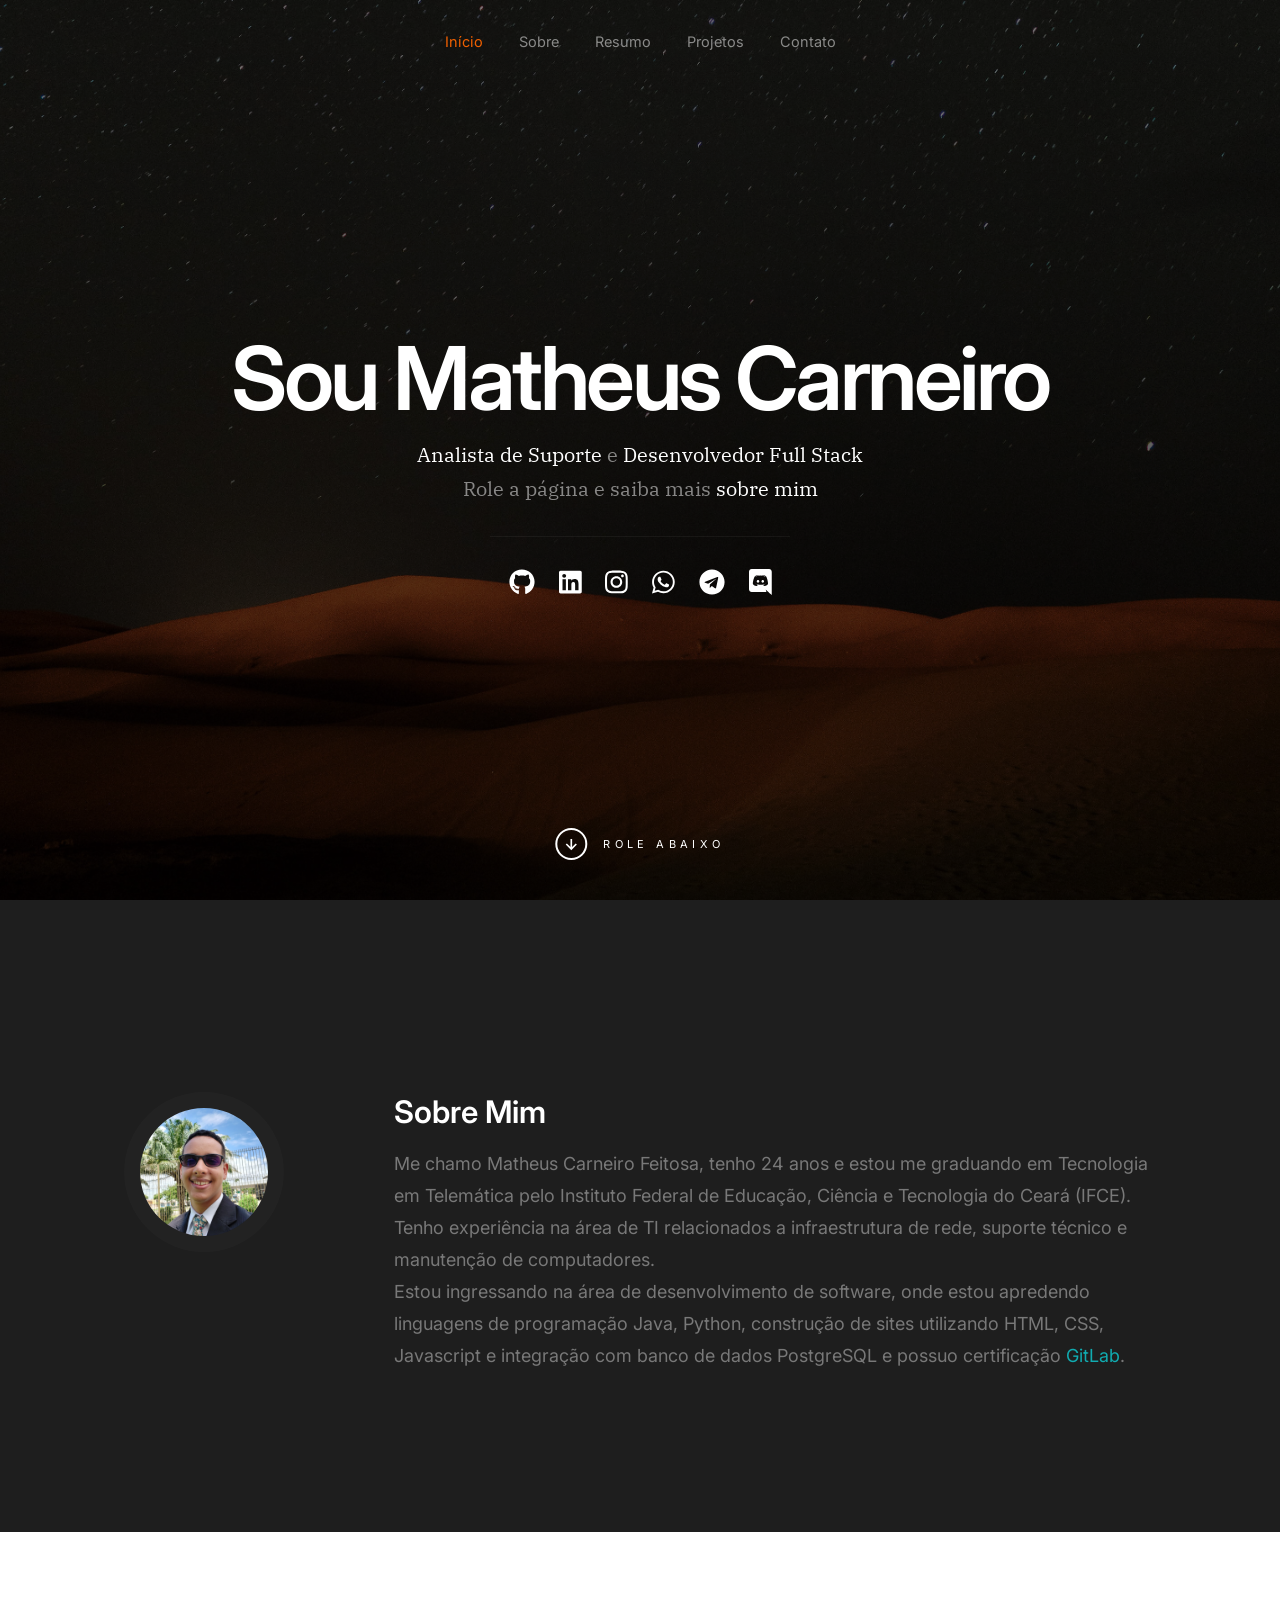
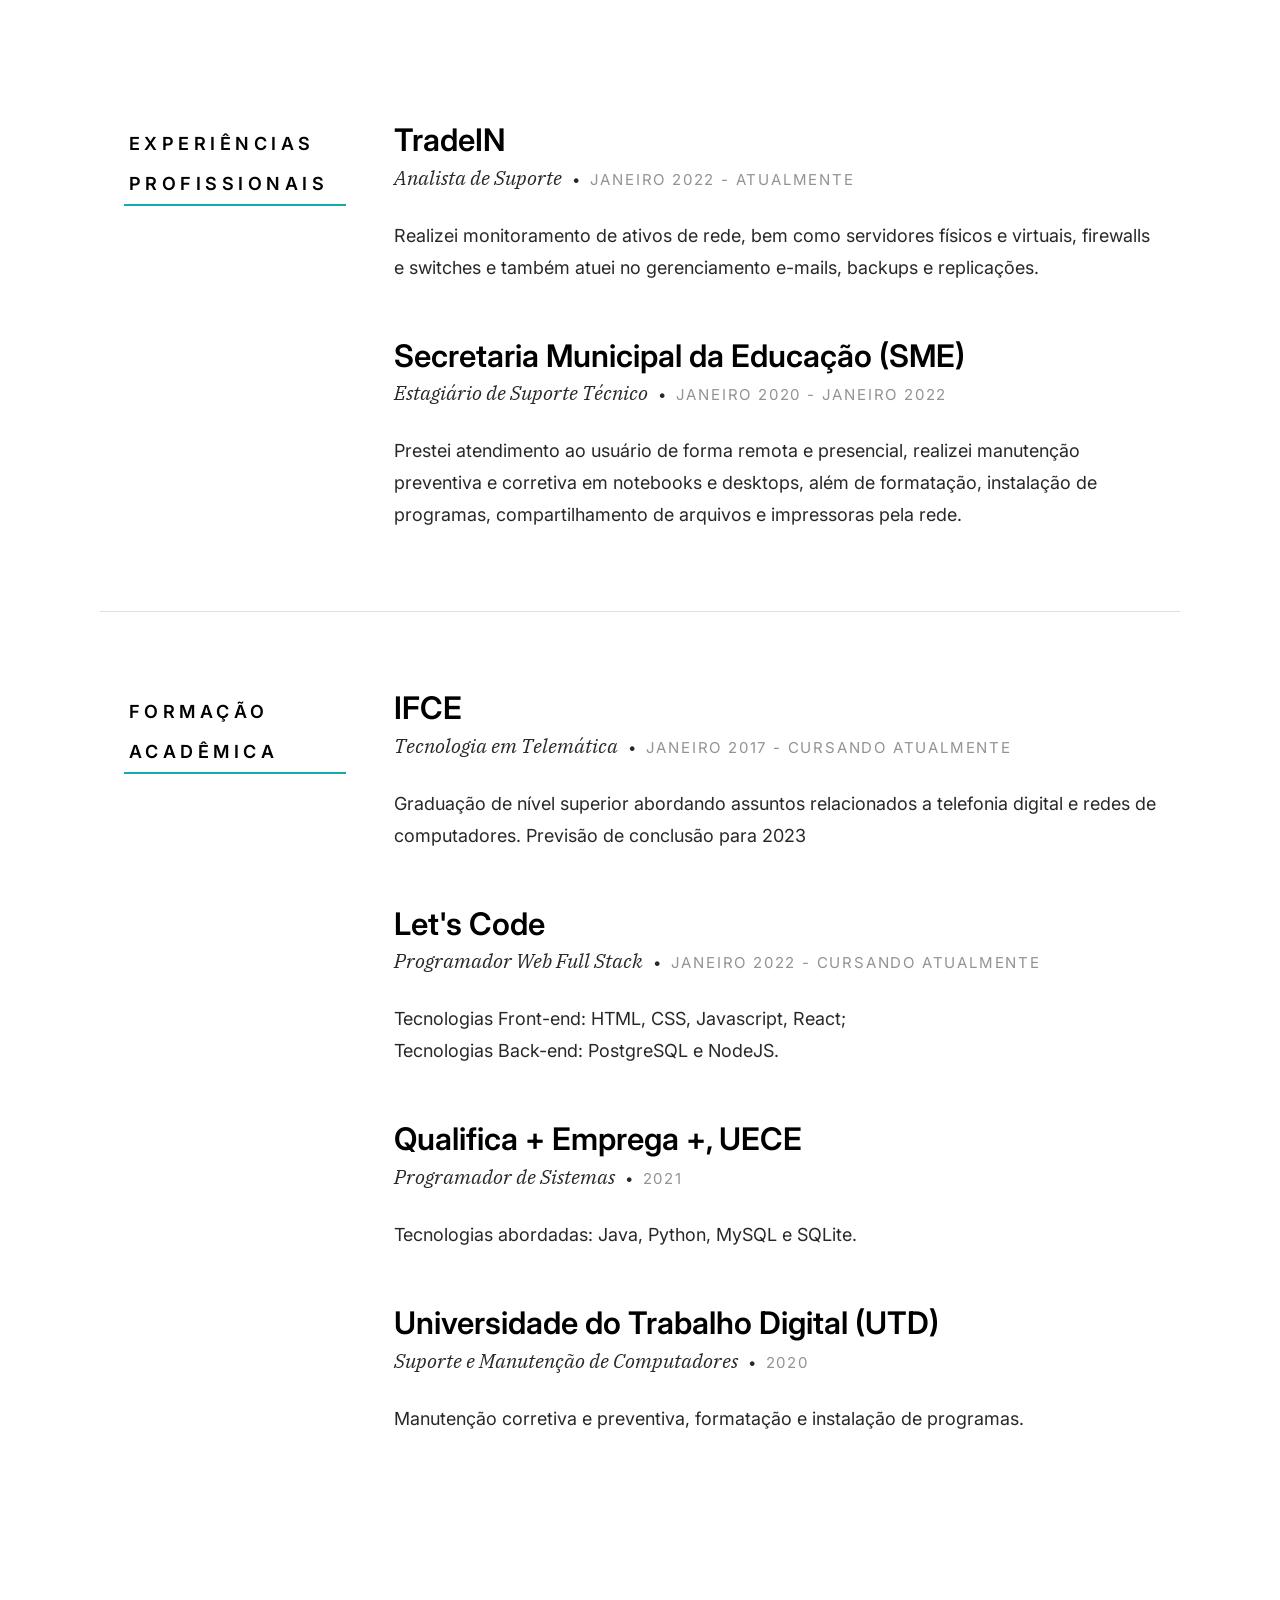
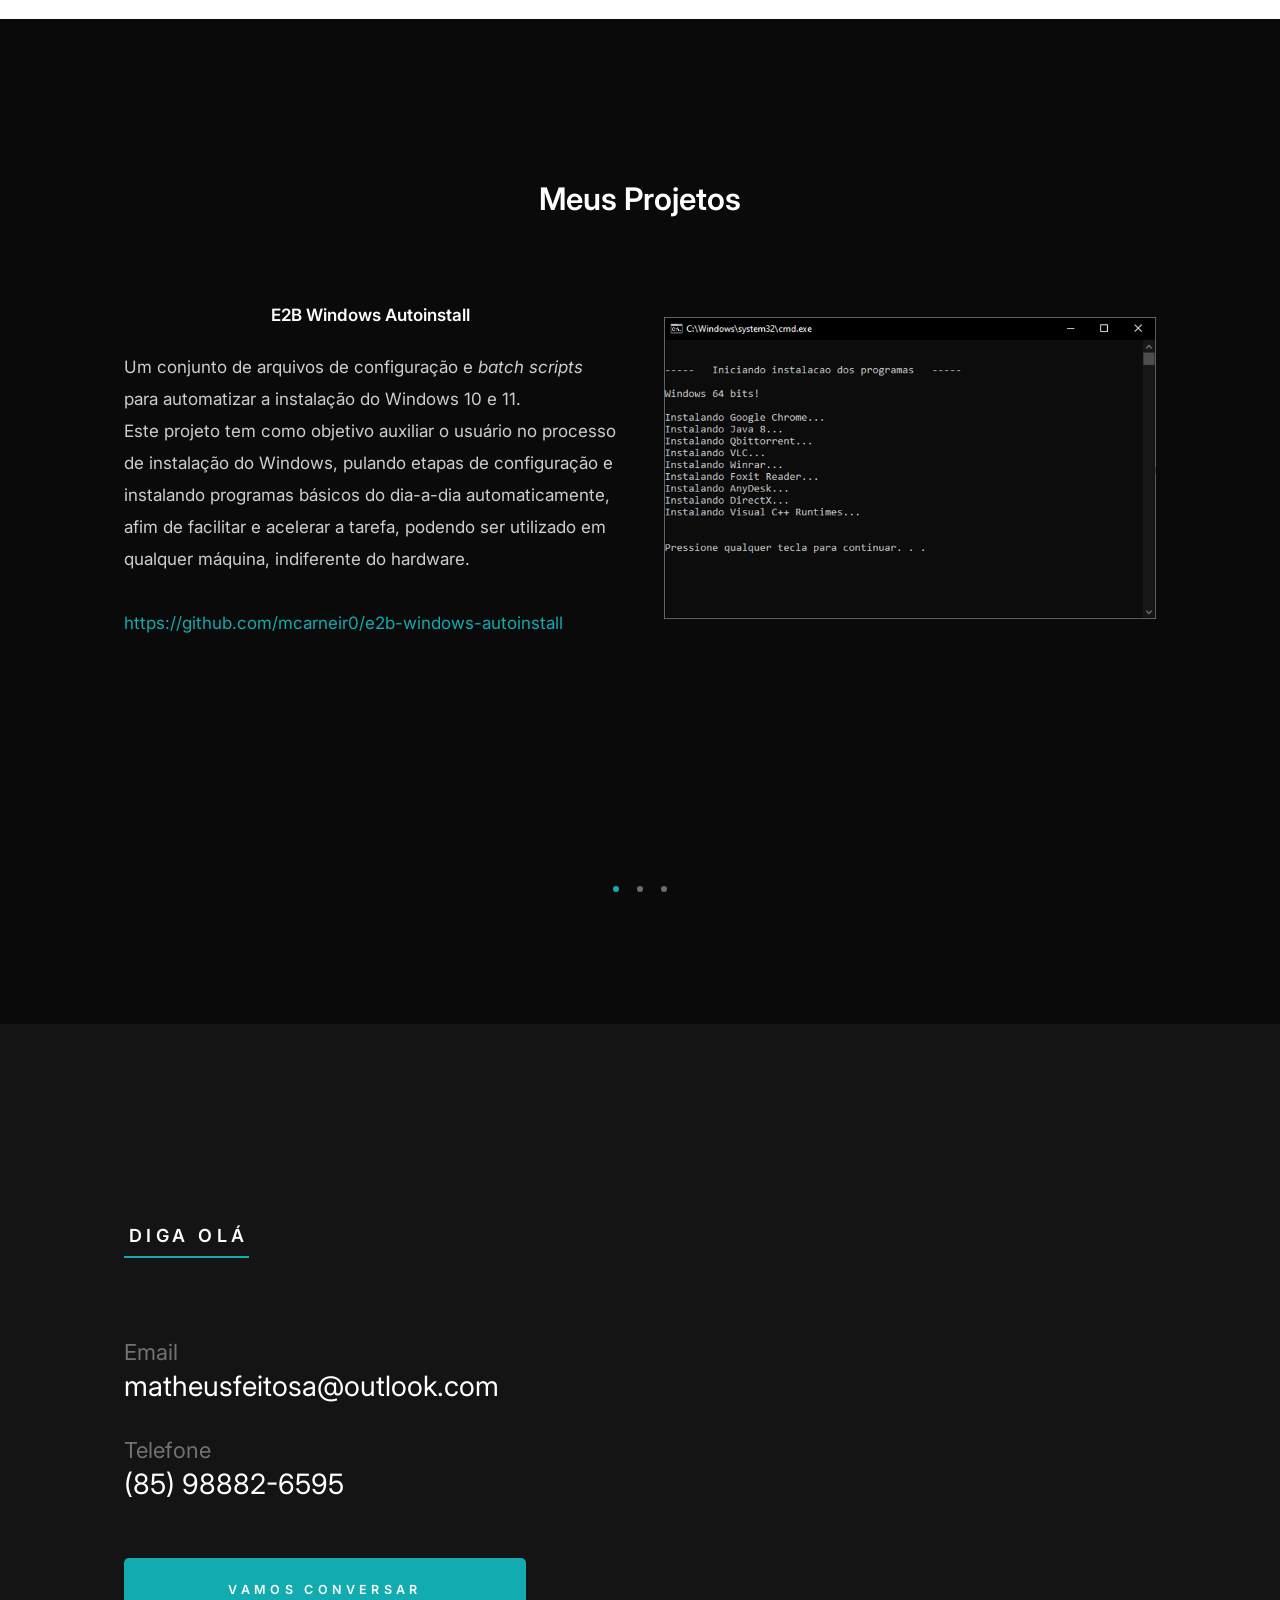
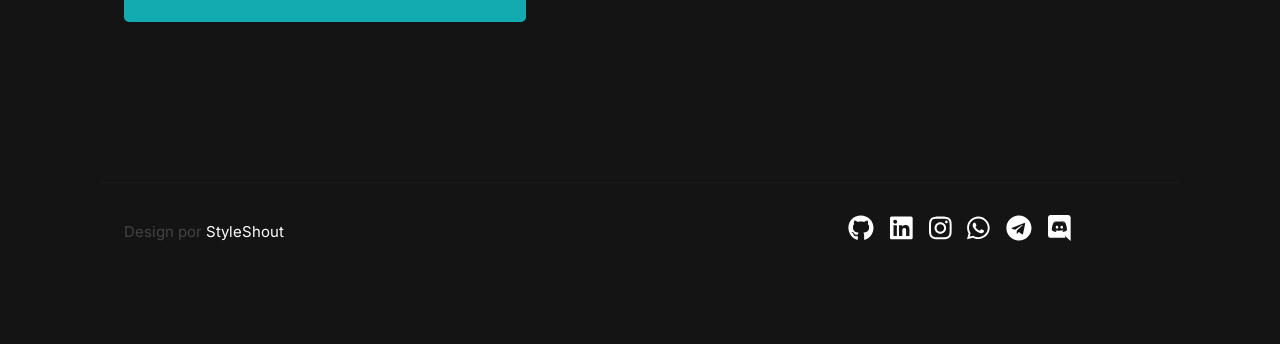
==== commit adc68cd2: "Revert "Movido para docs" This reverts commit 674e2e3ba25bd92c5104cb5b6dba94952769ed11." ====
--- a/index.html
+++ b/index.html
@@ -125,19 +125,9 @@
                     Estou ingressando na área de desenvolvimento de software, onde
                     estou apredendo linguagens de programação Java, Python, construção
                     de sites utilizando HTML, CSS, Javascript e integração com banco
-                    de dados PostgreSQLe possuo certificação GitLab.
+                    de dados PostgreSQL e possuo certificação
+                    <a href="https://gitlab.badgr.com/public/assertions/QeH3tkcFSdilTJxaij7s5w" target="_blank">GitLab</a>.
                 </p>
-
-                <hr>
-
-                <div class="row s-about__content-bottom">
-                    <div class="column w-1000-stack">
-                        <a href="#0" class="btn btn--download">
-                            <svg xmlns="http://www.w3.org/2000/svg" width="24" height="24" viewBox="0 0 24 24" style="fill:rgba(0, 0, 0, 1);"><path d="M12 16L16 11 13 11 13 4 11 4 11 11 8 11z"></path><path d="M20,18H4v-7H2v7c0,1.103,0.897,2,2,2h16c1.103,0,2-0.897,2-2v-7h-2V18z"></path></svg>
-                            Currículo
-                        </a>
-                    </div>
-                </div>
             </div>
         </div> <!-- end row -->
 
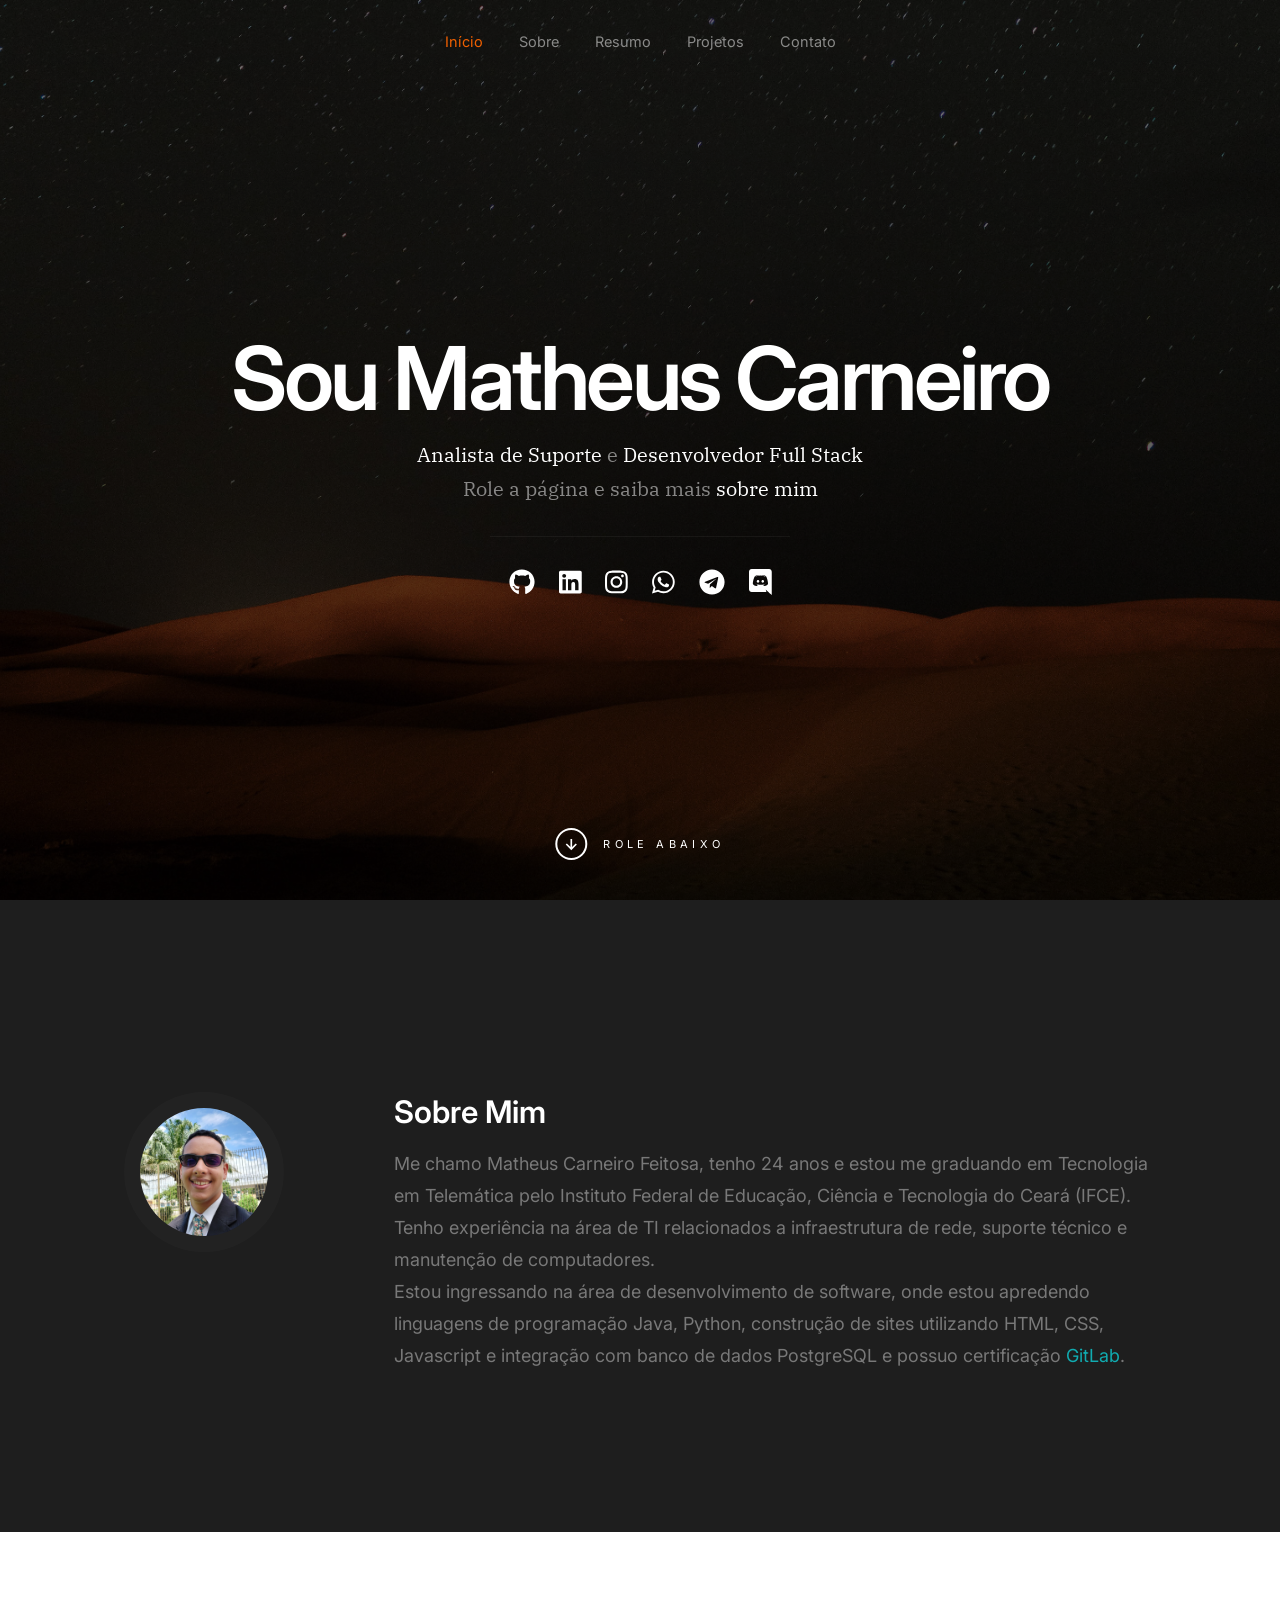
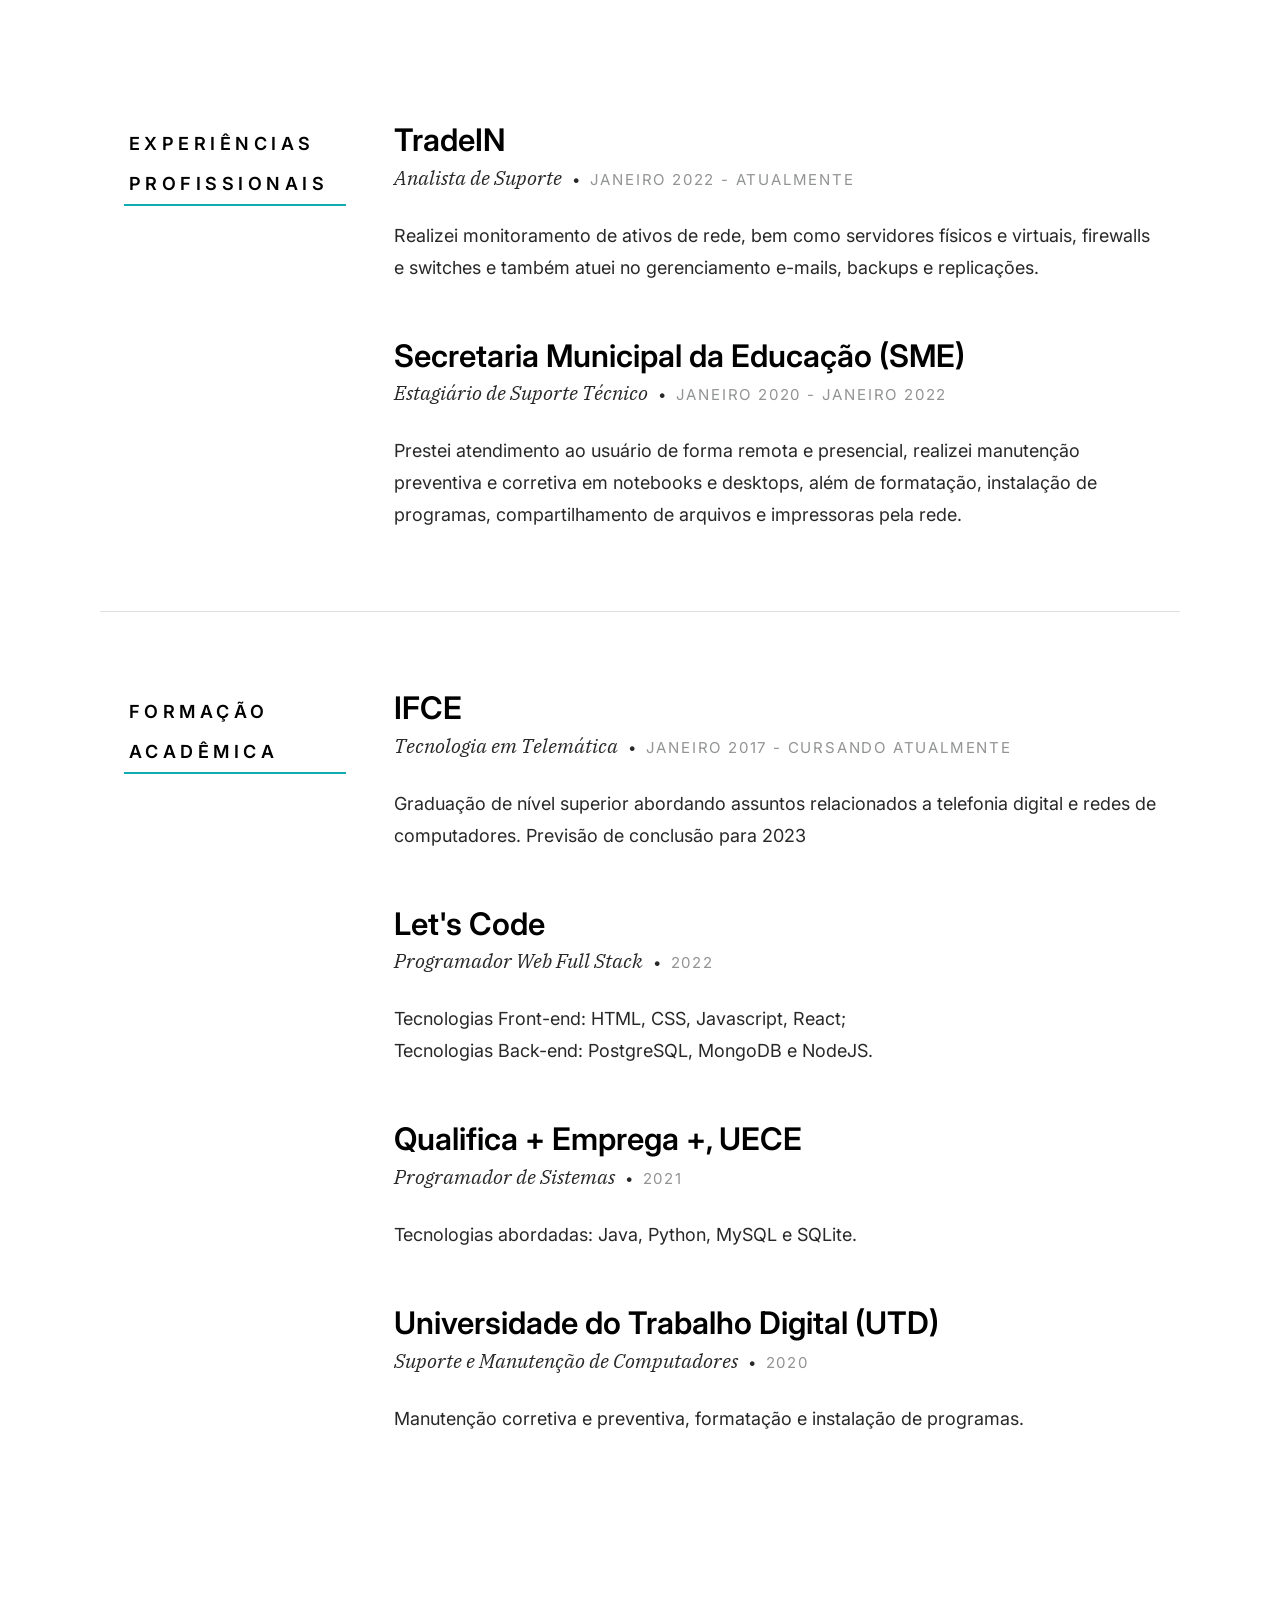
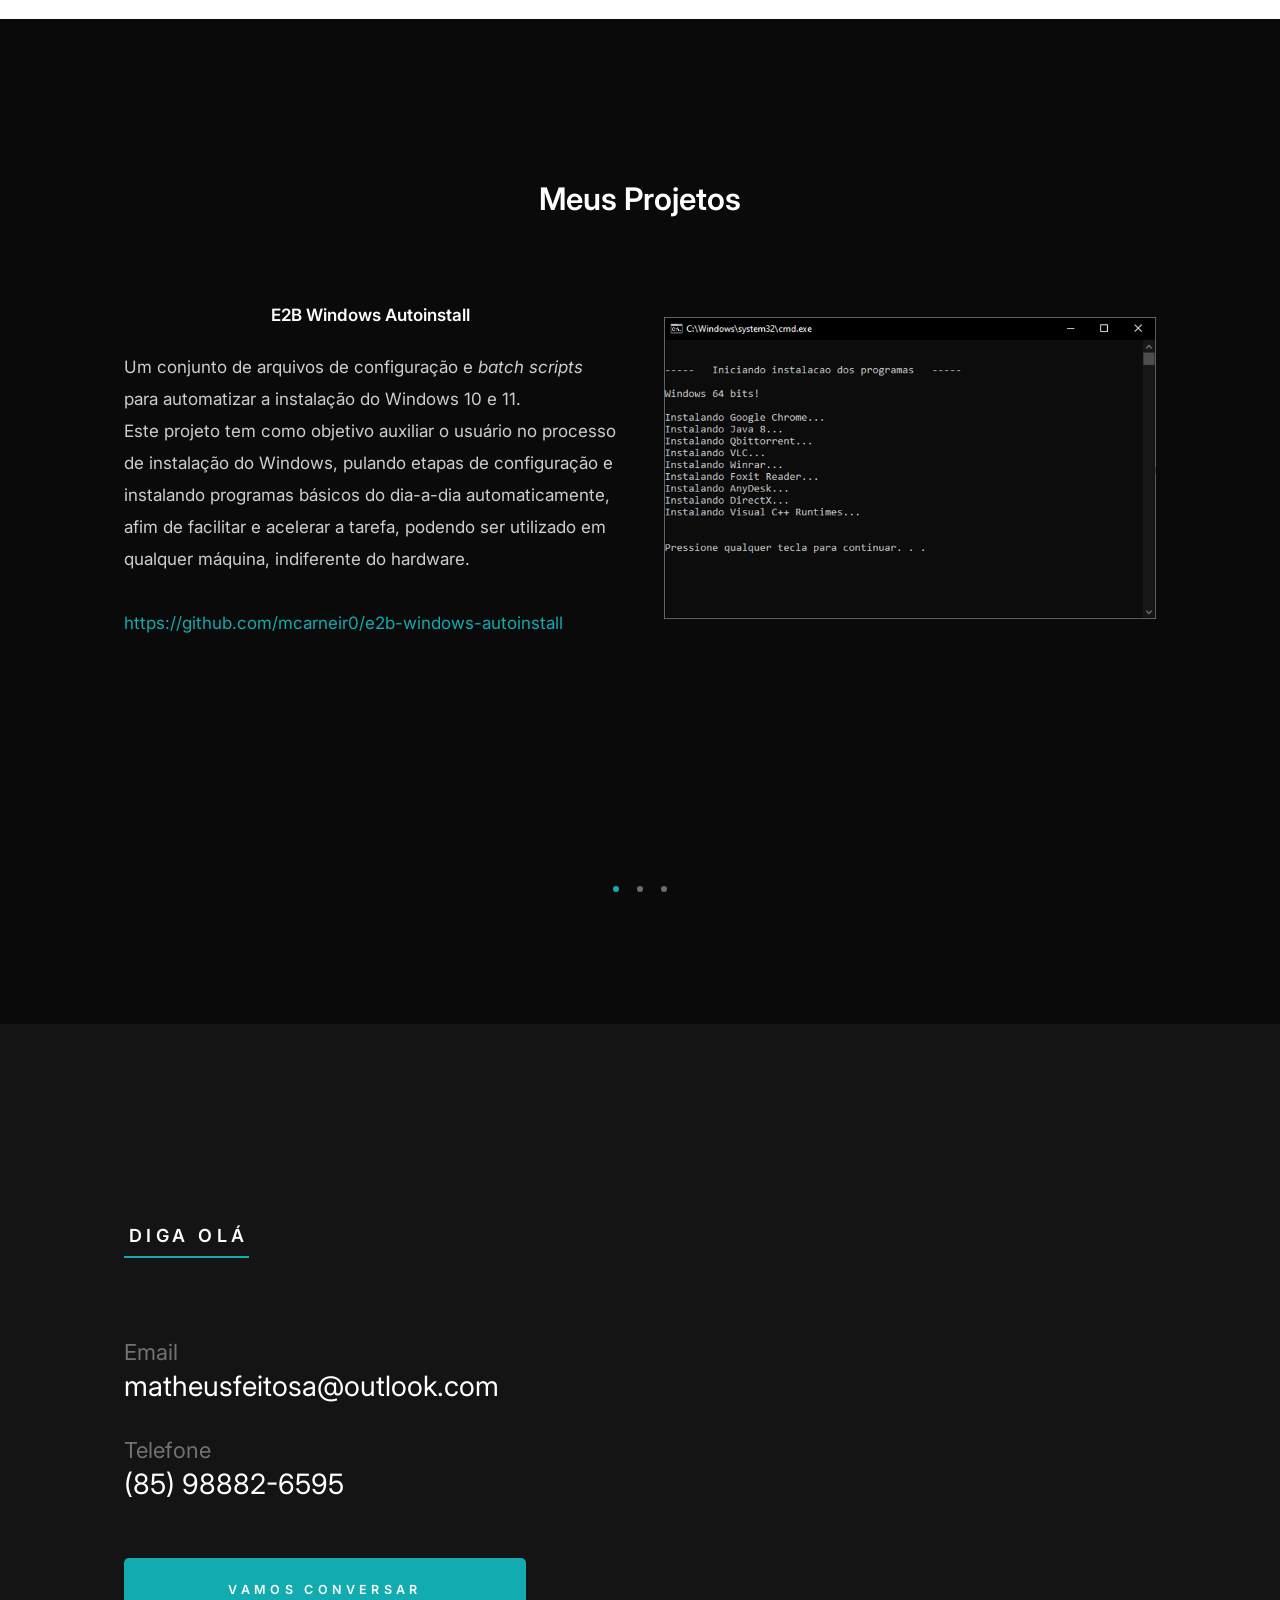
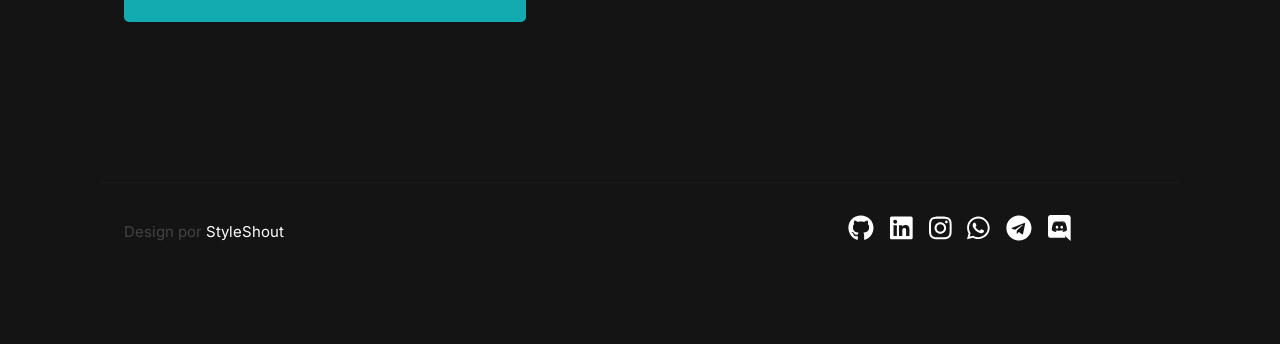
==== commit 08cd5b8c: "Conclusão do Curso Programador Web Full Stack" ====
--- a/index.html
+++ b/index.html
@@ -126,7 +126,7 @@
                     estou apredendo linguagens de programação Java, Python, construção
                     de sites utilizando HTML, CSS, Javascript e integração com banco
                     de dados PostgreSQL e possuo certificação
-                    <a href="https://gitlab.badgr.com/public/assertions/QeH3tkcFSdilTJxaij7s5w" target="_blank">GitLab</a>.
+                    <a href="https://www.credly.com/badges/70fb0bcb-6626-4d2e-8547-03cc8a48c4c1/public_url" target="_blank">GitLab</a>.
                 </p>
             </div>
         </div> <!-- end row -->
@@ -220,14 +220,14 @@
                         <p class="resume-block__header-meta">
                             <span>Programador Web Full Stack</span> 
                             <span class="resume-block__header-date">
-                                Janeiro 2022 - Cursando atualmente
+                                2022
                             </span>
                         </p>
                     </div>
 
                     <p>
                         Tecnologias Front-end: HTML, CSS, Javascript, React;<br>
-                        Tecnologias Back-end: PostgreSQL e NodeJS.
+                        Tecnologias Back-end: PostgreSQL, MongoDB e NodeJS.
                     </p>
 
                 </div> <!-- end resume-block -->
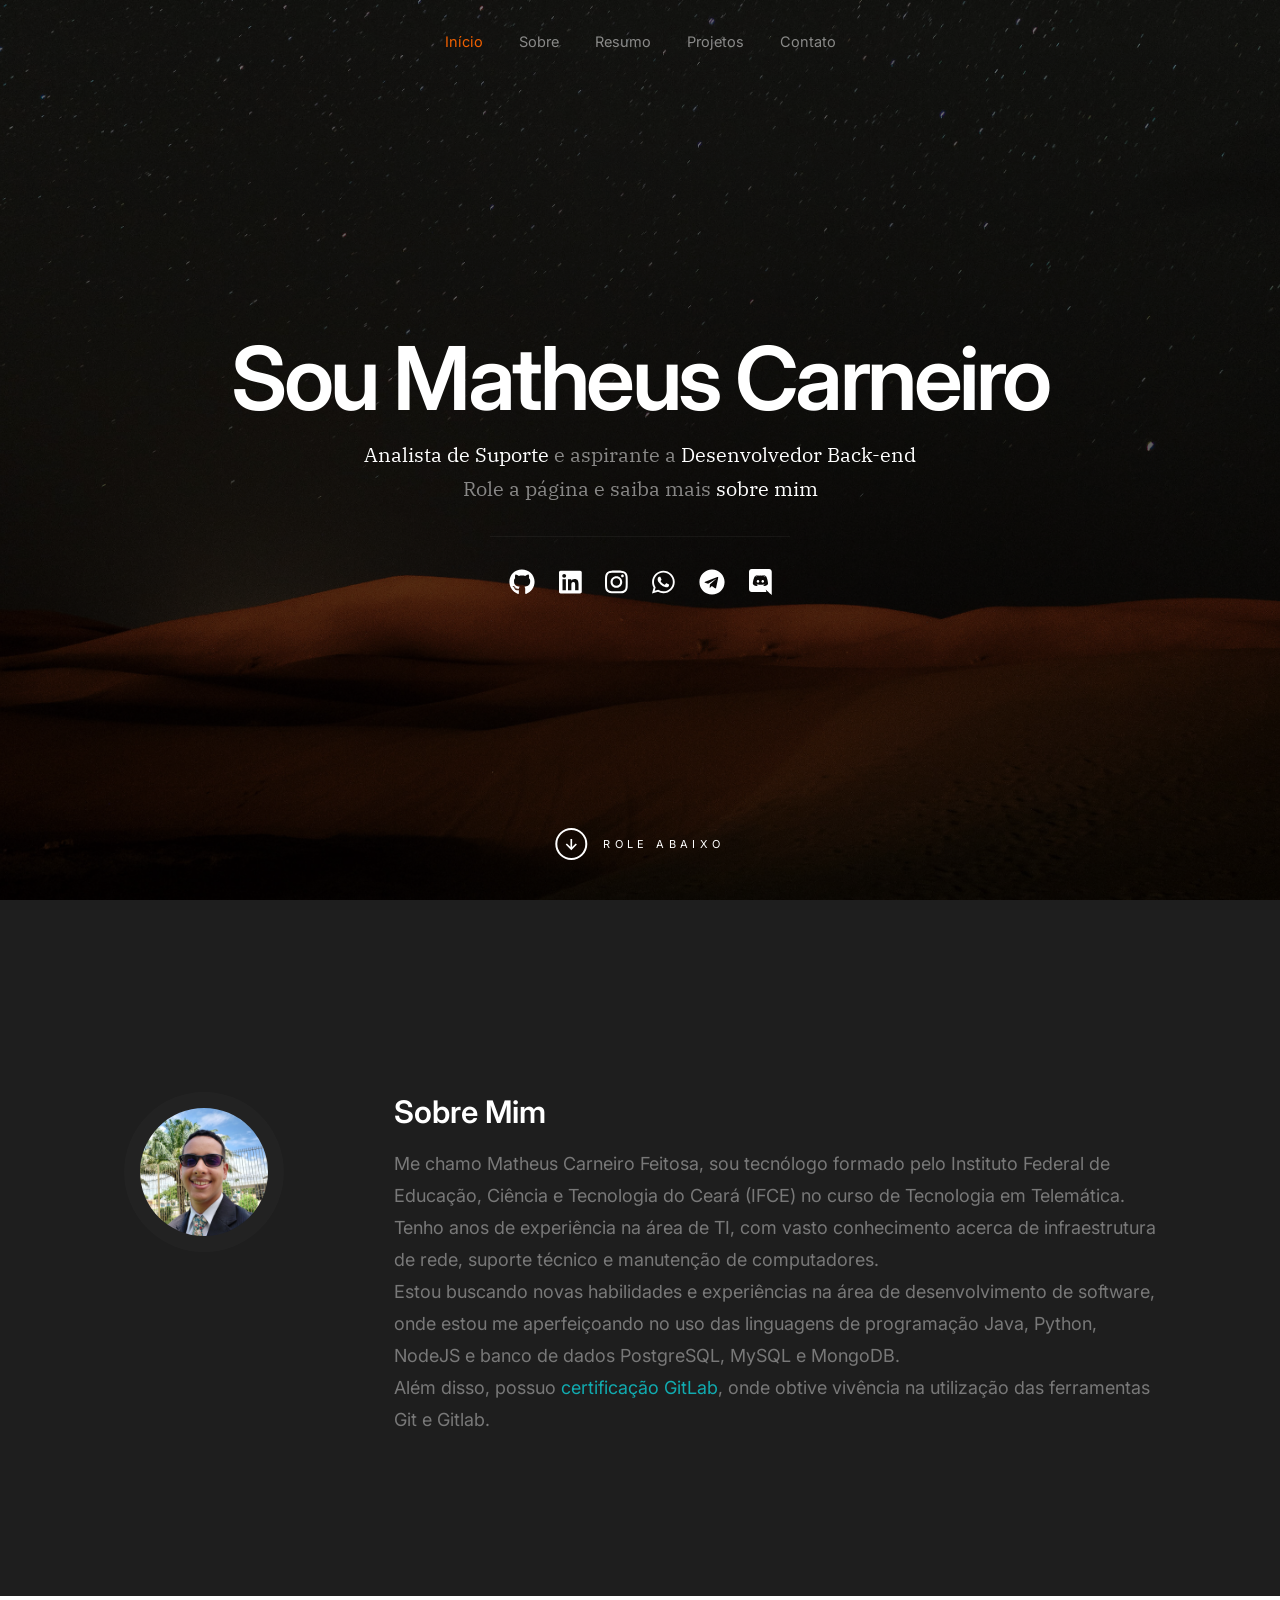
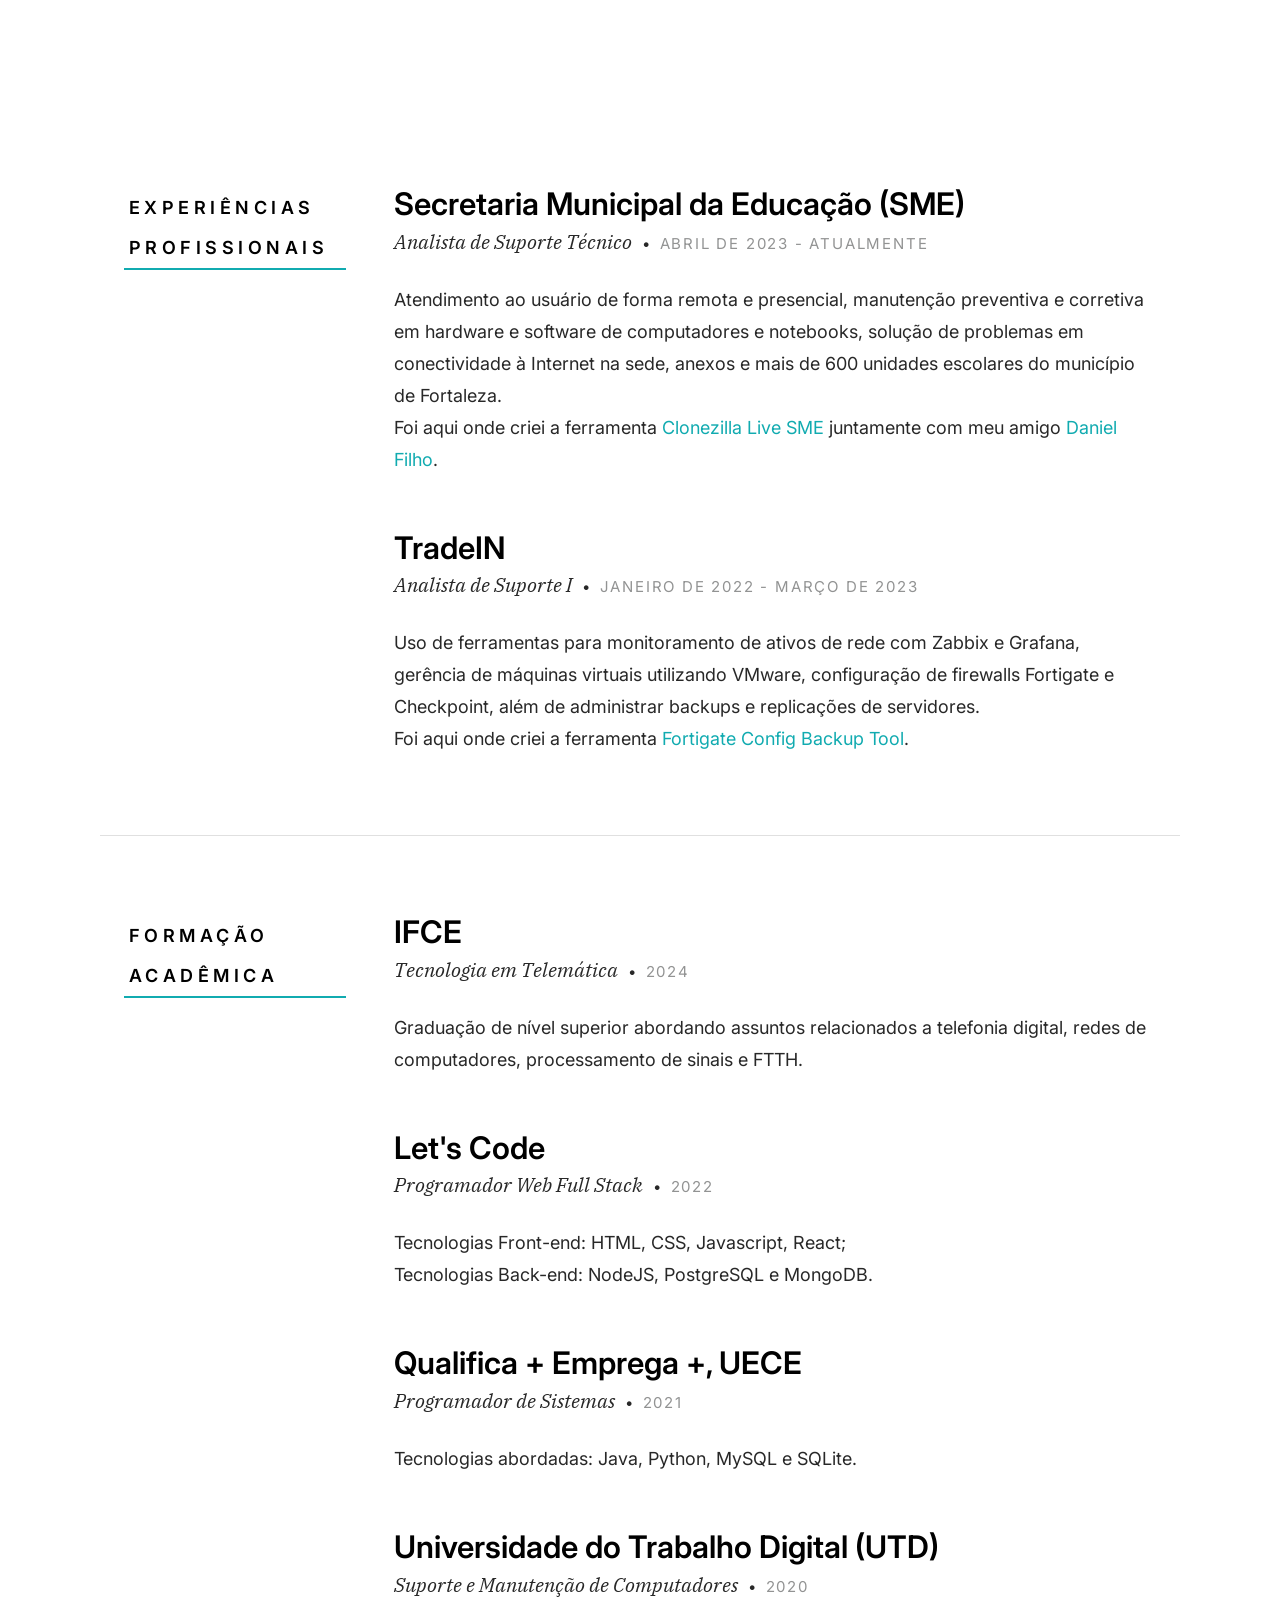
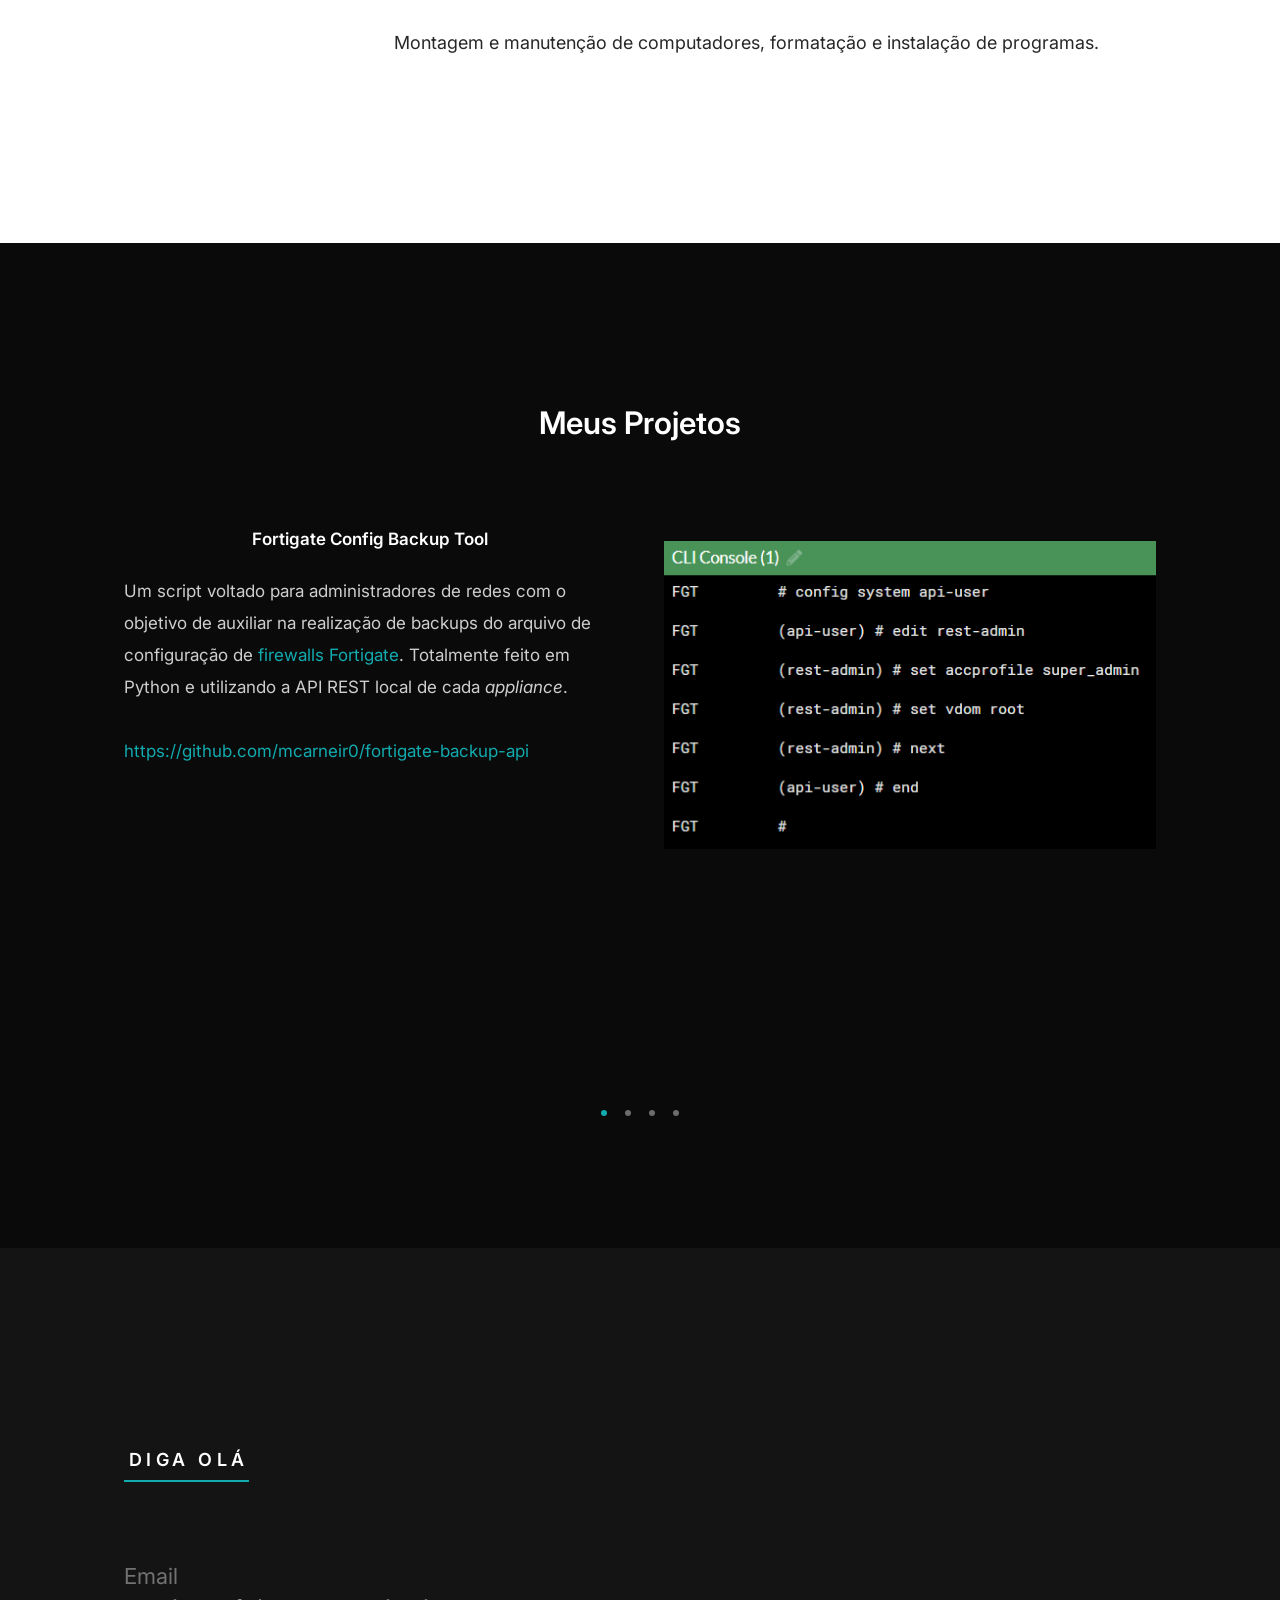
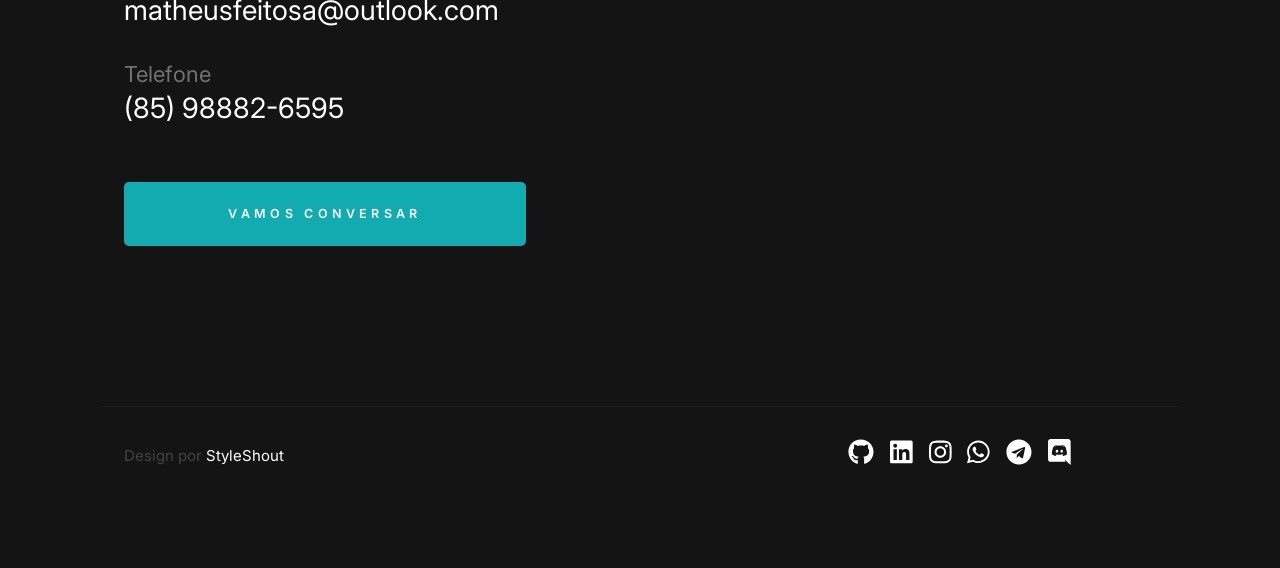
==== commit a81cba01: "Atualizado informações pessoais e projetos" ====
--- a/index.html
+++ b/index.html
@@ -33,17 +33,16 @@
 
 <body id="top" class="ss-preload">
 
-
     <!-- preloader
     ================================================== -->
     <div id="preloader">
         <div id="loader"></div>
     </div>
 
-
     <!-- header
     ================================================== -->
     <header class="s-header">
+
         <div class="row s-header__nav-wrap">
             <nav class="s-header__nav">
                 <ul>
@@ -61,7 +60,6 @@
         </a>
     </header> <!-- end s-header -->
 
-
     <!-- hero
     ================================================== -->
     <section id="hero" class="s-hero target-section">
@@ -76,7 +74,7 @@
                     <h1>Sou Matheus Carneiro</h1>
 
                     <h3>
-                    <span>Analista de Suporte</span> e <span>Desenvolvedor Full Stack</span><br>
+                    <span>Analista de Suporte</span> e aspirante a <span>Desenvolvedor Back-end</span><br>
                     Role a página e saiba mais <a class="smoothscroll" href="#about">sobre mim</a>
                     </h3>
 
@@ -90,7 +88,6 @@
                     </div>
 
                 </div> <!-- end s-hero__content-about -->
-
             </div>
         </div> <!-- s-hero__content -->
 
@@ -105,7 +102,6 @@
 
     </section> <!-- end s-hero -->
 
-
     <!-- about
     ================================================== -->
     <section id="about" class="s-about target-section">
@@ -117,22 +113,20 @@
             <div class="column large-9 tab-12 s-about__content">
                 <h3>Sobre Mim</h3>
                 <p>
-                    Me chamo Matheus Carneiro Feitosa, tenho 24 anos e estou me
-                    graduando em Tecnologia em Telemática pelo Instituto Federal
-                    de Educação, Ciência e Tecnologia do Ceará (IFCE).<br>
-                    Tenho experiência na área de TI relacionados a infraestrutura
-                    de rede, suporte técnico e manutenção de computadores.<br>
-                    Estou ingressando na área de desenvolvimento de software, onde
-                    estou apredendo linguagens de programação Java, Python, construção
-                    de sites utilizando HTML, CSS, Javascript e integração com banco
-                    de dados PostgreSQL e possuo certificação
-                    <a href="https://www.credly.com/badges/70fb0bcb-6626-4d2e-8547-03cc8a48c4c1/public_url" target="_blank">GitLab</a>.
+                    Me chamo Matheus Carneiro Feitosa, sou tecnólogo formado pelo Instituto Federal de
+                    Educação, Ciência e Tecnologia do Ceará (IFCE) no curso de Tecnologia em Telemática.<br>
+                    Tenho anos de experiência na área de TI, com vasto conhecimento acerca de
+                    infraestrutura de rede, suporte técnico e manutenção de computadores.<br>
+                    Estou buscando novas habilidades e experiências na área de desenvolvimento de
+                    software, onde estou me aperfeiçoando no uso das linguagens de programação Java,
+                    Python, NodeJS e banco de dados PostgreSQL, MySQL e MongoDB.<br>
+                    Além disso, possuo  <a href="https://www.credly.com/badges/70fb0bcb-6626-4d2e-8547-03cc8a48c4c1/public_url" target="_blank">certificação GitLab</a>,
+                    onde obtive vivência na utilização das ferramentas Git e Gitlab.
                 </p>
             </div>
         </div> <!-- end row -->
 
     </section> <!-- end s-about -->
-
 
     <!-- resume
     ================================================== -->
@@ -143,50 +137,50 @@
                 <h3 class="section-header-allcaps">Experiências Profissionais</h3>
             </div>
             <div class="column large-9 tab-12">
-                <div class="resume-block">
-
+                
+                <div class="resume-block">
+                    <div class="resume-block__header">
+                        <h4 class="h3">Secretaria Municipal da Educação (SME)</h4>
+                        <p class="resume-block__header-meta">
+                            <span>Analista de Suporte Técnico</span> 
+                            <span class="resume-block__header-date">
+                                Abril de 2023 - Atualmente
+                            </span>
+                        </p>
+                    </div>
+
+                    <p>
+                        Atendimento ao usuário de forma remota e presencial, manutenção preventiva e corretiva
+                        em hardware e software de computadores e notebooks, solução de problemas em
+                        conectividade à Internet na sede, anexos e mais de 600 unidades escolares do município
+                        de Fortaleza.<br>
+                        Foi aqui onde criei a ferramenta <a class="smoothscroll" href="#testimonials">Clonezilla Live SME</a> juntamente com meu amigo
+                        <a href="https://github.com/DanielFilho09" target="_blank">Daniel Filho</a>.
+                    </p>
+
+                </div> <!-- end resume-block -->
+                
+                <div class="resume-block">
                     <div class="resume-block__header">
                         <h4 class="h3">TradeIN</h4>
                         <p class="resume-block__header-meta">
-                            <span>Analista de Suporte</span> 
-                            <span class="resume-block__header-date">
-                                Janeiro 2022 - Atualmente
-                            </span>
-                        </p>
-                    </div>
-
-                    <p>
-                        Realizei monitoramento de ativos de rede, bem como servidores
-                        físicos e virtuais, firewalls e switches e também atuei no
-                        gerenciamento e-mails, backups e replicações.
-                        
-                    </p>
-
-                </div> <!-- end resume-block -->
-
-                <div class="resume-block">
-
-                    <div class="resume-block__header">
-                        <h4 class="h3">Secretaria Municipal da Educação (SME)</h4>
-                        <p class="resume-block__header-meta">
-                            <span>Estagiário de Suporte Técnico</span> 
-                            <span class="resume-block__header-date">
-                                Janeiro 2020 - Janeiro 2022
-                            </span>
-                        </p>
-                    </div>
-
-                    <p>
-                        Prestei atendimento ao usuário de forma remota e presencial,
-                        realizei manutenção preventiva e corretiva em notebooks e
-                        desktops, além de formatação, instalação de programas,
-                        compartilhamento de arquivos e impressoras pela rede.
+                            <span>Analista de Suporte I</span> 
+                            <span class="resume-block__header-date">
+                                Janeiro de 2022 - Março de 2023
+                            </span>
+                        </p>
+                    </div>
+
+                    <p>
+                        Uso de ferramentas para monitoramento de ativos de rede com Zabbix e Grafana,
+                        gerência de máquinas virtuais utilizando VMware, configuração de firewalls Fortigate e
+                        Checkpoint, além de administrar backups e replicações de servidores.<br>
+                        Foi aqui onde criei a ferramenta <a class="smoothscroll" href="#testimonials">Fortigate Config Backup Tool</a>.
                     </p>
 
                 </div> <!-- end resume-block -->
             </div>
         </div> <!-- s-resume__section -->
-
 
         <div class="row s-resume__section">
             <div class="column large-3 tab-12">
@@ -200,15 +194,14 @@
                         <p class="resume-block__header-meta">
                             <span>Tecnologia em Telemática</span> 
                             <span class="resume-block__header-date">
-                                Janeiro 2017 - Cursando atualmente
-                            </span>
-                        </p>
-                    </div>
-
-                    <p>
-                        Graduação de nível superior abordando assuntos relacionados
-                        a telefonia digital e redes de computadores. Previsão de
-                        conclusão para 2023
+                                2024
+                            </span>
+                        </p>
+                    </div>
+
+                    <p>
+                        Graduação de nível superior abordando assuntos relacionados a telefonia digital, redes
+                        de computadores, processamento de sinais e FTTH.
                     </p>
 
                 </div> <!-- end resume-block -->
@@ -227,7 +220,7 @@
 
                     <p>
                         Tecnologias Front-end: HTML, CSS, Javascript, React;<br>
-                        Tecnologias Back-end: PostgreSQL, MongoDB e NodeJS.
+                        Tecnologias Back-end: NodeJS, PostgreSQL e MongoDB.
                     </p>
 
                 </div> <!-- end resume-block -->
@@ -263,14 +256,13 @@
                     </div>
 
                     <p>
-                        Manutenção corretiva e preventiva, formatação e instalação de programas.
+                        Montagem e manutenção de computadores, formatação e instalação de programas.
                     </p>
 
                 </div> <!-- end resume-block -->
             </div>
         </div> <!-- s-resume__section -->
     </section> <!-- end s-resume -->
-
 
      <!-- testimonials
     ================================================== -->
@@ -285,12 +277,56 @@
         </div>
 
         <div class="row s-testimonials__content">
-
             <div class="column">
-
                 <div class="swiper-container testimonial-slider">
 
                     <div class="swiper-wrapper">
+
+                        <div class="testimonial-slider__slide swiper-slide">
+                            <div class="testimonial-slider__cite">
+                                <strong>Fortigate Config Backup Tool</strong>
+                            </div>
+                            
+                            <p>
+                                Um script voltado para administradores de redes com o
+                                objetivo de auxiliar na realização de backups do arquivo de
+                                configuração de <a href="https://www.fortinet.com/br/products/next-generation-firewall" target="_blank">firewalls Fortigate</a>. Totalmente feito em
+                                Python e utilizando a API REST local de cada <i>appliance</i>.<br><br>
+                                <a href="https://github.com/mcarneir0/fortigate-backup-api" target="_blank">https://github.com/mcarneir0/fortigate-backup-api</a>
+                            </p>
+                        </div> <!-- end testimonial-slider__slide -->
+        
+                        <div class="testimonial-slider__slide swiper-slide">
+                            <figure>
+                                <img src="images/projects/fortigate.png" 
+                                    sizes="(max-width: 1000px) 100vw, 1000px" alt="Imagem do Fortigate Config Backup Tool"
+                                >
+                            </figure>
+                        </div> <!-- end testimonial-slider__slide -->
+        
+                        <div class="testimonial-slider__slide swiper-slide">
+                            <div class="testimonial-slider__cite">
+                                <strong>Clonezilla Live SME</strong>
+                            </div>
+
+                            <p>
+                                Clonezilla personalizado para os servidores da SME.<br>
+                                Baseado no <a href="https://clonezilla.org" target="_blank">Clonezilla</a>, programa para criação de imagens e
+                                clonagem de discos rígidos (HD/SSD).<br>
+                                Contém modificações feitas para automatizar a conexão
+                                com o servidor de imagens da Secretaria Municipal da
+                                Educação de Fortaleza e atalhos para opções de clonagem.<br><br>
+                                <a href="https://github.com/mcarneir0/clonezilla-live-amd64-SME" target="_blank">https://github.com/mcarneir0/clonezilla-live-amd64-SME</a>
+                            </p>
+                        </div> <!-- end testimonial-slider__slide -->
+
+                        <div class="testimonial-slider__slide swiper-slide">
+                            <figure>
+                                <img src="images/projects/clonezilla.jpg" 
+                                    sizes="(max-width: 1000px) 100vw, 1000px" alt="Imagem do Clonezilla"
+                                >
+                            </figure>
+                        </div> <!-- end testimonial-slider__slide -->
 
                         <div class="testimonial-slider__slide swiper-slide">
                             <div class="testimonial-slider__cite">
@@ -298,10 +334,13 @@
                             </div>
                             
                             <p>
-                                Um conjunto de arquivos de configuração e <i>batch scripts</i> para automatizar a instalação do Windows 10 e 11.<br>
-                                Este projeto tem como objetivo auxiliar o usuário no processo de instalação do Windows,
-                                pulando etapas de configuração e instalando programas básicos do dia-a-dia automaticamente, afim de facilitar e acelerar a tarefa,
-                                podendo ser utilizado em qualquer máquina, indiferente do hardware.<br><br>
+                                Um conjunto de arquivos de configuração e <i>batch scripts</i>
+                                para automatizar a instalação do Windows 10 e 11.<br>
+                                Este projeto tem como objetivo auxiliar o usuário no
+                                processo de instalação do Windows, pulando etapas de
+                                configuração e instalando programas básicos do dia-a-dia
+                                automaticamente, podendo ser utilizado em qualquer
+                                máquina, indiferente do hardware.<br><br>
                                 <a href="https://github.com/mcarneir0/e2b-windows-autoinstall" target="_blank">https://github.com/mcarneir0/e2b-windows-autoinstall</a>
                             </p>
                         </div> <!-- end testimonial-slider__slide -->
@@ -313,38 +352,20 @@
                                 >
                             </figure>
                         </div> <!-- end testimonial-slider__slide -->
-        
-                        <div class="testimonial-slider__slide swiper-slide">
-                            <div class="testimonial-slider__cite">
-                                <strong>Clonezilla Live SME</strong>
-                            </div>
-
-                            <p>
-                                Clonezilla personalizado para os servidores da SME.<br>
-                                Baseado no <a href="https://clonezilla.org" target="_blank">Clonezilla</a>, programa para criação de imagens e clonagem de discos rígidos (HD/SSD).<br>
-                                Contém modificações feitas para automatizar a conexão com o servidor de imagens da Secretaria Municipal da Educação de Fortaleza.<br><br>
-                                <a href="https://github.com/mcarneir0/clonezilla-live-amd64-SME" target="_blank">https://github.com/mcarneir0/clonezilla-live-amd64-SME</a>
-                            </p>
-                        </div> <!-- end testimonial-slider__slide -->
-
-                        <div class="testimonial-slider__slide swiper-slide">
-                            <figure>
-                                <img src="images/projects/clonezilla.jpg" 
-                                    sizes="(max-width: 1000px) 100vw, 1000px" alt="Imagem do Clonezilla"
-                                >
-                            </figure>
-                        </div> <!-- end testimonial-slider__slide -->
-
+                        
                         <div class="testimonial-slider__slide swiper-slide">
                             <div class="testimonial-slider__cite">
                                 <strong>Eobot Robot (Descontinuado)</strong>
                             </div>
 
                             <p>
-                                Um aplicativo que monitora a cotação do site <a href="https://www.eobot.com/" target="_blank">Eobot</a> e decide qual a melhor criptomoeda para minerar no próprio site,
+                                Um bot que monitora a cotação do Bitcoin no site <a href="https://www.eobot.com/" target="_blank">Eobot</a> e
+                                decide qual o melhor momento para minerar no próprio site,
                                 enviando alertas através de um bot no Telegram.<br>
-                                Foi escrito em Java e seu funcionamento consistia no consumo de APIs REST do Eobot e Telegram.<br>
-                                Este aplicativo foi descontinuado devido ao encerramento das atividades do Eobot, confira mais informações no repositório.<br><br>
+                                Foi escrito em Java e seu funcionamento consistia em
+                                consultas às APIs REST do Eobot e Telegram.<br>
+                                Este projeto foi descontinuado devido ao encerramento das
+                                atividades do Eobot, confira mais informações no repositório abaixo.<br><br>
                                 <a href="https://github.com/mcarneir0/eobot-robot-repo" target="_blank">https://github.com/mcarneir0/eobot-robot-repo</a>
                             </p>
                         </div> <!-- end testimonial-slider__slide -->
@@ -361,13 +382,9 @@
                     </div> <!-- end testimonial slider swiper-wrapper -->
 
                     <div class="swiper-pagination"></div>
-
                 </div> <!-- end swiper-container -->
-
             </div> <!-- end column -->
-
         </div> <!-- end row -->
-
     </section> <!-- end s-testimonials -->
 
 
@@ -381,9 +398,9 @@
             </div>
 
             <div class="column large-5 medium-12">
-
                 <div class="row contact-infos">
                     <div class="column large-12 medium-6 tab-12">
+                        
                         <div class="contact-block">
                             <h5 class="contact-block__header">
                                 Email
@@ -393,6 +410,7 @@
                             </p>
                         </div> <!-- end contact-block -->
                     </div>
+                    
                     <div class="column large-12 medium-6 tab-12">
                         <div class="contact-block">
                             <h5 class="contact-block__header">
@@ -405,14 +423,13 @@
                     </div>
     
                     <div class="column large-12">
-                        <a href="mailto:matheusfeitosa@outlook.com" class="mailtoui btn btn--primary h-full-width">Vamos conversar</a>
+                        <a href="https://wa.me/5585988826595" class="btn btn--primary h-full-width" target="_blank">Vamos conversar</a>
                     </div>
                 </div> <!-- end contact-infos -->
             </div>
         </div>
     </section> <!-- end s-contact -->
     
-
     <!-- footer
     ================================================== -->
     <footer class="s-footer">
@@ -440,12 +457,10 @@
         </div> <!-- end ss-go-top -->
     </footer>
 
-
     <!-- Java Script
     ================================================== -->
     <script src="js/plugins.js"></script>
     <script src="js/main.js"></script>
 
 </body>
-
 </html>
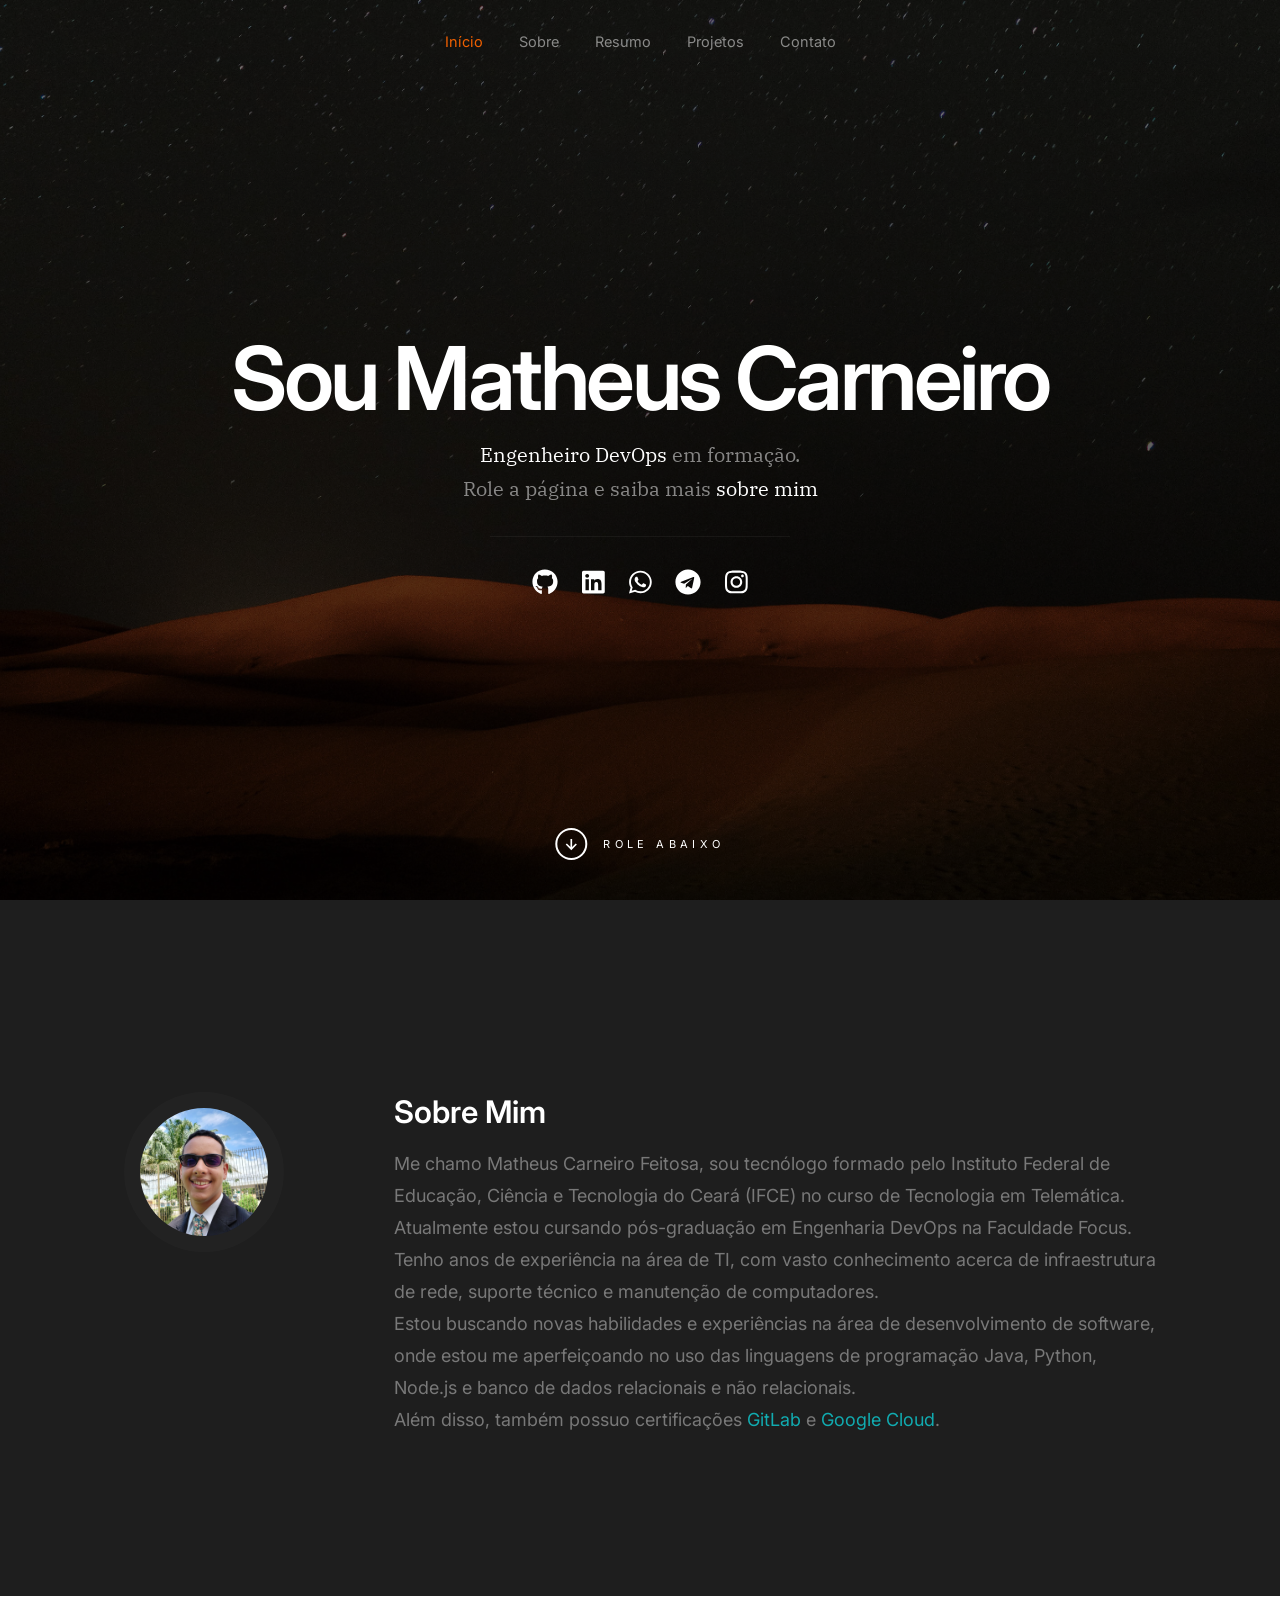
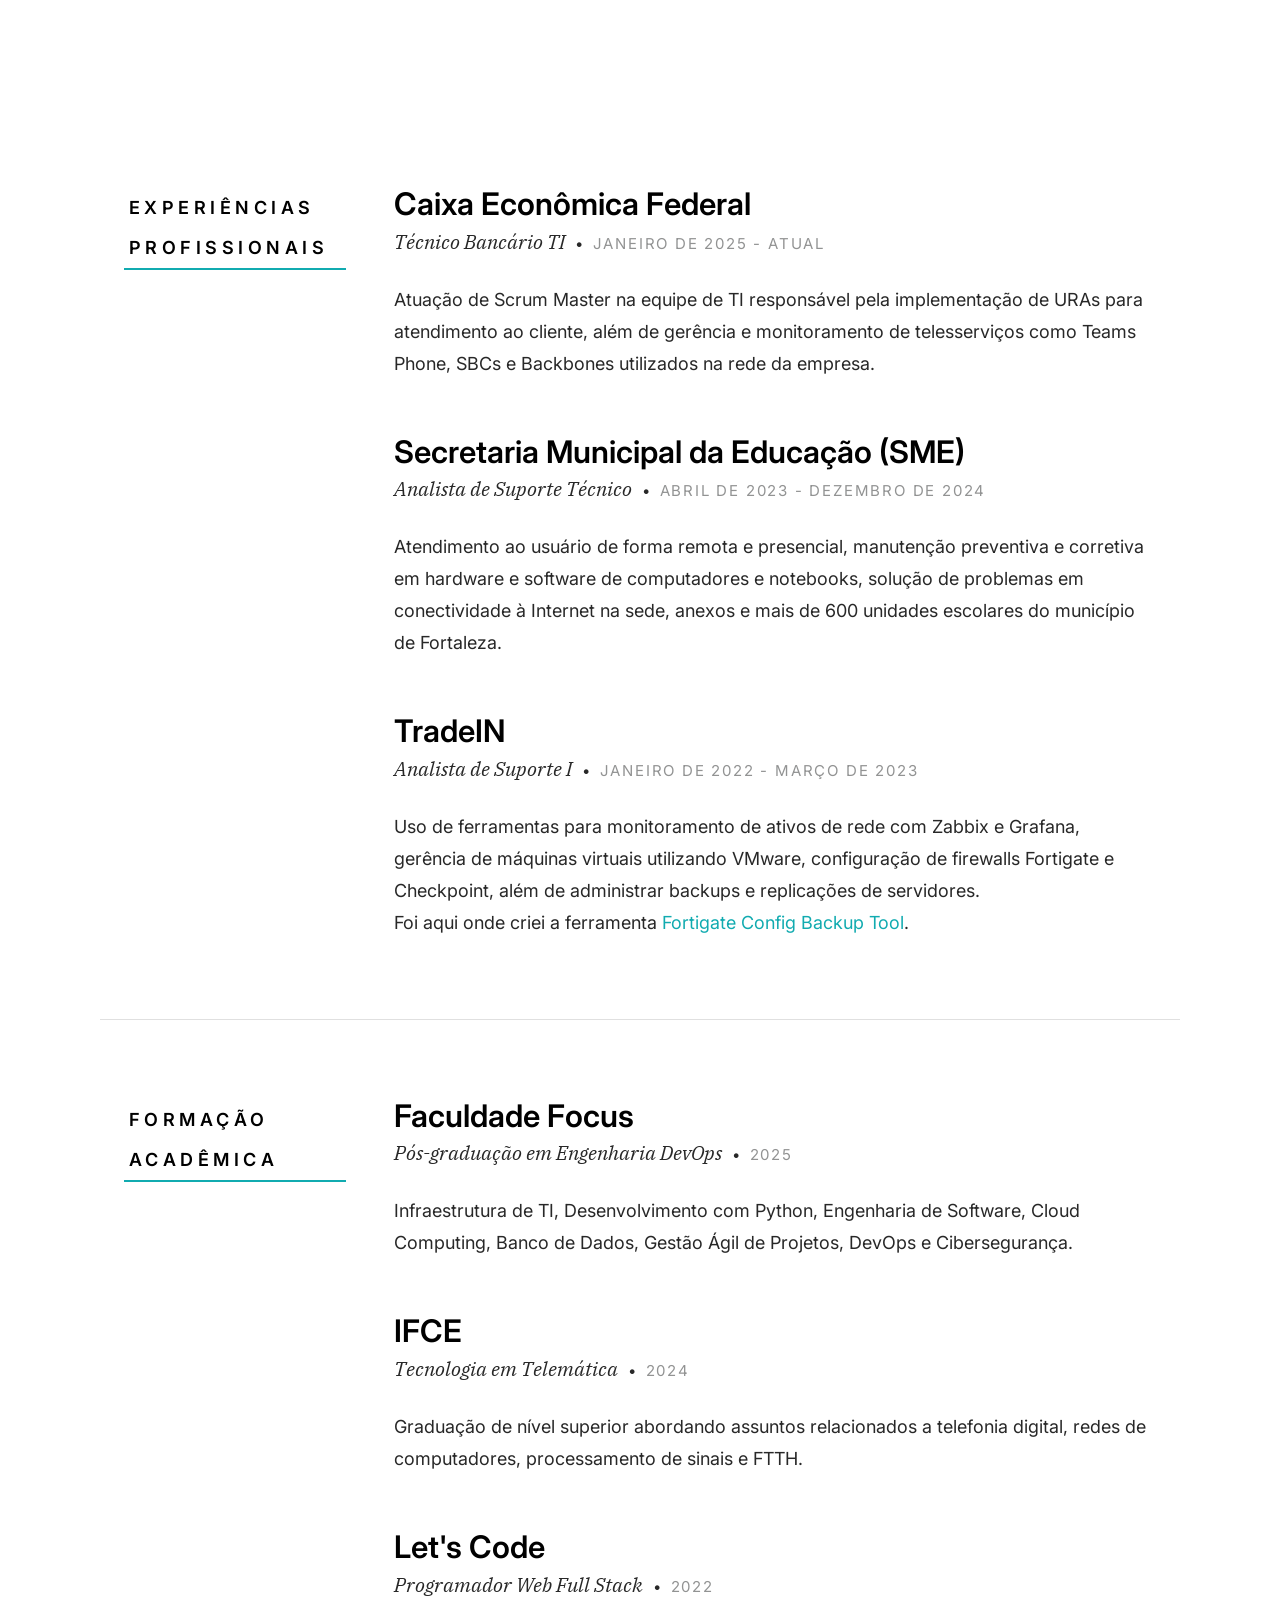
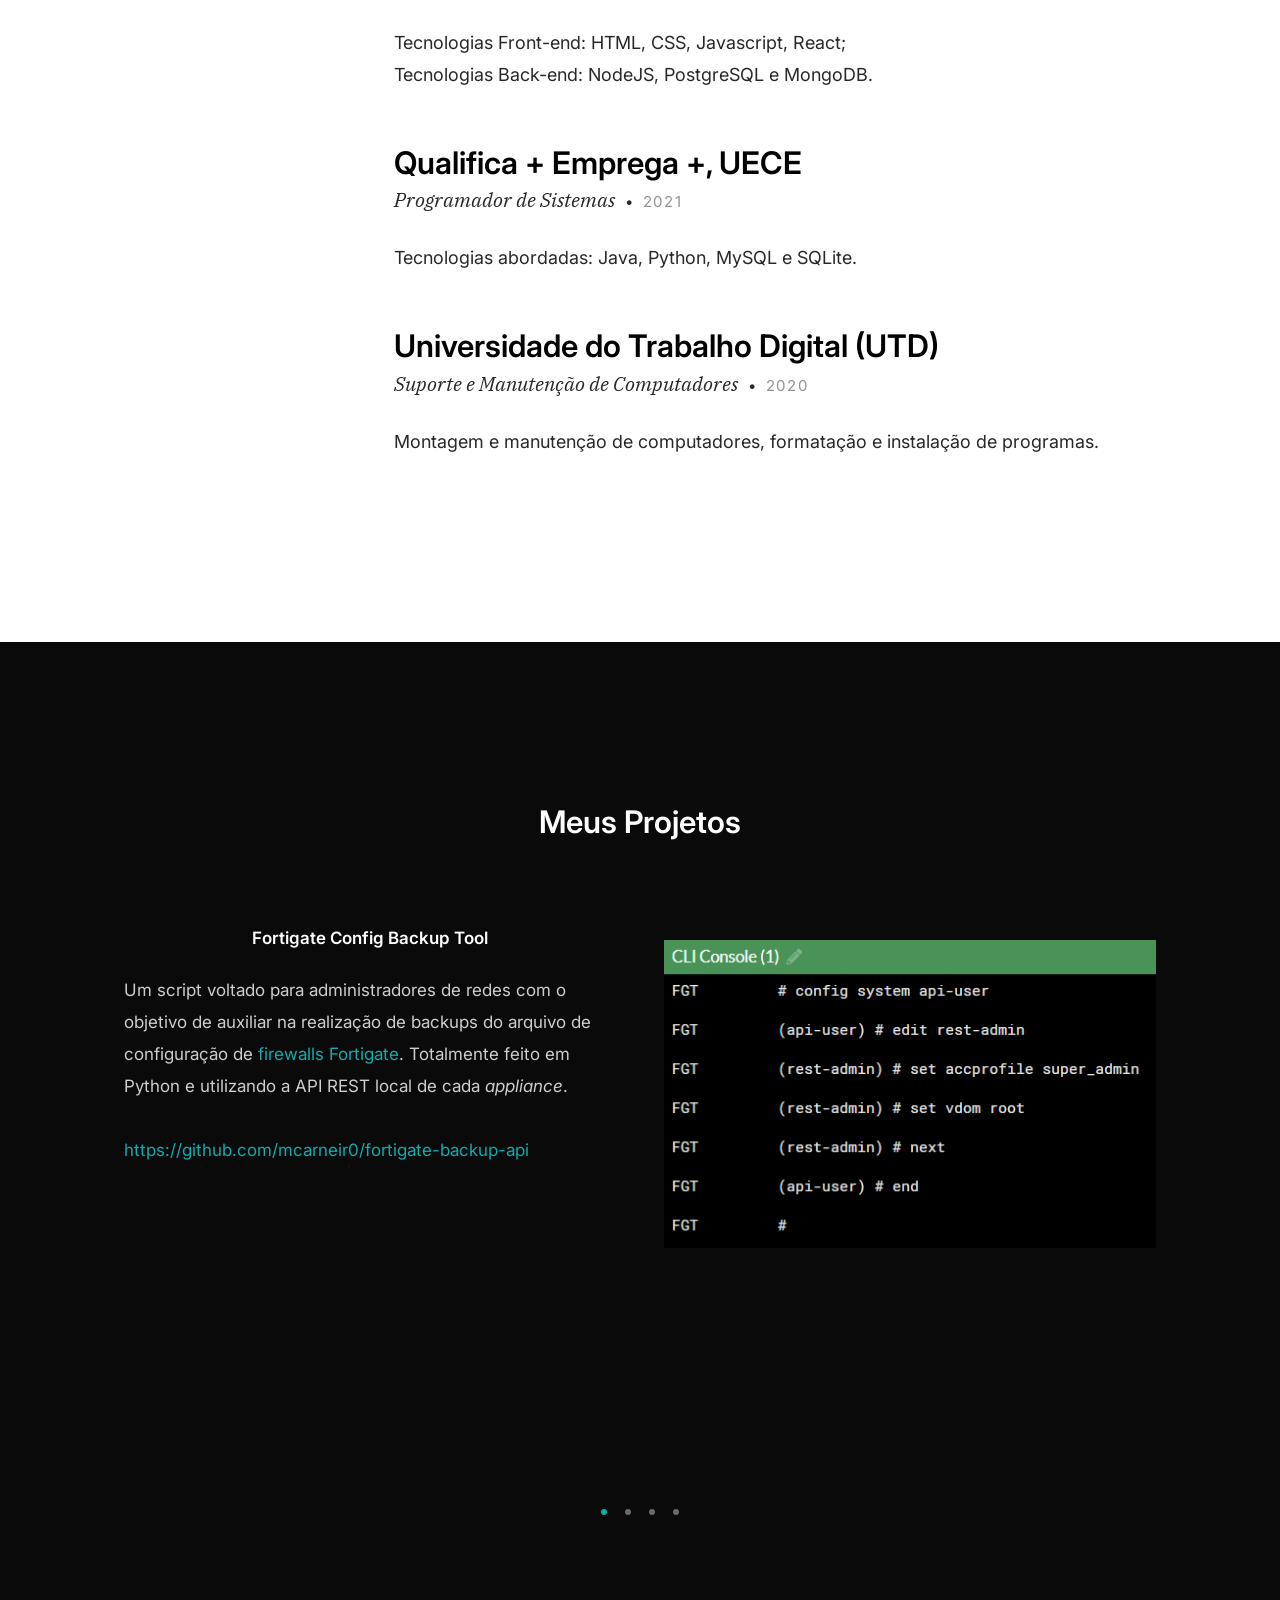
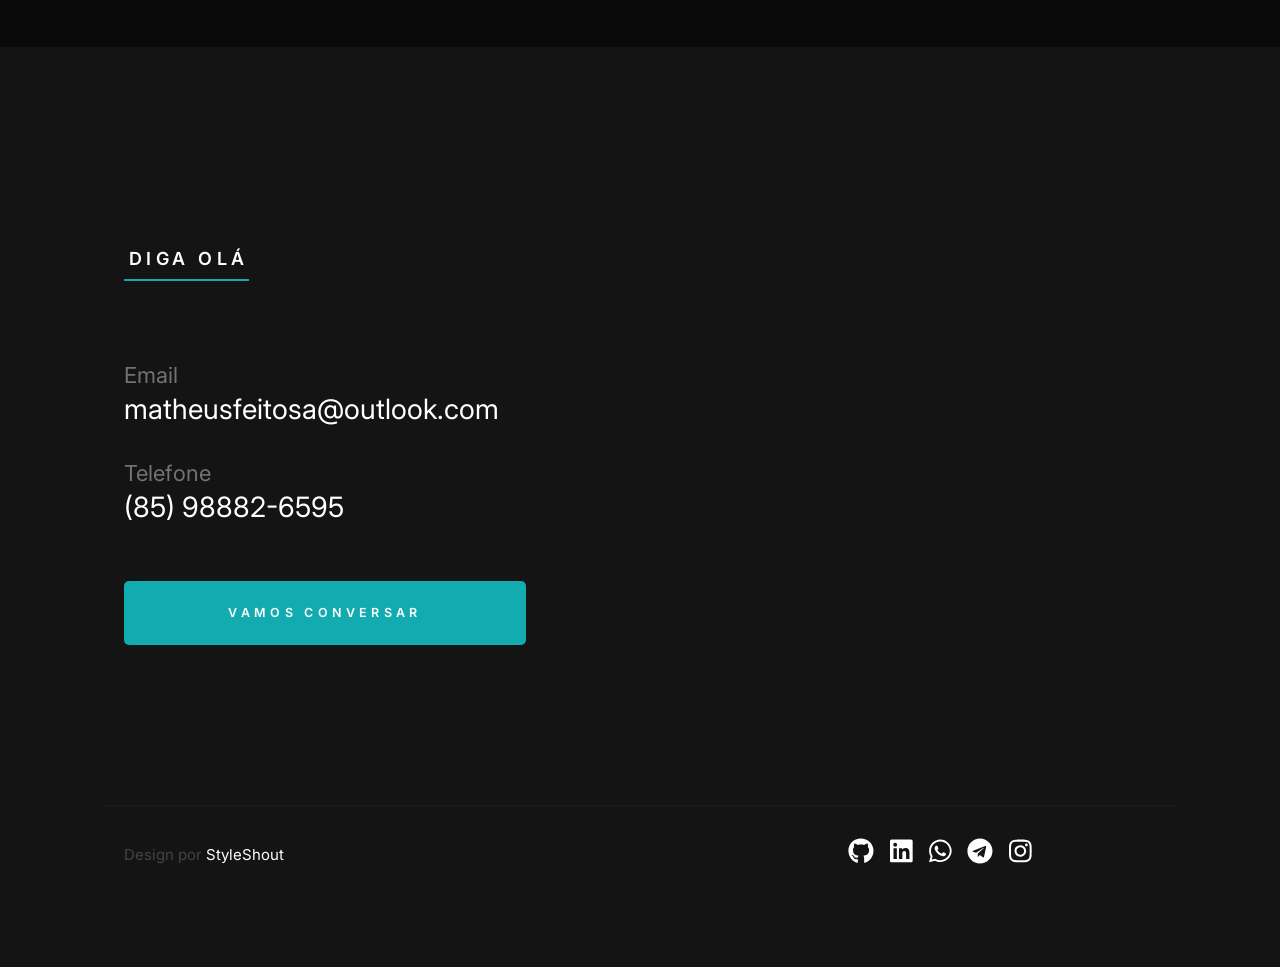
==== commit 27542fed: "Atualizado formações e experiência profissional" ====
--- a/index.html
+++ b/index.html
@@ -74,17 +74,16 @@
                     <h1>Sou Matheus Carneiro</h1>
 
                     <h3>
-                    <span>Analista de Suporte</span> e aspirante a <span>Desenvolvedor Back-end</span><br>
+                    <span>Engenheiro DevOps</span> em formação.<br>
                     Role a página e saiba mais <a class="smoothscroll" href="#about">sobre mim</a>
                     </h3>
 
                     <div class="s-hero__content-social">
                         <a href="https://github.com/mcarneir0" target="_blank"><i class="fab fa-github" aria-hidden="true"></i></a>
                         <a href="https://www.linkedin.com/in/m-carneir0/" target="_blank"><i class="fab fa-linkedin" aria-hidden="true"></i></a>
-                        <a href="https://www.instagram.com/m.carneir0/" target="_blank"><i class="fab fa-instagram" aria-hidden="true"></i></a>
                         <a href="https://wa.me/5585988826595" target="_blank"><i class="fab fa-whatsapp" aria-hidden="true"></i></a>
                         <a href="https://t.me/mCarneiro" target="_blank"><i class="fab fa-telegram" aria-hidden="true"></i></a>
-                        <a href="https://discord.com/users/710183324106358814" target="_blank"><i class="fab fa-discord" aria-hidden="true"></i></a>
+                        <a href="https://www.instagram.com/m.carneir0/" target="_blank"><i class="fab fa-instagram" aria-hidden="true"></i></a>
                     </div>
 
                 </div> <!-- end s-hero__content-about -->
@@ -114,14 +113,15 @@
                 <h3>Sobre Mim</h3>
                 <p>
                     Me chamo Matheus Carneiro Feitosa, sou tecnólogo formado pelo Instituto Federal de
-                    Educação, Ciência e Tecnologia do Ceará (IFCE) no curso de Tecnologia em Telemática.<br>
+                    Educação, Ciência e Tecnologia do Ceará (IFCE) no curso de Tecnologia em Telemática.
+                    Atualmente estou cursando pós-graduação em Engenharia DevOps na Faculdade Focus.<br>
                     Tenho anos de experiência na área de TI, com vasto conhecimento acerca de
                     infraestrutura de rede, suporte técnico e manutenção de computadores.<br>
                     Estou buscando novas habilidades e experiências na área de desenvolvimento de
                     software, onde estou me aperfeiçoando no uso das linguagens de programação Java,
-                    Python, NodeJS e banco de dados PostgreSQL, MySQL e MongoDB.<br>
-                    Além disso, possuo  <a href="https://www.credly.com/badges/70fb0bcb-6626-4d2e-8547-03cc8a48c4c1/public_url" target="_blank">certificação GitLab</a>,
-                    onde obtive vivência na utilização das ferramentas Git e Gitlab.
+                    Python, Node.js e banco de dados relacionais e não relacionais.<br>
+                    Além disso, também possuo certificações <a href="https://www.credly.com/badges/70fb0bcb-6626-4d2e-8547-03cc8a48c4c1/public_url" target="_blank">GitLab</a>
+                    e <a href="https://www.coursera.org/learner/mcarneir0" target="_blank">Google Cloud</a>.
                 </p>
             </div>
         </div> <!-- end row -->
@@ -140,11 +140,30 @@
                 
                 <div class="resume-block">
                     <div class="resume-block__header">
+                        <h4 class="h3">Caixa Econômica Federal</h4>
+                        <p class="resume-block__header-meta">
+                            <span>Técnico Bancário TI</span> 
+                            <span class="resume-block__header-date">
+                                Janeiro de 2025 - Atual
+                            </span>
+                        </p>
+                    </div>
+
+                    <p>
+                        Atuação de Scrum Master na equipe de TI responsável pela implementação de URAs para atendimento
+                        ao cliente, além de gerência e monitoramento de telesserviços como Teams Phone, SBCs e Backbones utilizados
+                        na rede da empresa.
+                    </p>
+
+                </div> <!-- end resume-block -->
+
+                <div class="resume-block">
+                    <div class="resume-block__header">
                         <h4 class="h3">Secretaria Municipal da Educação (SME)</h4>
                         <p class="resume-block__header-meta">
                             <span>Analista de Suporte Técnico</span> 
                             <span class="resume-block__header-date">
-                                Abril de 2023 - Atualmente
+                                Abril de 2023 - Dezembro de 2024
                             </span>
                         </p>
                     </div>
@@ -153,9 +172,7 @@
                         Atendimento ao usuário de forma remota e presencial, manutenção preventiva e corretiva
                         em hardware e software de computadores e notebooks, solução de problemas em
                         conectividade à Internet na sede, anexos e mais de 600 unidades escolares do município
-                        de Fortaleza.<br>
-                        Foi aqui onde criei a ferramenta <a class="smoothscroll" href="#testimonials">Clonezilla Live SME</a> juntamente com meu amigo
-                        <a href="https://github.com/DanielFilho09" target="_blank">Daniel Filho</a>.
+                        de Fortaleza.
                     </p>
 
                 </div> <!-- end resume-block -->
@@ -187,6 +204,23 @@
                 <h3 class="section-header-allcaps">Formação Acadêmica</h3>
             </div>
             <div class="column large-9 tab-12">
+                <div class="resume-block">
+
+                    <div class="resume-block__header">
+                        <h4 class="h3">Faculdade Focus</h4>
+                        <p class="resume-block__header-meta">
+                            <span>Pós-graduação em Engenharia DevOps</span> 
+                            <span class="resume-block__header-date"> 2025</span>
+                        </p>
+                    </div>
+
+                    <p>
+                        Infraestrutura de TI, Desenvolvimento com Python, Engenharia de Software, Cloud Computing,
+                        Banco de Dados, Gestão Ágil de Projetos, DevOps e Cibersegurança.
+                    </p>
+
+                </div> <!-- end resume-block -->
+
                 <div class="resume-block">
 
                     <div class="resume-block__header">
@@ -303,34 +337,31 @@
                                 >
                             </figure>
                         </div> <!-- end testimonial-slider__slide -->
-        
+
                         <div class="testimonial-slider__slide swiper-slide">
                             <div class="testimonial-slider__cite">
-                                <strong>Clonezilla Live SME</strong>
+                                <strong>How to reinstall Windows remotely with Tailscale VPN</strong>
                             </div>
-
+                            
                             <p>
-                                Clonezilla personalizado para os servidores da SME.<br>
-                                Baseado no <a href="https://clonezilla.org" target="_blank">Clonezilla</a>, programa para criação de imagens e
-                                clonagem de discos rígidos (HD/SSD).<br>
-                                Contém modificações feitas para automatizar a conexão
-                                com o servidor de imagens da Secretaria Municipal da
-                                Educação de Fortaleza e atalhos para opções de clonagem.<br><br>
-                                <a href="https://github.com/mcarneir0/clonezilla-live-amd64-SME" target="_blank">https://github.com/mcarneir0/clonezilla-live-amd64-SME</a>
-                            </p>
-                        </div> <!-- end testimonial-slider__slide -->
-
+                                Esta é uma Prova de Conceito desenvolvida para auxiliar técnicos de informática na realização
+                                de reinstalações do Windows à distância, utilizando o ferramentas de acesso remoto como <a href="https://anydesk.com/pt" target="_blank">AnyDesk</a>
+                                e RDP, juntamente com o <a href="https://tailscale.com/" target="_blank">Tailscale</a> VPN.<br><br>
+                                <a href="https://gist.github.com/mcarneir0/7e533647af343f37789a034f29bab12e" target="_blank">https://gist.github.com/mcarneir0/7e533647af343f37789a034f29bab12e</a>
+                            </p>
+                        </div> <!-- end testimonial-slider__slide -->
+        
                         <div class="testimonial-slider__slide swiper-slide">
                             <figure>
-                                <img src="images/projects/clonezilla.jpg" 
-                                    sizes="(max-width: 1000px) 100vw, 1000px" alt="Imagem do Clonezilla"
+                                <img src="https://private-user-images.githubusercontent.com/76215464/416456979-78a93433-a390-4a18-8820-14189bb11426.png?jwt=eyJhbGciOiJIUzI1NiIsInR5cCI6IkpXVCJ9.[base64].aP5XBF51nkzswPLXfO6k7y_S3PdNQxaHo__-4brtRVo" 
+                                    sizes="(max-width: 1000px) 100vw, 1000px" alt="Imagem de uma reinstação do Windows"
                                 >
                             </figure>
                         </div> <!-- end testimonial-slider__slide -->
-
+        
                         <div class="testimonial-slider__slide swiper-slide">
                             <div class="testimonial-slider__cite">
-                                <strong>E2B Windows Autoinstall</strong>
+                                <strong>E2B Windows Autoinstall (Descontinuado)</strong>
                             </div>
                             
                             <p>
@@ -438,10 +469,9 @@
                 <ul class="s-footer__social">
                     <li><a href="https://github.com/mcarneir0" target="_blank"><i class="fab fa-github" aria-hidden="true"></i></a></li>
                     <li><a href="https://www.linkedin.com/in/m-carneir0/" target="_blank"><i class="fab fa-linkedin" aria-hidden="true"></i></a></li>
-                    <li><a href="https://www.instagram.com/m.carneir0/" target="_blank"><i class="fab fa-instagram" aria-hidden="true"></i></a></li>
                     <li><a href="https://wa.me/5585988826595" target="_blank"><i class="fab fa-whatsapp" aria-hidden="true"></i></a></li>
                     <li><a href="https://t.me/mCarneiro" target="_blank"><i class="fab fa-telegram" aria-hidden="true"></i></a></li>
-                    <li><a href="https://discord.com/users/710183324106358814" target="_blank"><i class="fab fa-discord" aria-hidden="true"></i></a></li>
+                    <li><a href="https://www.instagram.com/m.carneir0/" target="_blank"><i class="fab fa-instagram" aria-hidden="true"></i></a></li>
                 </ul>
             </div>
 
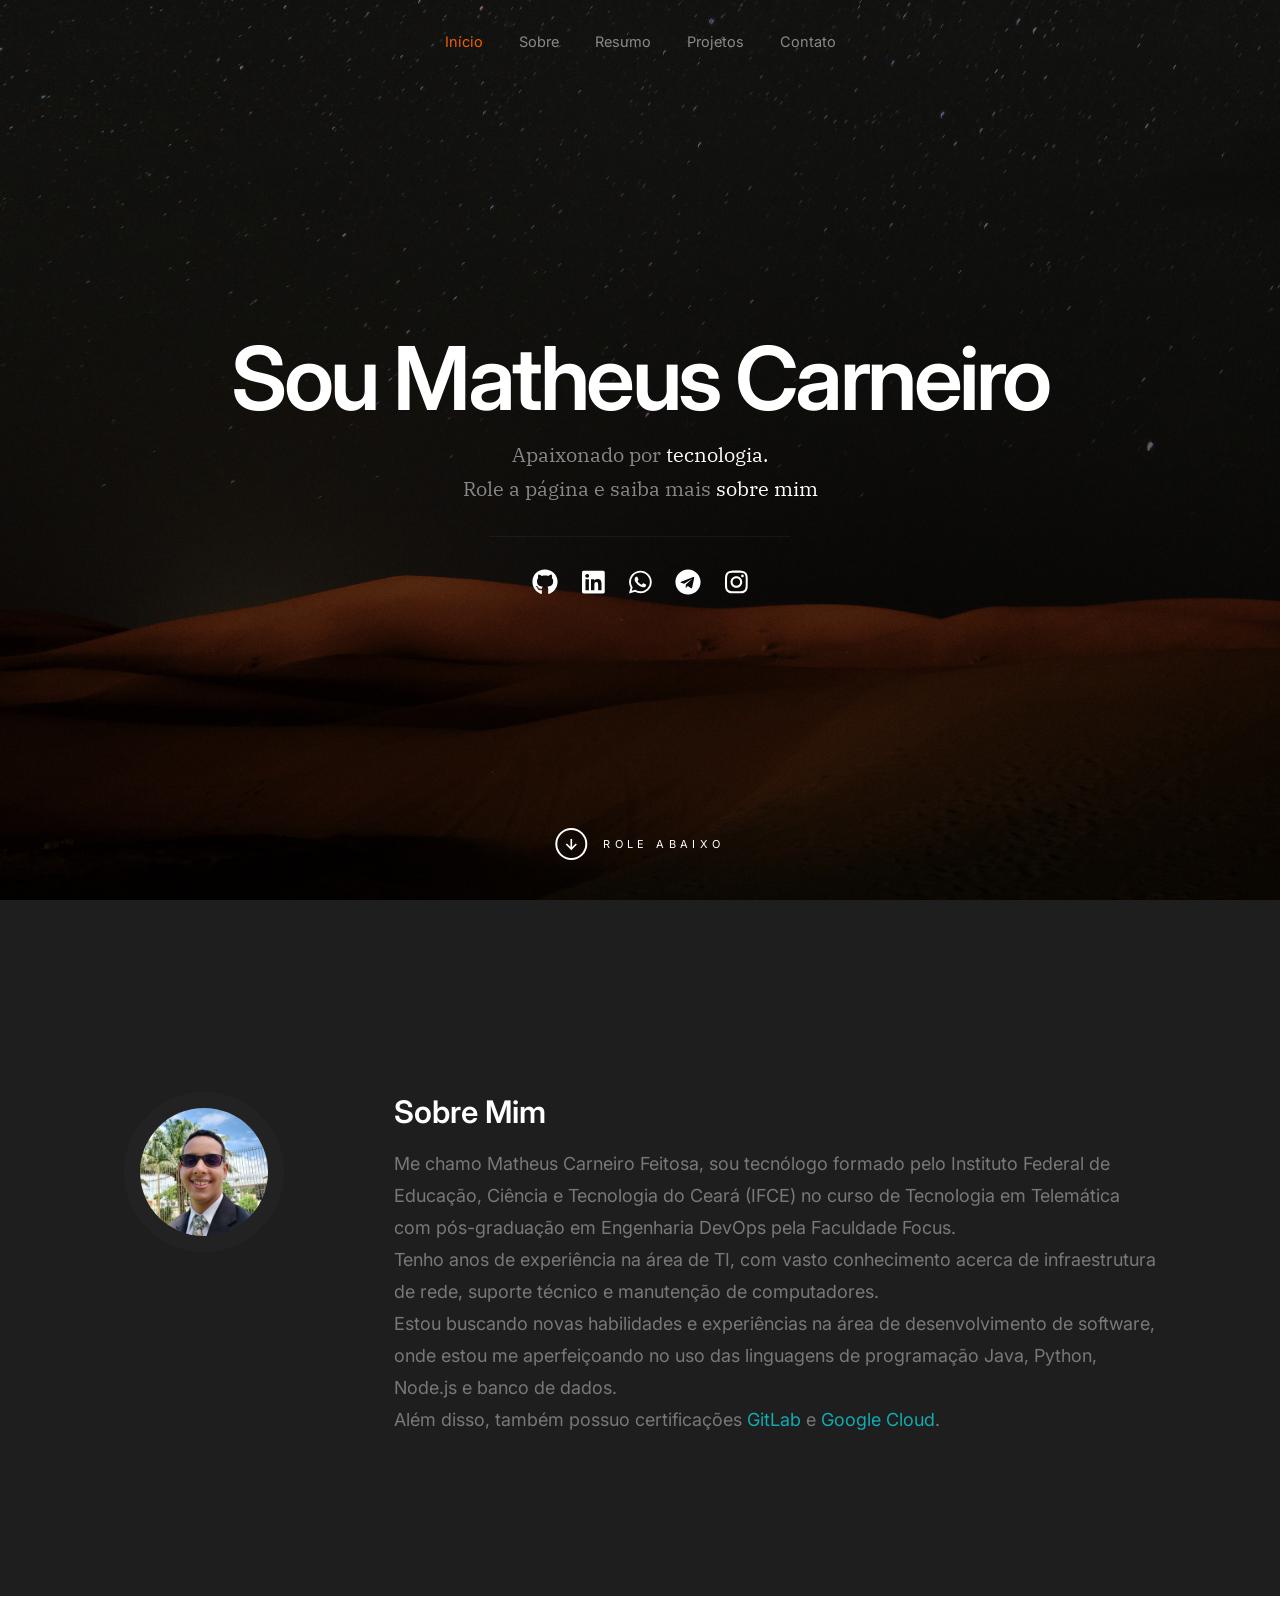
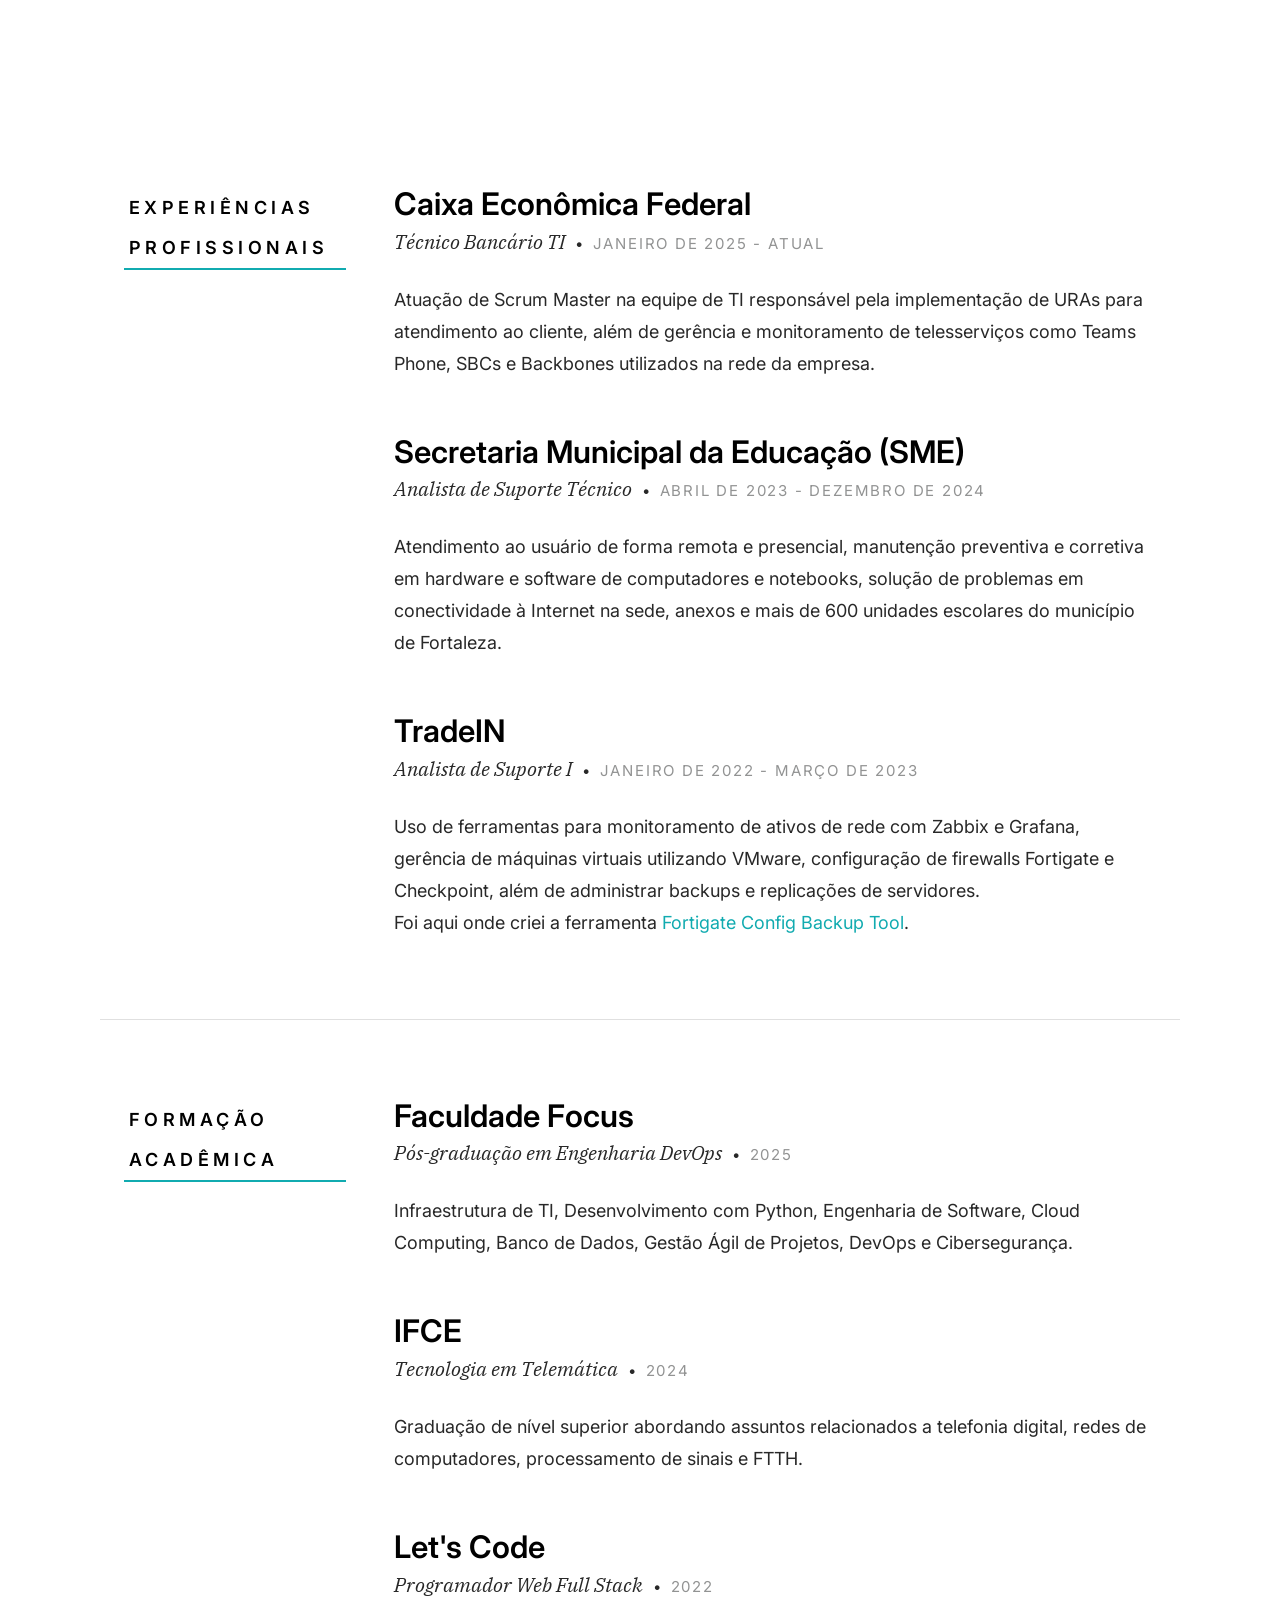
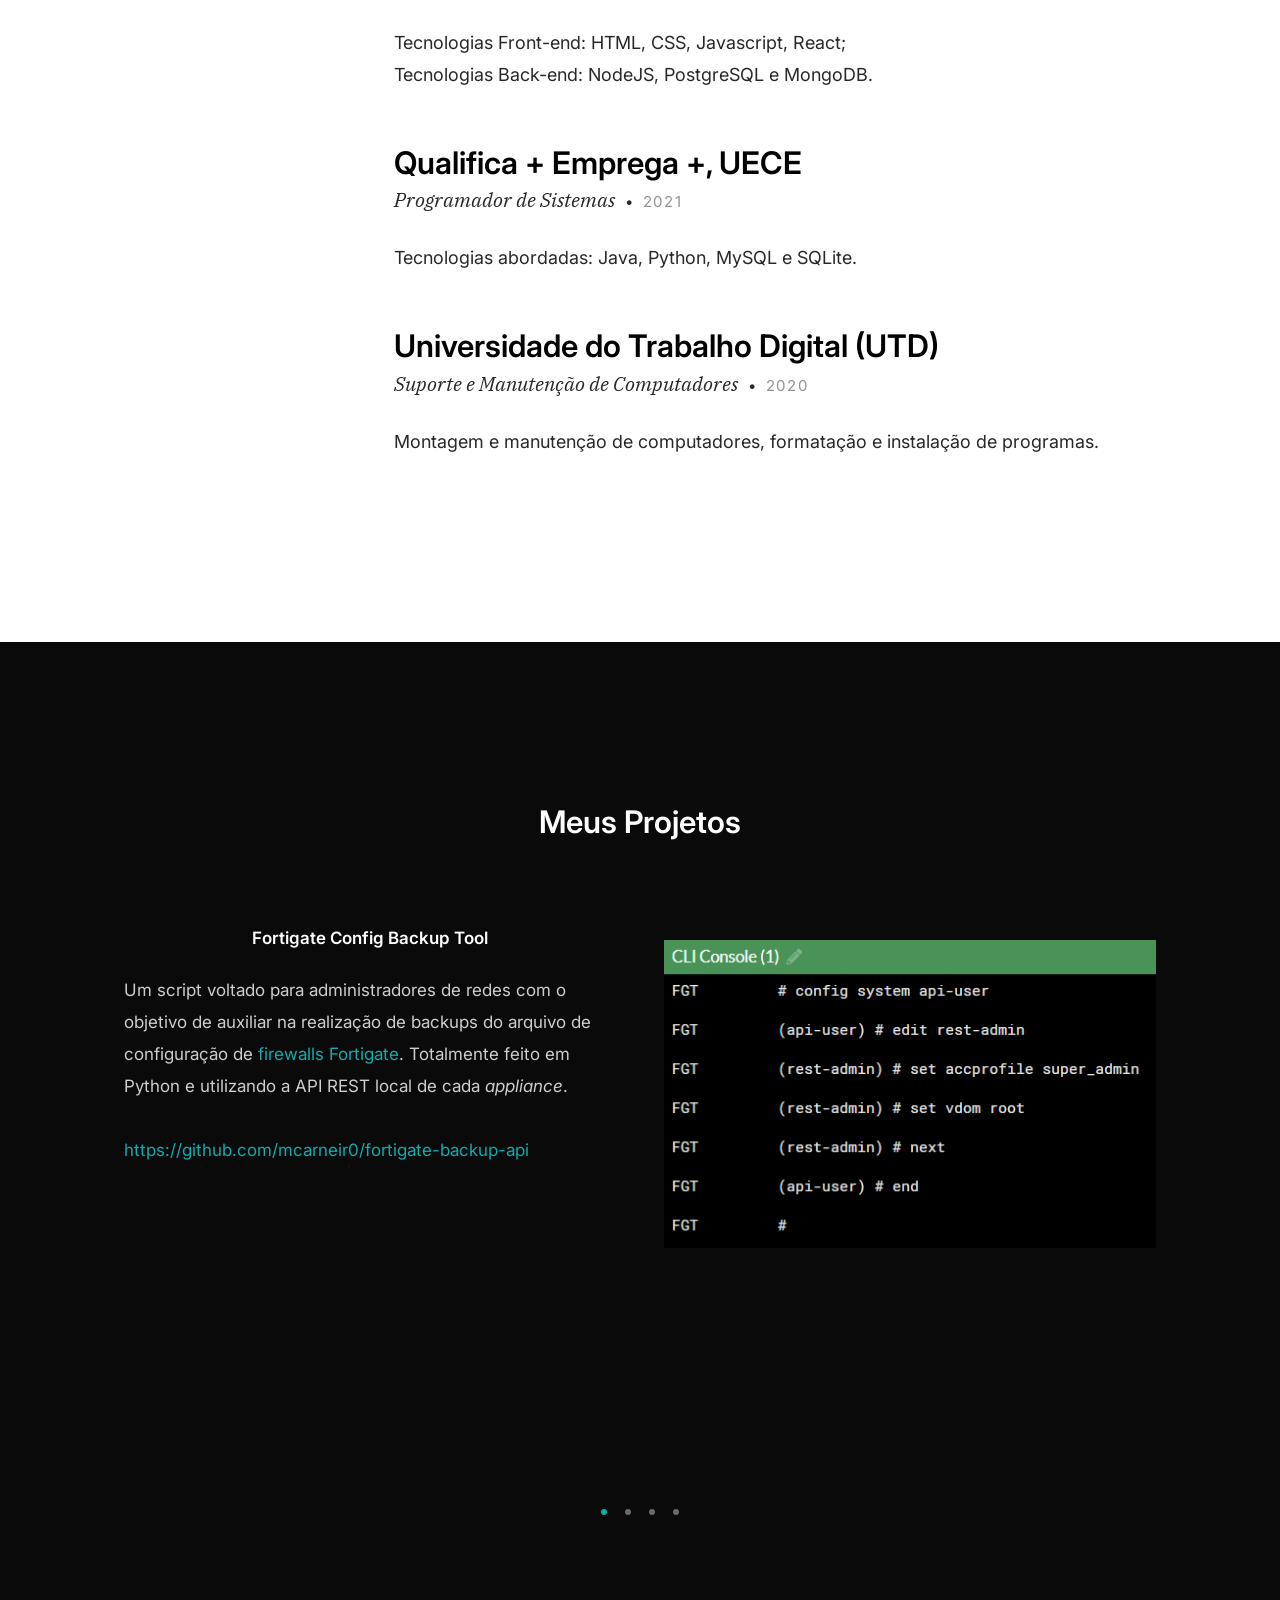
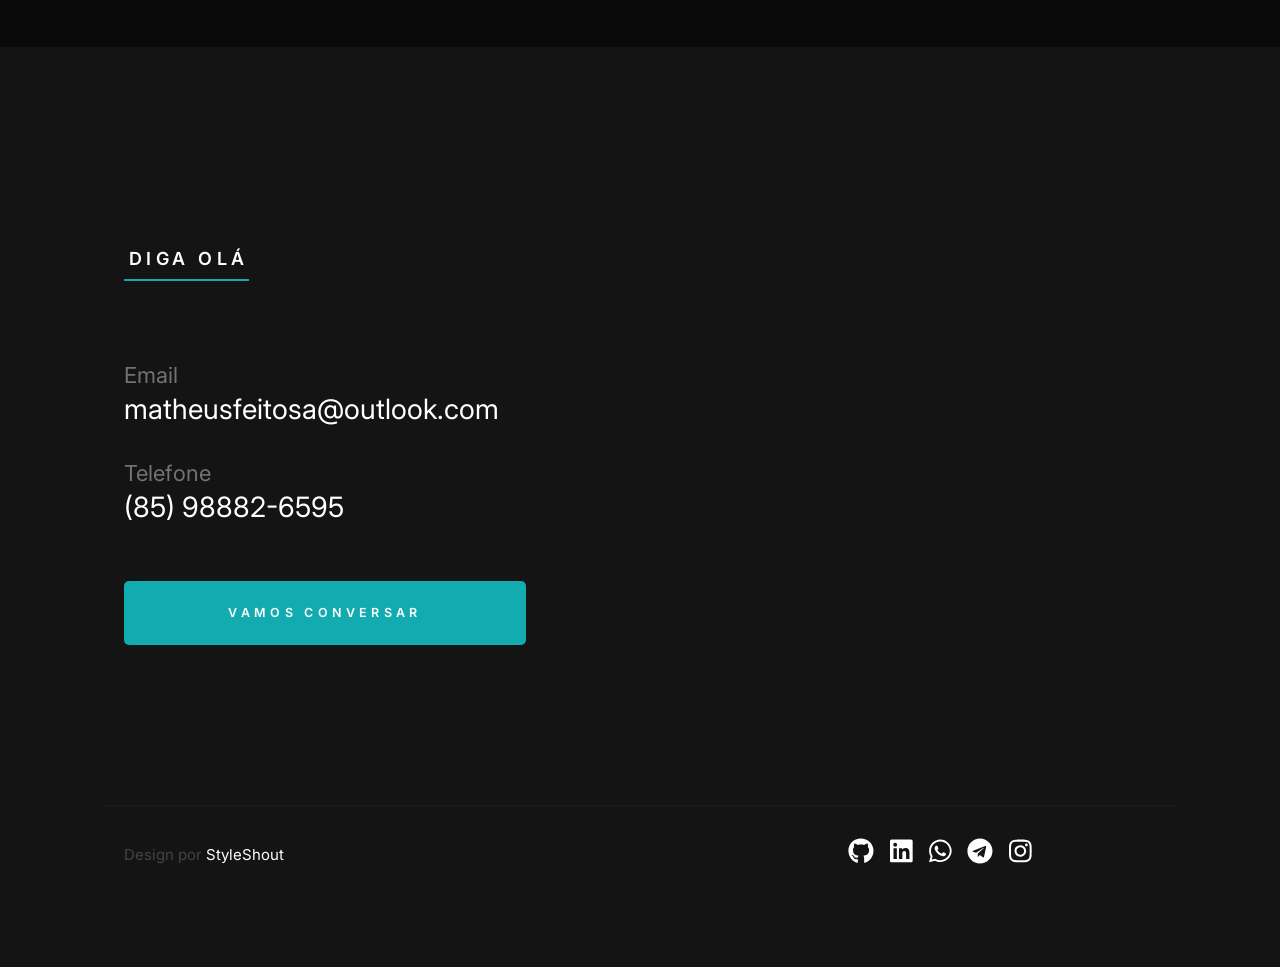
==== commit 869a899d: "Atualizado informações pessoais" ====
--- a/index.html
+++ b/index.html
@@ -74,7 +74,7 @@
                     <h1>Sou Matheus Carneiro</h1>
 
                     <h3>
-                    <span>Engenheiro DevOps</span> em formação.<br>
+                    Apaixonado por <span>tecnologia.</span><br>
                     Role a página e saiba mais <a class="smoothscroll" href="#about">sobre mim</a>
                     </h3>
 
@@ -113,13 +113,13 @@
                 <h3>Sobre Mim</h3>
                 <p>
                     Me chamo Matheus Carneiro Feitosa, sou tecnólogo formado pelo Instituto Federal de
-                    Educação, Ciência e Tecnologia do Ceará (IFCE) no curso de Tecnologia em Telemática.
-                    Atualmente estou cursando pós-graduação em Engenharia DevOps na Faculdade Focus.<br>
+                    Educação, Ciência e Tecnologia do Ceará (IFCE) no curso de Tecnologia em Telemática
+                    com pós-graduação em Engenharia DevOps pela Faculdade Focus.<br>
                     Tenho anos de experiência na área de TI, com vasto conhecimento acerca de
                     infraestrutura de rede, suporte técnico e manutenção de computadores.<br>
                     Estou buscando novas habilidades e experiências na área de desenvolvimento de
                     software, onde estou me aperfeiçoando no uso das linguagens de programação Java,
-                    Python, Node.js e banco de dados relacionais e não relacionais.<br>
+                    Python, Node.js e banco de dados.<br>
                     Além disso, também possuo certificações <a href="https://www.credly.com/badges/70fb0bcb-6626-4d2e-8547-03cc8a48c4c1/public_url" target="_blank">GitLab</a>
                     e <a href="https://www.coursera.org/learner/mcarneir0" target="_blank">Google Cloud</a>.
                 </p>
@@ -353,7 +353,7 @@
         
                         <div class="testimonial-slider__slide swiper-slide">
                             <figure>
-                                <img src="https://private-user-images.githubusercontent.com/76215464/416456979-78a93433-a390-4a18-8820-14189bb11426.png?jwt=eyJhbGciOiJIUzI1NiIsInR5cCI6IkpXVCJ9.[base64].aP5XBF51nkzswPLXfO6k7y_S3PdNQxaHo__-4brtRVo" 
+                                <img src="images/projects/windows_reinstall.png" 
                                     sizes="(max-width: 1000px) 100vw, 1000px" alt="Imagem de uma reinstação do Windows"
                                 >
                             </figure>
